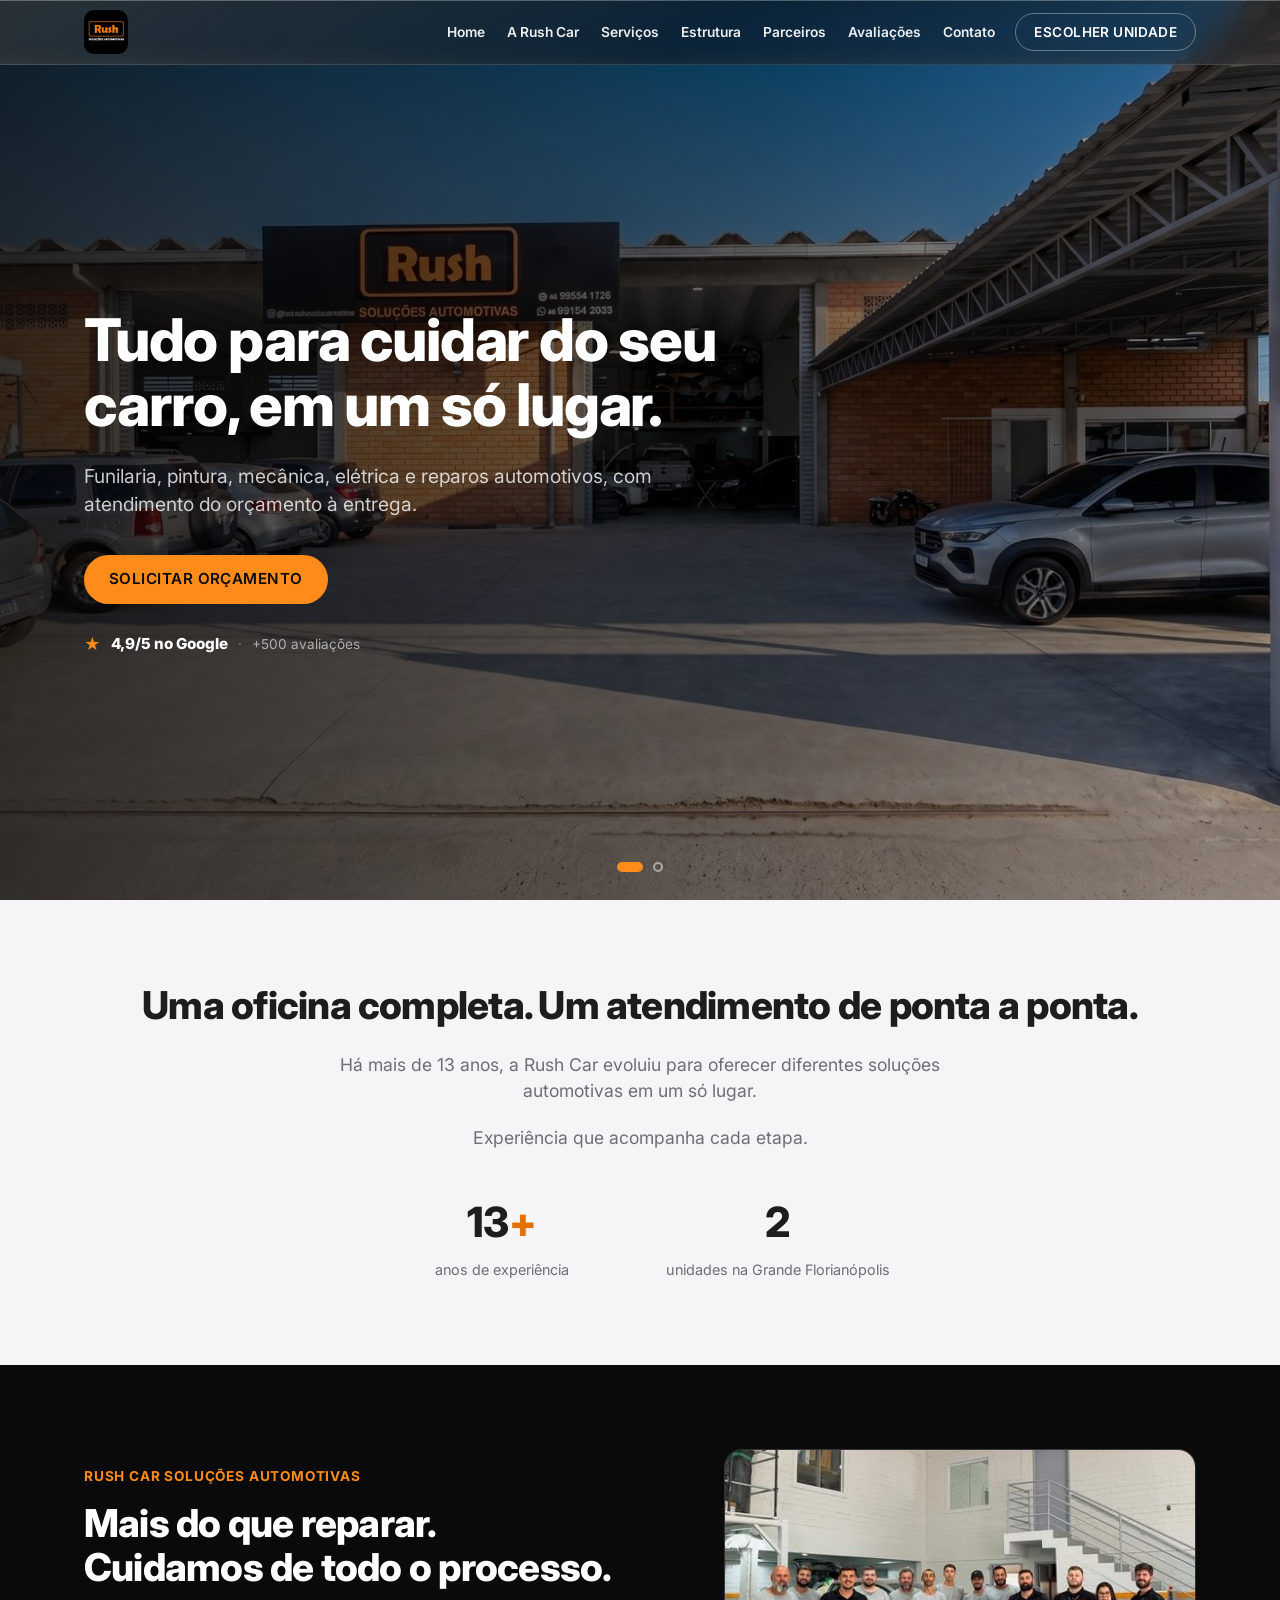
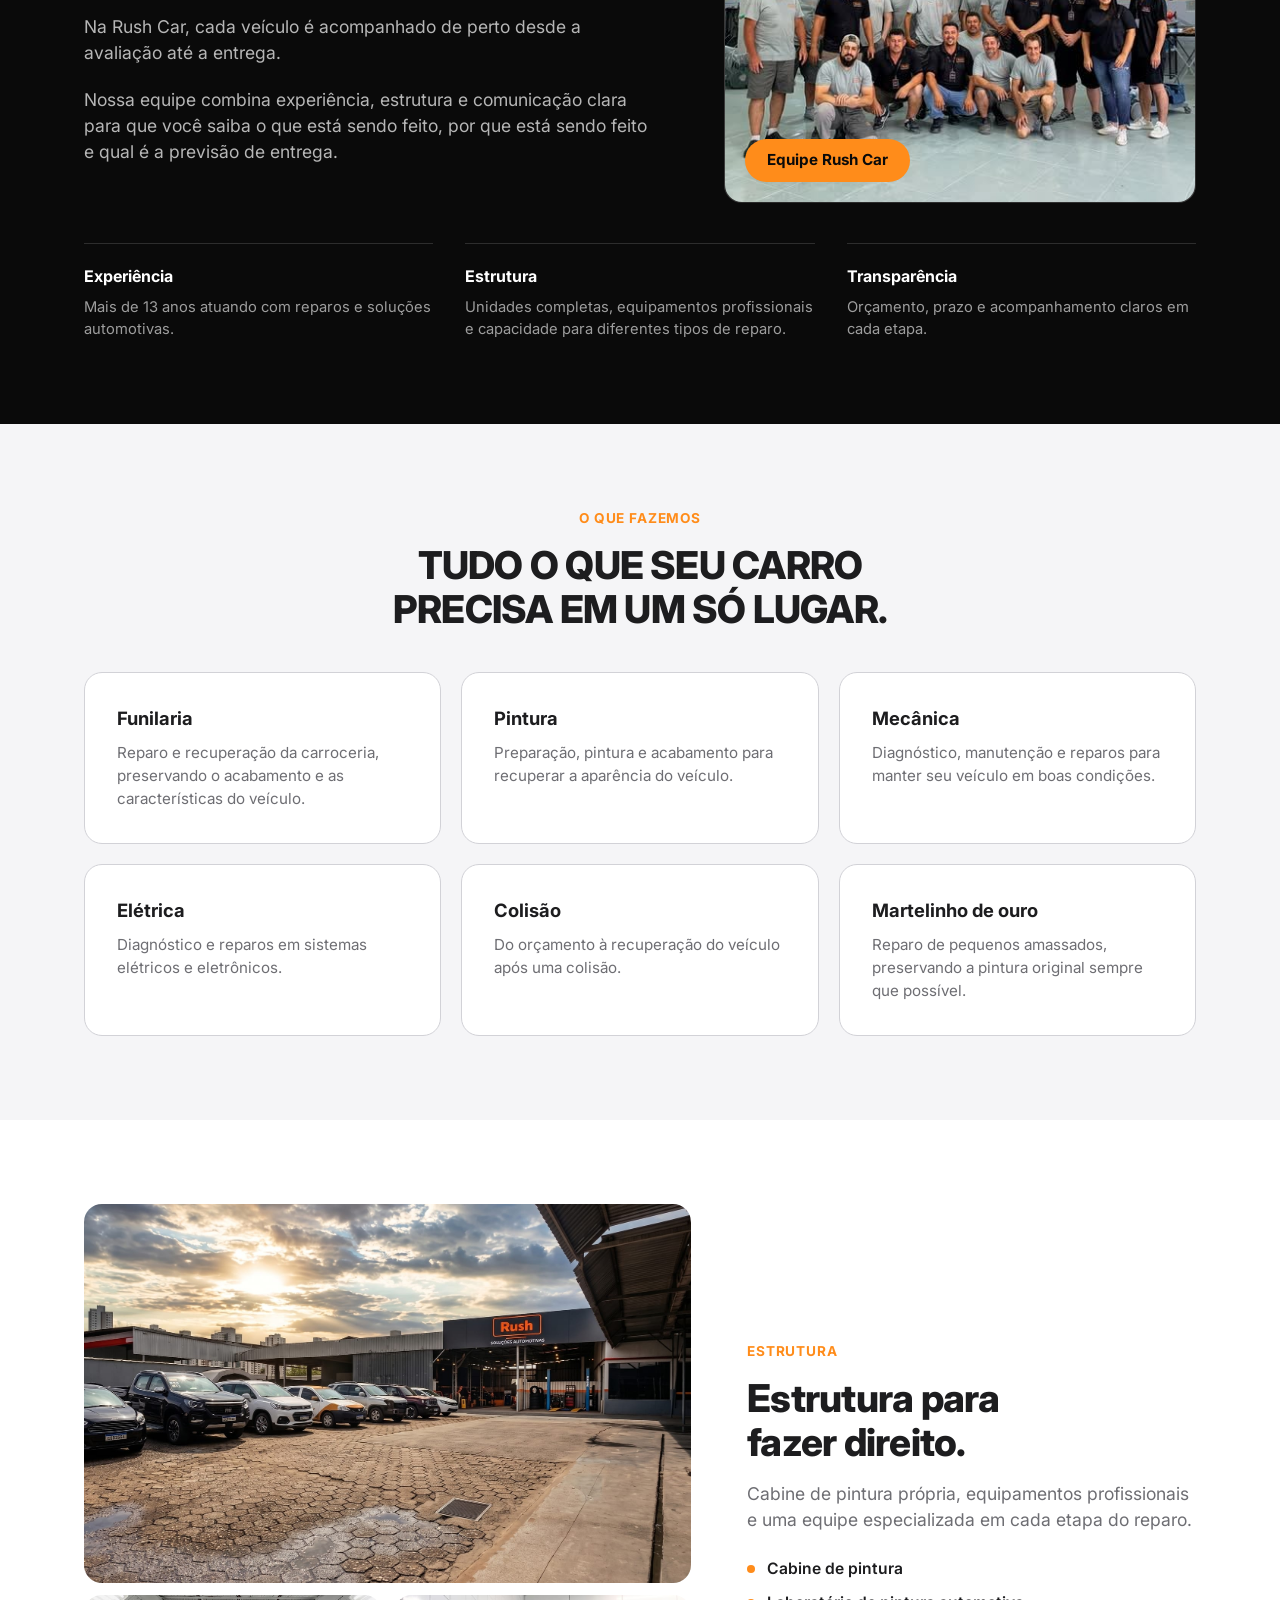
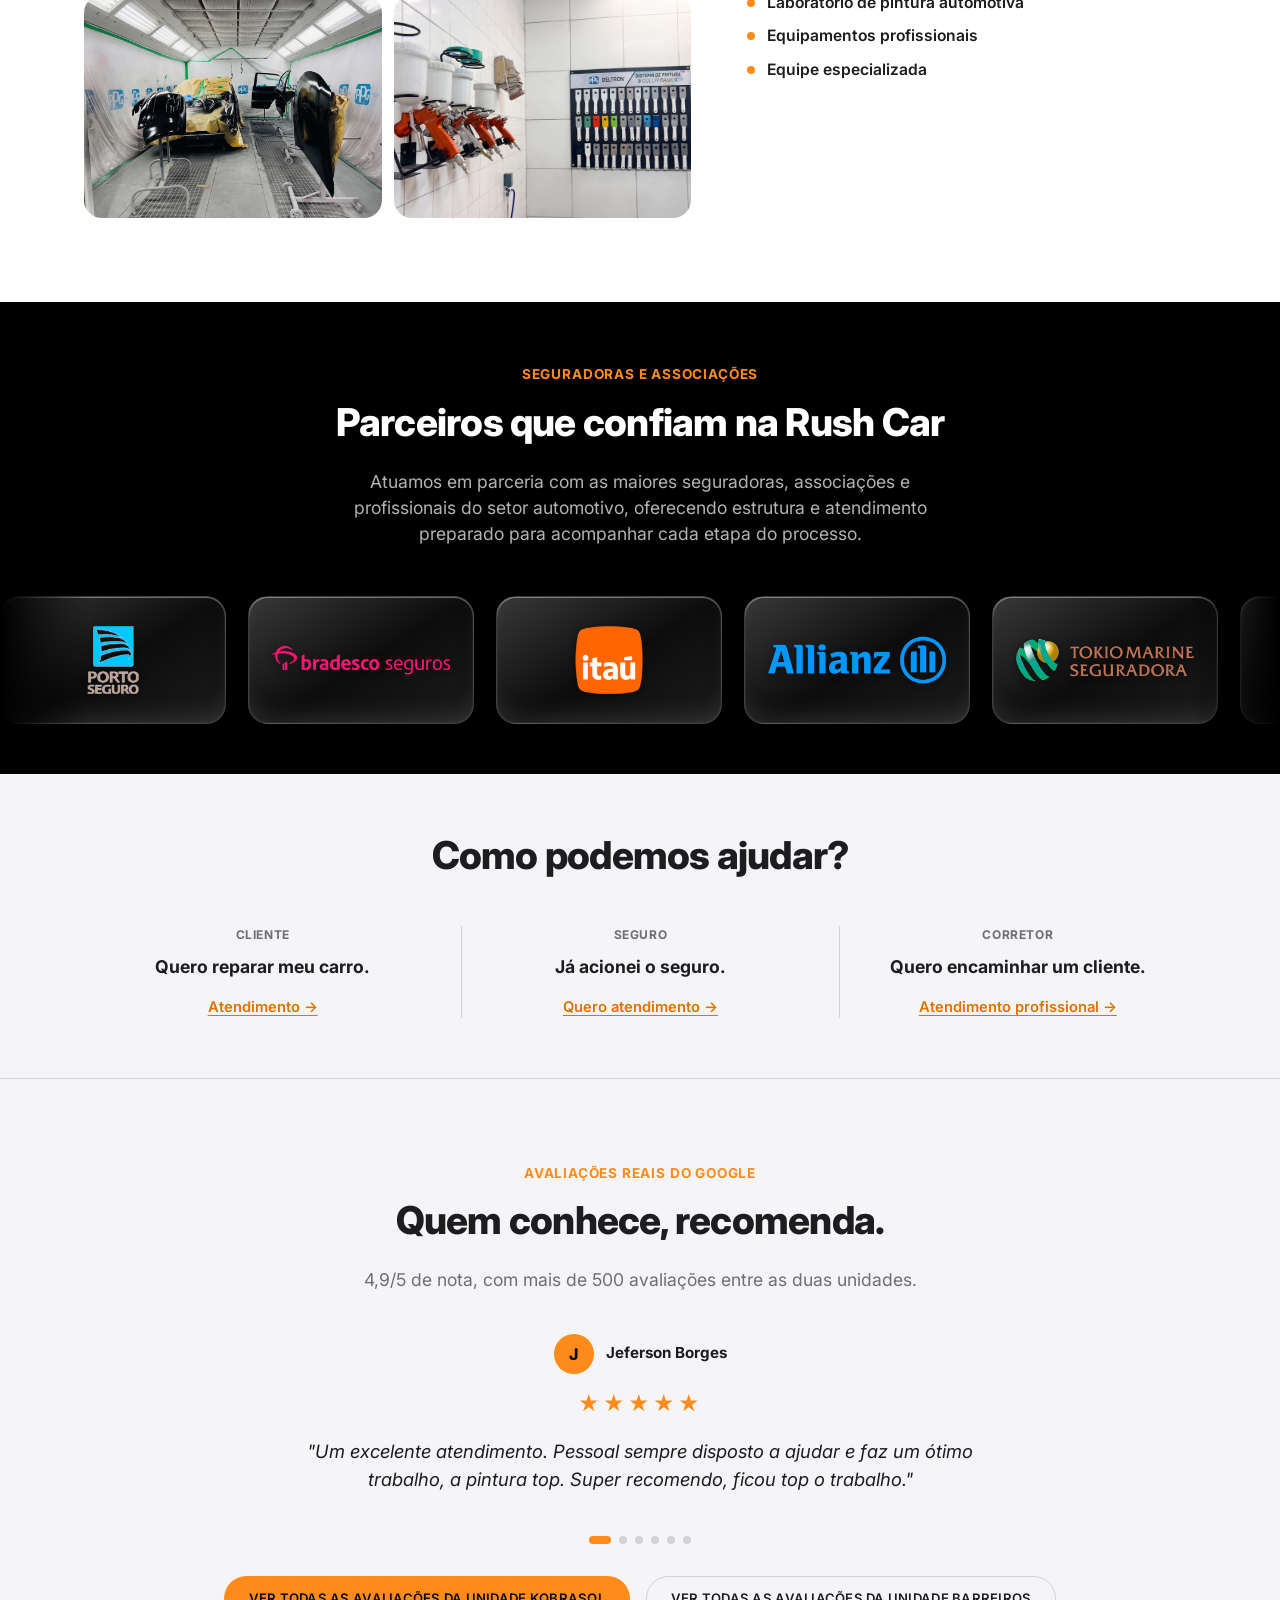
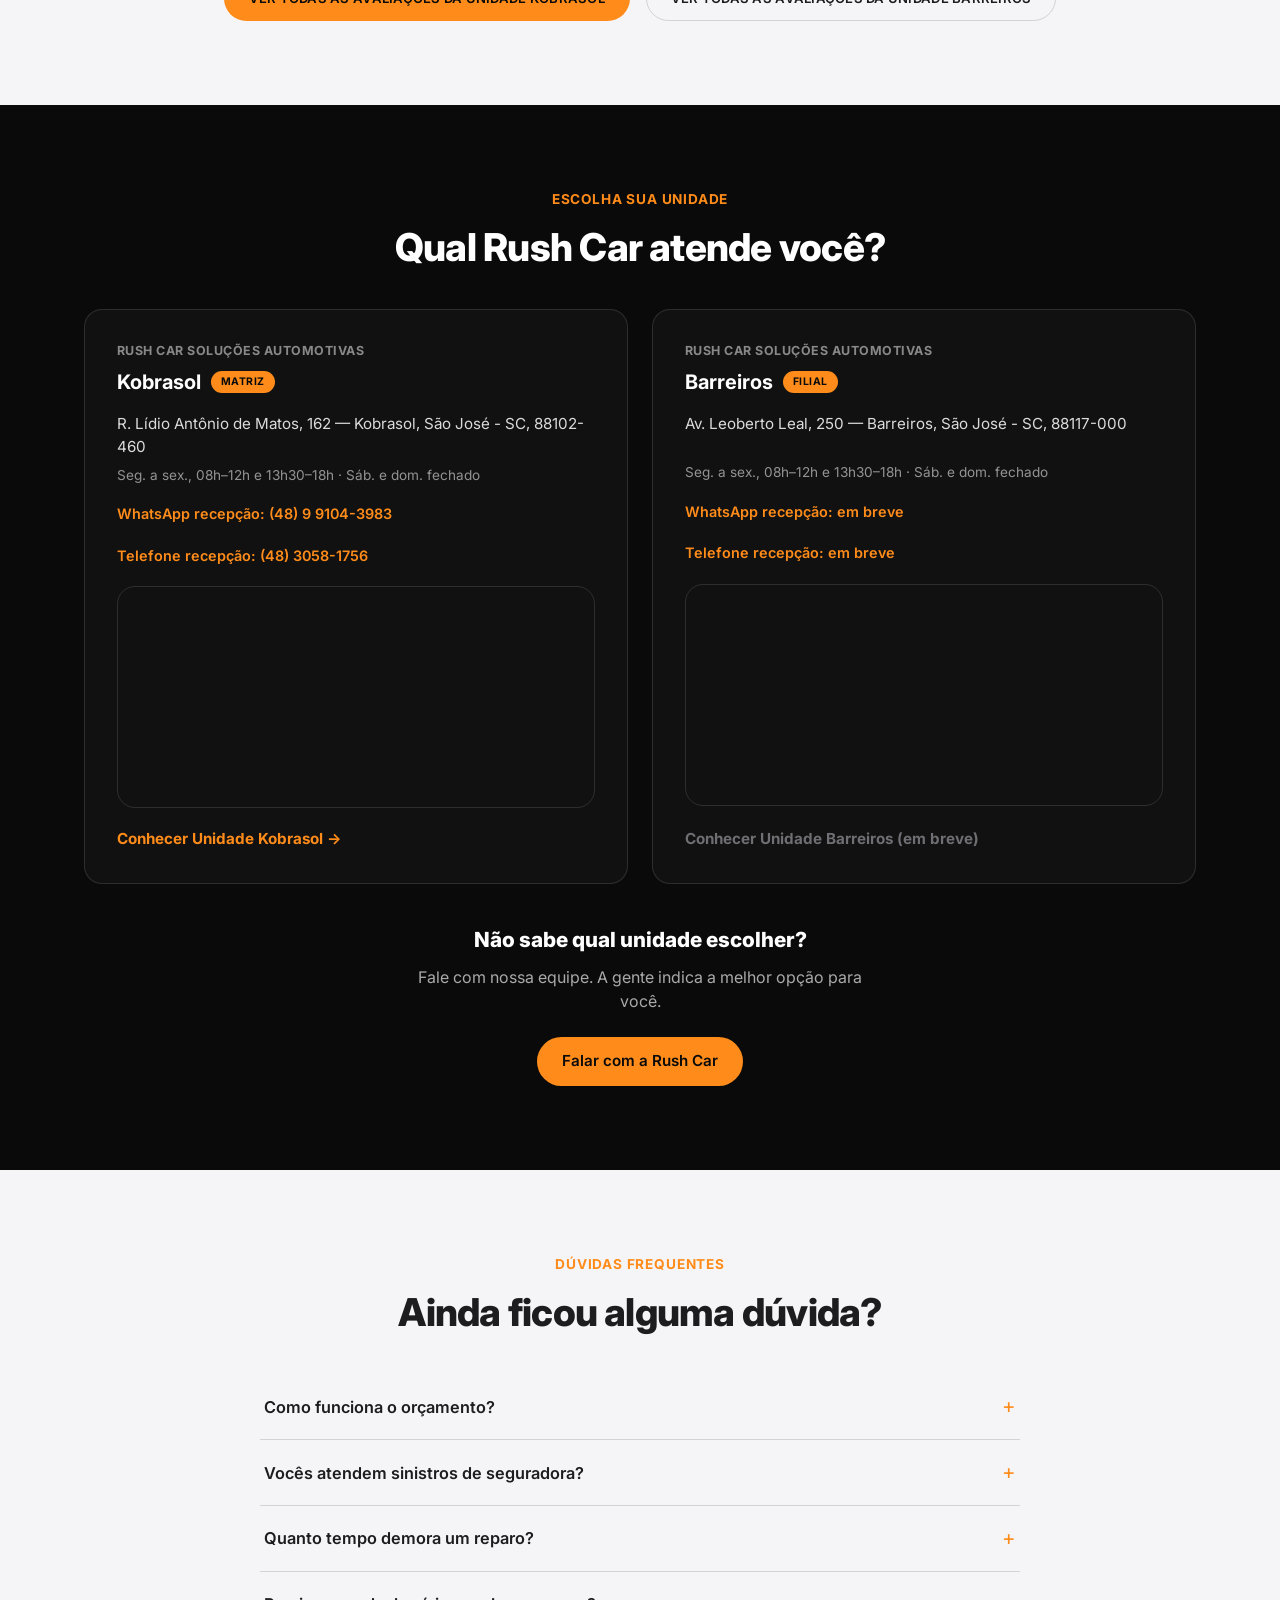
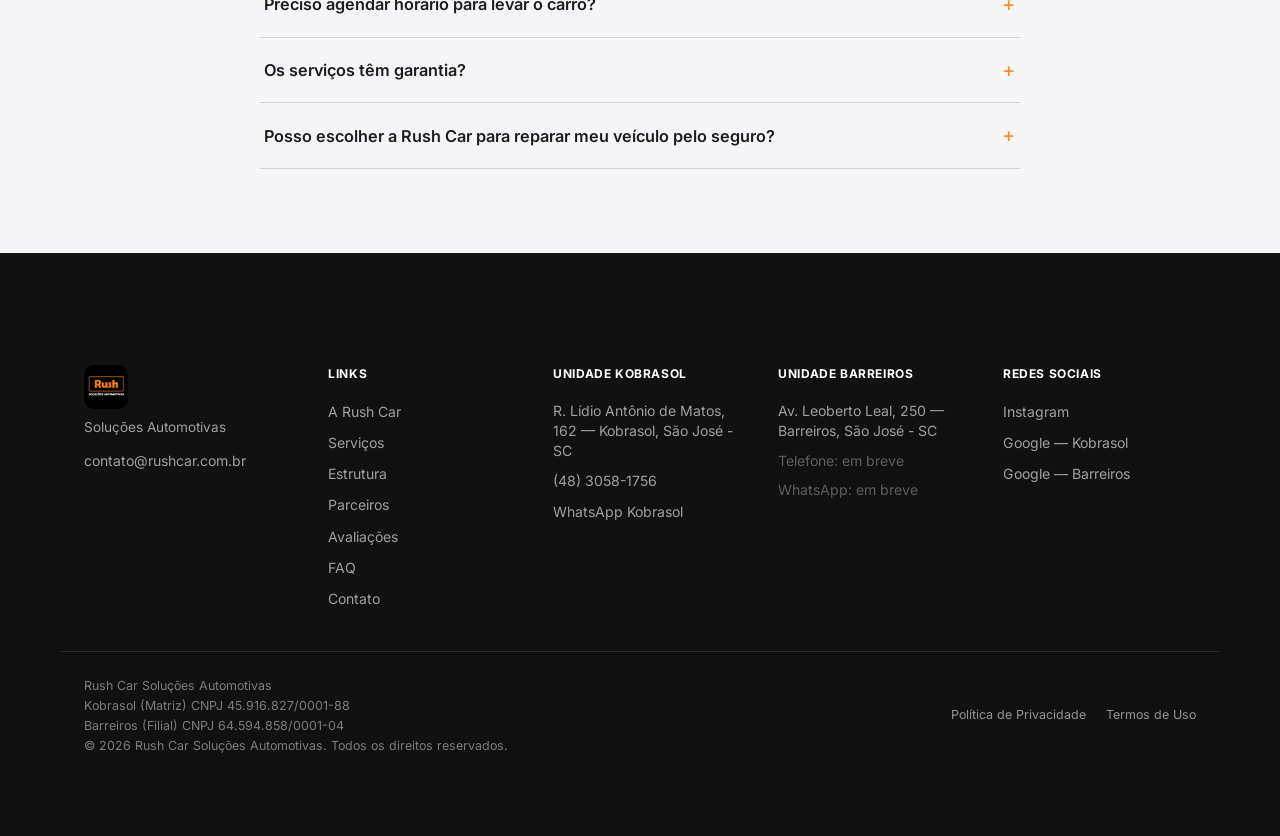
==== index.html @ ddf25fd5 "Adiciona "Laboratório de pintura automotiva" à lista da seção Estrutura Co-Authored-By: Claude Sonne" ====
<!DOCTYPE html>
<html lang="pt-BR">
<head>
<meta charset="UTF-8">
<meta name="viewport" content="width=device-width, initial-scale=1.0">
<title>Rush Car | Funilaria e Pintura em São José</title>
<meta name="description" content="Funilaria, pintura, mecânica e reparos automotivos em São José - SC. Mais de 13 anos de experiência, 2 unidades e atendimento completo do orçamento à entrega.">

<link rel="icon" href="assets/img/favicon/favicon.ico" sizes="any">
<link rel="icon" type="image/png" sizes="32x32" href="assets/img/favicon/favicon-32x32.png">
<link rel="icon" type="image/png" sizes="16x16" href="assets/img/favicon/favicon-16x16.png">
<link rel="icon" type="image/png" sizes="192x192" href="assets/img/favicon/favicon-192.png">
<link rel="apple-touch-icon" href="assets/img/favicon/apple-touch-icon.png">

<meta property="og:type" content="website">
<meta property="og:site_name" content="Rush Car Soluções Automotivas">
<meta property="og:title" content="Rush Car Soluções Automotivas">
<meta property="og:description" content="Funilaria, pintura, mecânica e reparos automotivos em São José - SC.">
<meta property="og:image" content="https://rushsolucoesautomotivas.com.br/assets/img/og-image.jpg">
<meta property="og:url" content="https://rushsolucoesautomotivas.com.br/">
<meta property="og:locale" content="pt_BR">
<meta name="twitter:card" content="summary_large_image">
<meta name="twitter:title" content="Rush Car Soluções Automotivas">
<meta name="twitter:description" content="Funilaria, pintura, mecânica e reparos automotivos em São José - SC.">
<meta name="twitter:image" content="https://rushsolucoesautomotivas.com.br/assets/img/og-image.jpg">

<link rel="canonical" href="https://rushsolucoesautomotivas.com.br/">

<script type="application/ld+json">
{
  "@context": "https://schema.org",
  "@graph": [
    {
      "@type": "AutoRepair",
      "@id": "https://rushsolucoesautomotivas.com.br/#kobrasol",
      "name": "Rush Car Soluções Automotivas — Kobrasol (Matriz)",
      "url": "https://rushsolucoesautomotivas.com.br/unidades/kobrasol.html",
      "image": "https://rushsolucoesautomotivas.com.br/assets/img/og-image.jpg",
      "telephone": "+554830581756",
      "priceRange": "$$",
      "address": {
        "@type": "PostalAddress",
        "streetAddress": "R. Lídio Antônio de Matos, 162 — Kobrasol",
        "addressLocality": "São José",
        "addressRegion": "SC",
        "postalCode": "88102-460",
        "addressCountry": "BR"
      },
      "openingHoursSpecification": [
        { "@type": "OpeningHoursSpecification", "dayOfWeek": ["Monday","Tuesday","Wednesday","Thursday","Friday"], "opens": "08:00", "closes": "12:00" },
        { "@type": "OpeningHoursSpecification", "dayOfWeek": ["Monday","Tuesday","Wednesday","Thursday","Friday"], "opens": "13:30", "closes": "18:00" }
      ],
      "areaServed": "Grande Florianópolis",
      "sameAs": [
        "https://www.instagram.com/rushsolucoesautomotivas/",
        "https://share.google/cpI7WJnzD7hsyXWhy"
      ],
      "aggregateRating": {
        "@type": "AggregateRating",
        "ratingValue": "4.9",
        "reviewCount": "500"
      }
    },
    {
      "@type": "AutoRepair",
      "@id": "https://rushsolucoesautomotivas.com.br/#barreiros",
      "name": "Rush Car Soluções Automotivas — Barreiros (Filial)",
      "url": "https://rushsolucoesautomotivas.com.br/#unidades",
      "image": "https://rushsolucoesautomotivas.com.br/assets/img/og-image.jpg",
      "priceRange": "$$",
      "address": {
        "@type": "PostalAddress",
        "streetAddress": "Av. Leoberto Leal, 250 — Barreiros",
        "addressLocality": "São José",
        "addressRegion": "SC",
        "postalCode": "88117-000",
        "addressCountry": "BR"
      },
      "geo": { "@type": "GeoCoordinates", "latitude": "-27.5658885", "longitude": "-48.6127535" },
      "openingHoursSpecification": [
        { "@type": "OpeningHoursSpecification", "dayOfWeek": ["Monday","Tuesday","Wednesday","Thursday","Friday"], "opens": "08:00", "closes": "12:00" },
        { "@type": "OpeningHoursSpecification", "dayOfWeek": ["Monday","Tuesday","Wednesday","Thursday","Friday"], "opens": "13:30", "closes": "18:00" }
      ],
      "areaServed": "Grande Florianópolis",
      "sameAs": [
        "https://www.instagram.com/rushsolucoesautomotivas/",
        "https://share.google/x55Dyt7lqJxZcRBEA"
      ]
    }
  ]
}
</script>

<link rel="preconnect" href="https://fonts.googleapis.com">
<link rel="preconnect" href="https://fonts.gstatic.com" crossorigin>
<link href="https://fonts.googleapis.com/css2?family=Inter:wght@400;500;600;700;800&display=swap" rel="stylesheet">
<link rel="stylesheet" href="assets/css/style.css">
</head>
<body>

<!-- ===== HEADER ===== -->
<header class="site-header" id="header">
  <div class="container header-inner">
    <a href="#top" class="logo">
      <img src="assets/img/logo.jpg" alt="Rush Car Soluções Automotivas" class="logo-img">
    </a>

    <nav class="main-nav" id="main-nav">
      <a href="#top">Home</a>
      <a href="#sobre">A Rush Car</a>
      <a href="#servicos">Serviços</a>
      <a href="#estrutura">Estrutura</a>
      <a href="#parceiros">Parceiros</a>
      <a href="#avaliacoes">Avaliações</a>
      <a href="#contato">Contato</a>
    </nav>

    <a href="#unidades" class="btn btn-small btn-outline-light header-cta">Escolher unidade</a>

    <button class="nav-toggle" id="nav-toggle" aria-label="Abrir menu" aria-expanded="false">
      <span></span><span></span><span></span>
    </button>
  </div>
</header>

<main id="top">

  <!-- ===== HERO ===== -->
  <section class="hero-carousel" id="hero-carousel">
    <div class="hero-slide is-active" data-slide="0">
      <div class="hero-slide-bg hero-slide-bg--kobrasol" style="background-image:url('assets/img/kobrasol-exterior-2.jpg'), linear-gradient(135deg, #0a0a0a 0%, #241100 55%, #7a3d00 100%)"></div>
    </div>
    <div class="hero-slide" data-slide="1">
      <div class="hero-slide-bg hero-slide-bg--barreiros" style="background-image:url('assets/img/barreiros-exterior.jpg'), linear-gradient(135deg, #0a0a0a 0%, #1a1a1a 55%, #4a2900 100%)"></div>
    </div>

    <div class="container hero-content reveal">
      <h1>Tudo para cuidar do seu carro, em um só lugar.</h1>
      <p class="hero-sub">Funilaria, pintura, mecânica, elétrica e reparos automotivos, com atendimento do orçamento à entrega.</p>
      <div class="hero-actions">
        <a href="https://wa.me/5548991043983?text=Ol%C3%A1!%20Gostaria%20de%20solicitar%20um%20or%C3%A7amento." class="btn btn-accent" target="_blank" rel="noopener">Solicitar orçamento</a>
      </div>
      <div class="hero-rating">
        <span class="hero-rating-stars" aria-hidden="true">★</span>
        <span class="hero-rating-score">4,9/5 no Google</span>
        <span class="hero-rating-count">+500 avaliações</span>
      </div>
    </div>

    <div class="hero-dots" id="hero-dots">
      <button class="hero-dot is-active" data-slide-index="0" aria-label="Foto 1"></button>
      <button class="hero-dot" data-slide-index="1" aria-label="Foto 2"></button>
    </div>
  </section>

  <!-- ===== POSICIONAMENTO ===== -->
  <section class="section section-alt section-positioning">
    <div class="container reveal">
      <h2 class="center">Uma oficina completa. Um atendimento de ponta a ponta.</h2>
      <p class="lead center max-w">Há mais de 13 anos, a Rush Car evoluiu para oferecer diferentes soluções automotivas em um só lugar.</p>
      <p class="lead center max-w">Experiência que acompanha cada etapa.</p>

      <div class="positioning-stats positioning-stats-2">
        <div class="stat">
          <span class="stat-number-row"><span class="stat-number" data-count="13">0</span><span class="stat-suffix">+</span></span>
          <span class="stat-label">anos de experiência</span>
        </div>
        <div class="stat">
          <span class="stat-number-row"><span class="stat-number" data-count="2">0</span></span>
          <span class="stat-label">unidades na Grande Florianópolis</span>
        </div>
      </div>
    </div>
  </section>

  <!-- ===== QUEM SOMOS ===== -->
  <section id="sobre" class="section section-dark">
    <div class="container split reveal">
      <div class="split-text">
        <p class="eyebrow">Rush Car Soluções Automotivas</p>
        <h2>Mais do que reparar. Cuidamos de todo o processo.</h2>
        <p class="lead">Na Rush Car, cada veículo é acompanhado de perto desde a avaliação até a entrega.</p>
        <p class="lead">Nossa equipe combina experiência, estrutura e comunicação clara para que você saiba o que está sendo feito, por que está sendo feito e qual é a previsão de entrega.</p>
      </div>
      <div class="split-visual">
        <div class="visual-card visual-card-photo">
          <img src="assets/img/equipe-rush-car.jpg" alt="Equipe Rush Car Soluções Automotivas">
          <div class="visual-badge">Equipe Rush Car</div>
        </div>
      </div>
    </div>

    <div class="container reveal">
      <div class="plain-line-grid">
        <div class="plain-line-item">
          <h3>Experiência</h3>
          <p>Mais de 13 anos atuando com reparos e soluções automotivas.</p>
        </div>
        <div class="plain-line-item">
          <h3>Estrutura</h3>
          <p>Unidades completas, equipamentos profissionais e capacidade para diferentes tipos de reparo.</p>
        </div>
        <div class="plain-line-item">
          <h3>Transparência</h3>
          <p>Orçamento, prazo e acompanhamento claros em cada etapa.</p>
        </div>
      </div>
    </div>
  </section>

  <!-- ===== SERVIÇOS ===== -->
  <section id="servicos" class="section section-alt">
    <div class="container reveal">
      <p class="eyebrow center">O que fazemos</p>
      <h2 class="center services-headline">Tudo o que seu carro precisa em um só lugar.</h2>

      <div class="cards-grid">
        <article class="card">
          <h3>Funilaria</h3>
          <p>Reparo e recuperação da carroceria, preservando o acabamento e as características do veículo.</p>
        </article>
        <article class="card">
          <h3>Pintura</h3>
          <p>Preparação, pintura e acabamento para recuperar a aparência do veículo.</p>
        </article>
        <article class="card">
          <h3>Mecânica</h3>
          <p>Diagnóstico, manutenção e reparos para manter seu veículo em boas condições.</p>
        </article>
        <article class="card">
          <h3>Elétrica</h3>
          <p>Diagnóstico e reparos em sistemas elétricos e eletrônicos.</p>
        </article>
        <article class="card">
          <h3>Colisão</h3>
          <p>Do orçamento à recuperação do veículo após uma colisão.</p>
        </article>
        <article class="card">
          <h3>Martelinho de ouro</h3>
          <p>Reparo de pequenos amassados, preservando a pintura original sempre que possível.</p>
        </article>
      </div>
    </div>
  </section>

  <!-- ===== NOSSA ESTRUTURA ===== -->
  <section id="estrutura" class="section">
    <div class="container reveal">
      <div class="structure-layout">
        <div class="structure-photos">
          <div class="structure-photo-main">
            <img src="assets/img/estrutura-01.jpg" alt="Unidade da Rush Car ao entardecer, com pátio de clientes e área de atendimento" loading="lazy">
          </div>
          <div class="structure-photo-sub">
            <img src="assets/img/estrutura-02.jpg" alt="Cabine de pintura da Rush Car com peças de um veículo em processo" loading="lazy">
          </div>
          <div class="structure-photo-sub">
            <img src="assets/img/estrutura-03.jpg" alt="Sala de preparação de tintas com pistolas e sistema PPG Deltron Color Bank" loading="lazy">
          </div>
        </div>
        <div class="structure-text">
          <p class="eyebrow">Estrutura</p>
          <h2>Estrutura para fazer direito.</h2>
          <p class="lead">Cabine de pintura própria, equipamentos profissionais e uma equipe especializada em cada etapa do reparo.</p>
          <ul class="plain-list">
            <li>Cabine de pintura</li>
            <li>Laboratório de pintura automotiva</li>
            <li>Equipamentos profissionais</li>
            <li>Equipe especializada</li>
          </ul>
        </div>
      </div>
    </div>
  </section>

  <!-- ===== SEGURADORAS & ASSOCIAÇÕES (loop) ===== -->
  <section id="parceiros" class="section section-partners">
    <div class="container reveal">
      <p class="eyebrow center">Seguradoras e associações</p>
      <h2 class="center">Parceiros que confiam na Rush Car</h2>
      <p class="lead center max-w">
        Atuamos em parceria com as maiores seguradoras, associações e
        profissionais do setor automotivo, oferecendo estrutura e
        atendimento preparado para acompanhar cada etapa do processo.
      </p>
    </div>
    <div class="marquee">
      <div class="marquee-track" id="marquee-track">
        <span class="marquee-item"><img src="assets/img/seguradoras/porto-seguro.png" alt="Porto Seguro" loading="eager" decoding="async"></span>
        <span class="marquee-item"><img src="assets/img/seguradoras/bradesco-seguros.png" alt="Bradesco Seguros" loading="eager" decoding="async"></span>
        <span class="marquee-item"><img src="assets/img/seguradoras/itau-seguros.png" alt="Itaú Seguros" loading="eager" decoding="async"></span>
        <span class="marquee-item"><img src="assets/img/seguradoras/allianz.png" alt="Allianz" loading="eager" decoding="async"></span>
        <span class="marquee-item"><img src="assets/img/seguradoras/tokio-marine.png" alt="Tokio Marine" loading="eager" decoding="async"></span>
        <span class="marquee-item"><img src="assets/img/seguradoras/hdi-seguros.png" alt="HDI Seguros" loading="eager" decoding="async"></span>
        <span class="marquee-item"><img src="assets/img/seguradoras/zurich.png" alt="Zurich" loading="eager" decoding="async"></span>
        <span class="marquee-item"><img src="assets/img/seguradoras/mitsui-sumitomo-seguros.png" alt="Mitsui Sumitomo Seguros" loading="eager" decoding="async"></span>
        <span class="marquee-item"><img src="assets/img/seguradoras/santander-seguros.png" alt="Santander Seguros" loading="eager" decoding="async"></span>
        <span class="marquee-item"><img src="assets/img/seguradoras/azul-seguros.png" alt="Azul Seguros" loading="eager" decoding="async"></span>
        <span class="marquee-item"><img src="assets/img/seguradoras/axa-seguros.png" alt="AXA Seguros" loading="eager" decoding="async"></span>
        <span class="marquee-item"><img src="assets/img/seguradoras/suica-seguradora.png" alt="Suíça Seguradora" loading="eager" decoding="async"></span>
        <span class="marquee-item"><img src="assets/img/seguradoras/yelum-seguros.png" alt="Yelum Seguros" loading="eager" decoding="async"></span>
        <span class="marquee-item"><img src="assets/img/seguradoras/loovi-seguros.png" alt="Loovi Seguros" loading="eager" decoding="async"></span>
        <span class="marquee-item"><img src="assets/img/seguradoras/gente-seguradora.png" alt="Gente Seguradora" loading="eager" decoding="async"></span>
        <span class="marquee-item"><img src="assets/img/seguradoras/pier-seguros.png" alt="Pier Seguros" loading="eager" decoding="async"></span>
        <span class="marquee-item"><img src="assets/img/seguradoras/litoranea.png" alt="Litorânea" loading="eager" decoding="async"></span>
        <span class="marquee-item"><img src="assets/img/seguradoras/anasc.png" alt="ANASC" loading="eager" decoding="async"></span>
        <span class="marquee-item"><img src="assets/img/seguradoras/aars.png" alt="AARS" loading="eager" decoding="async"></span>
        <span class="marquee-item"><img src="assets/img/seguradoras/a-gaucha-protecao-veicular.png" alt="A Gaúcha Proteção Veicular" loading="eager" decoding="async"></span>
        <span class="marquee-item"><img src="assets/img/seguradoras/agv.png" alt="AGV" loading="eager" decoding="async"></span>
        <span class="marquee-item"><img src="assets/img/seguradoras/continental.png" alt="Continental" loading="eager" decoding="async"></span>
        <span class="marquee-item"><img src="assets/img/seguradoras/prosul.png" alt="Prosul" loading="eager" decoding="async"></span>
        <span class="marquee-item"><img src="assets/img/seguradoras/real-vale.png" alt="Real Vale" loading="eager" decoding="async"></span>
        <span class="marquee-item"><img src="assets/img/seguradoras/star.png" alt="Star" loading="eager" decoding="async"></span>
        <span class="marquee-item"><img src="assets/img/seguradoras/bem-protege.png" alt="Bem Protege" loading="eager" decoding="async"></span>
        <span class="marquee-item"><img src="assets/img/seguradoras/maxpar.png" alt="Maxpar" loading="eager" decoding="async"></span>
        <!-- duplicado para loop contínuo -->
        <span class="marquee-item" aria-hidden="true"><img src="assets/img/seguradoras/porto-seguro.png" alt="" loading="eager" decoding="async"></span>
        <span class="marquee-item" aria-hidden="true"><img src="assets/img/seguradoras/bradesco-seguros.png" alt="" loading="eager" decoding="async"></span>
        <span class="marquee-item" aria-hidden="true"><img src="assets/img/seguradoras/itau-seguros.png" alt="" loading="eager" decoding="async"></span>
        <span class="marquee-item" aria-hidden="true"><img src="assets/img/seguradoras/allianz.png" alt="" loading="eager" decoding="async"></span>
        <span class="marquee-item" aria-hidden="true"><img src="assets/img/seguradoras/tokio-marine.png" alt="" loading="eager" decoding="async"></span>
        <span class="marquee-item" aria-hidden="true"><img src="assets/img/seguradoras/hdi-seguros.png" alt="" loading="eager" decoding="async"></span>
        <span class="marquee-item" aria-hidden="true"><img src="assets/img/seguradoras/zurich.png" alt="" loading="eager" decoding="async"></span>
        <span class="marquee-item" aria-hidden="true"><img src="assets/img/seguradoras/mitsui-sumitomo-seguros.png" alt="" loading="eager" decoding="async"></span>
        <span class="marquee-item" aria-hidden="true"><img src="assets/img/seguradoras/santander-seguros.png" alt="" loading="eager" decoding="async"></span>
        <span class="marquee-item" aria-hidden="true"><img src="assets/img/seguradoras/azul-seguros.png" alt="" loading="eager" decoding="async"></span>
        <span class="marquee-item" aria-hidden="true"><img src="assets/img/seguradoras/axa-seguros.png" alt="" loading="eager" decoding="async"></span>
        <span class="marquee-item" aria-hidden="true"><img src="assets/img/seguradoras/suica-seguradora.png" alt="" loading="eager" decoding="async"></span>
        <span class="marquee-item" aria-hidden="true"><img src="assets/img/seguradoras/yelum-seguros.png" alt="" loading="eager" decoding="async"></span>
        <span class="marquee-item" aria-hidden="true"><img src="assets/img/seguradoras/loovi-seguros.png" alt="" loading="eager" decoding="async"></span>
        <span class="marquee-item" aria-hidden="true"><img src="assets/img/seguradoras/gente-seguradora.png" alt="" loading="eager" decoding="async"></span>
        <span class="marquee-item" aria-hidden="true"><img src="assets/img/seguradoras/pier-seguros.png" alt="" loading="eager" decoding="async"></span>
        <span class="marquee-item" aria-hidden="true"><img src="assets/img/seguradoras/litoranea.png" alt="" loading="eager" decoding="async"></span>
        <span class="marquee-item" aria-hidden="true"><img src="assets/img/seguradoras/anasc.png" alt="" loading="eager" decoding="async"></span>
        <span class="marquee-item" aria-hidden="true"><img src="assets/img/seguradoras/aars.png" alt="" loading="eager" decoding="async"></span>
        <span class="marquee-item" aria-hidden="true"><img src="assets/img/seguradoras/a-gaucha-protecao-veicular.png" alt="" loading="eager" decoding="async"></span>
        <span class="marquee-item" aria-hidden="true"><img src="assets/img/seguradoras/agv.png" alt="" loading="eager" decoding="async"></span>
        <span class="marquee-item" aria-hidden="true"><img src="assets/img/seguradoras/continental.png" alt="" loading="eager" decoding="async"></span>
        <span class="marquee-item" aria-hidden="true"><img src="assets/img/seguradoras/prosul.png" alt="" loading="eager" decoding="async"></span>
        <span class="marquee-item" aria-hidden="true"><img src="assets/img/seguradoras/real-vale.png" alt="" loading="eager" decoding="async"></span>
        <span class="marquee-item" aria-hidden="true"><img src="assets/img/seguradoras/star.png" alt="" loading="eager" decoding="async"></span>
        <span class="marquee-item" aria-hidden="true"><img src="assets/img/seguradoras/bem-protege.png" alt="" loading="eager" decoding="async"></span>
        <span class="marquee-item" aria-hidden="true"><img src="assets/img/seguradoras/maxpar.png" alt="" loading="eager" decoding="async"></span>
      </div>
    </div>
  </section>

  <!-- ===== PARA QUEM É A RUSH CAR ===== -->
  <section class="section section-alt section-compact">
    <div class="container reveal">
      <h2 class="center">Como podemos ajudar?</h2>
      <div class="help-grid">
        <div class="help-col">
          <p class="help-label">Cliente</p>
          <p class="help-text">Quero reparar meu carro.</p>
          <a href="https://wa.me/5548991043983?text=Ol%C3%A1!%20Quero%20or%C3%A7ar%20meu%20carro." class="help-link" target="_blank" rel="noopener">Atendimento →</a>
        </div>
        <div class="help-col">
          <p class="help-label">Seguro</p>
          <p class="help-text">Já acionei o seguro.</p>
          <a href="https://wa.me/5548991043983?text=Ol%C3%A1!%20Acionei%20o%20seguro%20e%20preciso%20resolver%20um%20sinistro." class="help-link" target="_blank" rel="noopener">Quero atendimento →</a>
        </div>
        <div class="help-col">
          <p class="help-label">Corretor</p>
          <p class="help-text">Quero encaminhar um cliente.</p>
          <a href="https://wa.me/5548991043983?text=Ol%C3%A1!%20Sou%20corretor%20e%20preciso%20encaminhar%20um%20ve%C3%ADculo." class="help-link" target="_blank" rel="noopener">Atendimento profissional →</a>
        </div>
      </div>
    </div>
  </section>

  <!-- ===== DEPOIMENTOS ===== -->
  <section id="avaliacoes" class="section section-alt">
    <div class="container reveal">
      <p class="eyebrow center">Avaliações reais do Google</p>
      <h2 class="center">Quem conhece, recomenda.</h2>
      <p class="lead center">4,9/5 de nota, com mais de 500 avaliações entre as duas unidades.</p>

      <div class="testimonial-carousel" id="testimonial-carousel">
        <div class="testimonial-slide is-active">
          <div class="testimonial-head">
            <span class="testimonial-avatar">J</span>
            <span class="testimonial-name">Jeferson Borges</span>
          </div>
          <div class="testimonial-stars" aria-hidden="true">★★★★★</div>
          <p class="testimonial-quote">"Um excelente atendimento. Pessoal sempre disposto a ajudar e faz um ótimo trabalho, a pintura top. Super recomendo, ficou top o trabalho."</p>
        </div>
        <div class="testimonial-slide">
          <div class="testimonial-head">
            <span class="testimonial-avatar">J</span>
            <span class="testimonial-name">Juliana Avila</span>
          </div>
          <div class="testimonial-stars" aria-hidden="true">★★★★★</div>
          <p class="testimonial-quote">"Atendimento excelente! Uma empresa que transmite confiança e respeito. Tudo foi feito conforme o combinado, com muita transparência e um serviço de alta qualidade. Fiquei muito satisfeita e com certeza voltarei a recomendar!"</p>
        </div>
        <div class="testimonial-slide">
          <div class="testimonial-head">
            <span class="testimonial-avatar">S</span>
            <span class="testimonial-name">Solange Mena</span>
          </div>
          <div class="testimonial-stars" aria-hidden="true">★★★★★</div>
          <p class="testimonial-quote">"Atendimento impecável, feito toda a lataria do carro, Ford Ka vermelho 2016, ficou como novo, preço justo, podem confiar. Parabéns!!!"</p>
        </div>
        <div class="testimonial-slide">
          <div class="testimonial-head">
            <span class="testimonial-avatar">D</span>
            <span class="testimonial-name">Douglas Nelzo Pereira</span>
          </div>
          <div class="testimonial-stars" aria-hidden="true">★★★★★</div>
          <p class="testimonial-quote">"Excelente qualidade do serviço, fui muito bem atendido pela recepção que tirou todas as dúvidas. O atendimento foi diferenciado, ganhou mais um cliente. Serviço de qualidade, passou confiança."</p>
        </div>
        <div class="testimonial-slide">
          <div class="testimonial-head">
            <span class="testimonial-avatar">G</span>
            <span class="testimonial-name">Guilherme S. de Andrade</span>
          </div>
          <div class="testimonial-stars" aria-hidden="true">★★★★★</div>
          <p class="testimonial-quote">"Serviço da mais alta qualidade, preço justo e pessoal altamente confiável! Recomendo demais!"</p>
        </div>
        <div class="testimonial-slide">
          <div class="testimonial-head">
            <span class="testimonial-avatar">J</span>
            <span class="testimonial-name">Joel Fortes</span>
          </div>
          <div class="testimonial-stars" aria-hidden="true">★★★★★</div>
          <p class="testimonial-quote">"Empresa séria e competente, com profissionais excelentes. Só agradecer pelo trabalho bem feito no meu carro. Serviço de primeira qualidade."</p>
        </div>
      </div>
      <div class="testimonial-dots" id="testimonial-dots">
        <button class="testimonial-dot is-active" data-testimonial-index="0" aria-label="Avaliação 1"></button>
        <button class="testimonial-dot" data-testimonial-index="1" aria-label="Avaliação 2"></button>
        <button class="testimonial-dot" data-testimonial-index="2" aria-label="Avaliação 3"></button>
        <button class="testimonial-dot" data-testimonial-index="3" aria-label="Avaliação 4"></button>
        <button class="testimonial-dot" data-testimonial-index="4" aria-label="Avaliação 5"></button>
        <button class="testimonial-dot" data-testimonial-index="5" aria-label="Avaliação 6"></button>
      </div>
      <div class="testimonial-buttons">
        <a href="https://share.google/cpI7WJnzD7hsyXWhy" target="_blank" rel="noopener" class="btn btn-accent">Ver todas as avaliações da Unidade Kobrasol</a>
        <a href="https://share.google/x55Dyt7lqJxZcRBEA" target="_blank" rel="noopener" class="btn btn-ghost">Ver todas as avaliações da Unidade Barreiros</a>
      </div>
    </div>
  </section>

  <!-- ===== LOCALIZAÇÃO ===== -->
  <section id="unidades" class="section section-dark">
    <div class="container reveal">
      <p class="eyebrow center">Escolha sua unidade</p>
      <h2 class="center">Qual Rush Car atende você?</h2>

      <div class="locations-grid">
        <article class="location-card">
          <p class="location-brand">Rush Car Soluções Automotivas</p>
          <h3>Kobrasol <span class="unit-tag">Matriz</span></h3>
          <p class="location-address">R. Lídio Antônio de Matos, 162 — Kobrasol, São José - SC, 88102-460</p>
          <p class="unit-hours">Seg. a sex., 08h–12h e 13h30–18h · Sáb. e dom. fechado</p>
          <a class="contact-link" href="https://wa.me/5548991043983?text=Ol%C3%A1!%20Vim%20pelo%20site%20da%20Rush%20Car%20(Kobrasol)." target="_blank" rel="noopener">WhatsApp recepção: (48) 9 9104-3983</a>
          <a class="contact-link" href="tel:+554830581756">Telefone recepção: (48) 3058-1756</a>
          <div class="map-embed">
            <iframe
              title="Mapa — Rush Car Kobrasol"
              src="https://www.google.com/maps?q=R.+L%C3%ADdio+Ant%C3%B4nio+de+Matos%2C+162+-+Kobrasol%2C+S%C3%A3o+Jos%C3%A9+-+SC%2C+88102-460&output=embed"
              loading="lazy"
              referrerpolicy="no-referrer-when-downgrade">
            </iframe>
          </div>
          <a href="unidades/kobrasol.html" class="unit-link-cta">Conhecer Unidade Kobrasol →</a>
        </article>

        <article class="location-card">
          <p class="location-brand">Rush Car Soluções Automotivas</p>
          <h3>Barreiros <span class="unit-tag">Filial</span></h3>
          <p class="location-address">Av. Leoberto Leal, 250 — Barreiros, São José - SC, 88117-000</p>
          <p class="unit-hours">Seg. a sex., 08h–12h e 13h30–18h · Sáb. e dom. fechado</p>
          <p class="contact-link contact-link-disabled">WhatsApp recepção: em breve</p>
          <p class="contact-link contact-link-disabled">Telefone recepção: em breve</p>
          <div class="map-embed">
            <iframe
              title="Mapa — Rush Car Barreiros"
              src="https://www.google.com/maps?q=-27.5658885,-48.6127535&z=17&output=embed"
              loading="lazy"
              referrerpolicy="no-referrer-when-downgrade">
            </iframe>
          </div>
          <span class="unit-link-cta unit-link-cta-disabled">Conhecer Unidade Barreiros (em breve)</span>
        </article>
      </div>

      <div class="unsure-block">
        <h3>Não sabe qual unidade escolher?</h3>
        <p>Fale com nossa equipe. A gente indica a melhor opção para você.</p>
        <a href="https://wa.me/5548991043983?text=Ol%C3%A1!%20N%C3%A3o%20sei%20qual%20unidade%20da%20Rush%20Car%20escolher%2C%20podem%20me%20ajudar%3F" class="btn btn-accent" target="_blank" rel="noopener">Falar com a Rush Car</a>
      </div>
    </div>
  </section>

  <!-- ===== FAQ ===== -->
  <section id="faq" class="section section-alt">
    <div class="container reveal">
      <p class="eyebrow center">Dúvidas frequentes</p>
      <h2 class="center">Ainda ficou alguma dúvida?</h2>

      <div class="faq-list">
        <div class="faq-item">
          <button class="faq-question" aria-expanded="false">
            Como funciona o orçamento?
            <span class="faq-icon" aria-hidden="true">+</span>
          </button>
          <div class="faq-answer">
            <p>Você fala com a recepção da unidade mais próxima, o veículo é avaliado e um orçamento é apresentado antes de qualquer serviço começar. Nada é feito sem sua aprovação.</p>
          </div>
        </div>

        <div class="faq-item">
          <button class="faq-question" aria-expanded="false">
            Vocês atendem sinistros de seguradora?
            <span class="faq-icon" aria-hidden="true">+</span>
          </button>
          <div class="faq-answer">
            <p>Sim. Cada unidade tem um perito responsável que cuida da vistoria, do laudo técnico e da comunicação direta com o corretor ou a seguradora durante todo o reparo.</p>
          </div>
        </div>

        <div class="faq-item">
          <button class="faq-question" aria-expanded="false">
            Quanto tempo demora um reparo?
            <span class="faq-icon" aria-hidden="true">+</span>
          </button>
          <div class="faq-answer">
            <p>O prazo varia conforme a extensão do dano e a disponibilidade de peças. A recepção informa uma previsão de entrega já no orçamento e mantém você atualizado durante o processo.</p>
          </div>
        </div>

        <div class="faq-item">
          <button class="faq-question" aria-expanded="false">
            Preciso agendar horário para levar o carro?
            <span class="faq-icon" aria-hidden="true">+</span>
          </button>
          <div class="faq-answer">
            <p>Recomendamos falar antes com a recepção da unidade pelo WhatsApp para organizar a avaliação — assim evitamos espera e já adiantamos informações sobre o serviço.</p>
          </div>
        </div>

        <div class="faq-item">
          <button class="faq-question" aria-expanded="false">
            Os serviços têm garantia?
            <span class="faq-icon" aria-hidden="true">+</span>
          </button>
          <div class="faq-answer">
            <p>Sim, os serviços realizados na Rush Car contam com garantia. As condições específicas são informadas junto com o orçamento.</p>
          </div>
        </div>

        <div class="faq-item">
          <button class="faq-question" aria-expanded="false">
            Posso escolher a Rush Car para reparar meu veículo pelo seguro?
            <span class="faq-icon" aria-hidden="true">+</span>
          </button>
          <div class="faq-answer">
            <p>Sim. Se sua seguradora permitir a livre escolha da oficina, você pode indicar a Rush Car para o reparo do seu sinistro. Nossos peritos cuidam de toda a comunicação com a seguradora ou o corretor.</p>
          </div>
        </div>
      </div>
    </div>
  </section>

</main>

<!-- ===== FOOTER ===== -->
<footer class="site-footer" id="contato">
  <div class="container footer-grid footer-grid-5">
    <div class="footer-col footer-brand-col">
      <img src="assets/img/logo.jpg" alt="Rush Car Soluções Automotivas" class="logo-img">
      <p>Soluções Automotivas</p>
      <a href="mailto:contato@rushcar.com.br">contato@rushcar.com.br</a>
    </div>

    <div class="footer-col">
      <h4>Links</h4>
      <a href="#sobre">A Rush Car</a>
      <a href="#servicos">Serviços</a>
      <a href="#estrutura">Estrutura</a>
      <a href="#parceiros">Parceiros</a>
      <a href="#avaliacoes">Avaliações</a>
      <a href="#faq">FAQ</a>
      <a href="#contato">Contato</a>
    </div>

    <div class="footer-col">
      <h4>Unidade Kobrasol</h4>
      <span class="footer-text">R. Lídio Antônio de Matos, 162 — Kobrasol, São José - SC</span>
      <a href="tel:+554830581756">(48) 3058-1756</a>
      <a href="https://wa.me/5548991043983" target="_blank" rel="noopener">WhatsApp Kobrasol</a>
    </div>

    <div class="footer-col">
      <h4>Unidade Barreiros</h4>
      <span class="footer-text">Av. Leoberto Leal, 250 — Barreiros, São José - SC</span>
      <span class="footer-text footer-text-disabled">Telefone: em breve</span>
      <span class="footer-text footer-text-disabled">WhatsApp: em breve</span>
    </div>

    <div class="footer-col">
      <h4>Redes sociais</h4>
      <a href="https://www.instagram.com/rushsolucoesautomotivas/" target="_blank" rel="noopener">Instagram</a>
      <a href="https://share.google/cpI7WJnzD7hsyXWhy" target="_blank" rel="noopener">Google — Kobrasol</a>
      <a href="https://share.google/x55Dyt7lqJxZcRBEA" target="_blank" rel="noopener">Google — Barreiros</a>
    </div>
  </div>

  <div class="container footer-bottom">
    <p class="footer-legal">
      Rush Car Soluções Automotivas<br>
      Kobrasol (Matriz) CNPJ 45.916.827/0001-88<br>
      Barreiros (Filial) CNPJ 64.594.858/0001-04<br>
      &copy; <span id="year"></span> Rush Car Soluções Automotivas. Todos os direitos reservados.
    </p>
    <nav class="footer-legal-links">
      <a href="politica-de-privacidade.html">Política de Privacidade</a>
      <a href="termos-de-uso.html">Termos de Uso</a>
    </nav>
  </div>
</footer>

<script src="assets/js/main.js"></script>
</body>
</html>
---- assets/css/style.css ----
/* ============================================
   Rush Car Soluções Automotivas
   Design: minimal, tipografia grande, preto/branco + laranja
   ============================================ */

:root {
  --black: #0a0a0a;
  --near-black: #111111;
  --white: #ffffff;
  --off-white: #f5f5f7;
  --gray-900: #1d1d1f;
  --gray-600: #6e6e73;
  --gray-300: #d2d2d7;
  --gray-100: #f5f5f7;
  --accent: #ff8c1a;
  --accent-dark: #e07200;

  --font: "Inter", -apple-system, BlinkMacSystemFont, "Segoe UI", Roboto, Helvetica, Arial, sans-serif;

  --container-w: 1160px;
  --radius: 18px;
  --ease: cubic-bezier(0.16, 1, 0.3, 1);
}

* { box-sizing: border-box; }

html { scroll-behavior: smooth; }

body {
  margin: 0;
  font-family: var(--font);
  color: var(--gray-900);
  background: var(--white);
  -webkit-font-smoothing: antialiased;
  line-height: 1.5;
}

img { max-width: 100%; display: block; }

.container {
  max-width: var(--container-w);
  margin: 0 auto;
  padding: 0 24px;
}

/* ===== Header (liquid glass) ===== */
.site-header {
  position: fixed;
  top: 0; left: 0; right: 0;
  z-index: 100;
  background:
    linear-gradient(148deg, rgba(255, 255, 255, 0.14), rgba(255, 255, 255, 0.02) 55%, rgba(255, 255, 255, 0.08)),
    rgba(10, 10, 10, 0.62);
  backdrop-filter: saturate(180%) blur(20px);
  -webkit-backdrop-filter: saturate(180%) blur(20px);
  border-bottom: 1px solid rgba(255, 255, 255, 0.14);
  box-shadow:
    inset 0 1px 0 rgba(255, 255, 255, 0.28),
    inset 0 -14px 24px -20px rgba(255, 255, 255, 0.12);
  transition: box-shadow 0.3s var(--ease), background 0.3s var(--ease);
}
.site-header.is-scrolled {
  box-shadow:
    inset 0 1px 0 rgba(255, 255, 255, 0.28),
    inset 0 -14px 24px -20px rgba(255, 255, 255, 0.1),
    0 12px 28px rgba(0, 0, 0, 0.35);
}

.header-inner {
  display: flex;
  align-items: center;
  gap: 20px;
  height: 64px;
  transition: height 0.25s var(--ease);
}
.site-header.is-scrolled .header-inner { height: 54px; }
.site-header.is-scrolled .logo-img { height: 40px; }

.logo {
  display: flex;
  align-items: baseline;
  gap: 4px;
  text-decoration: none;
  font-weight: 800;
  letter-spacing: -0.02em;
  margin-right: auto;
}
.logo-mark { color: var(--accent); font-size: 1.25rem; }
.logo-sub { color: var(--white); font-size: 1.25rem; }
.logo-img {
  height: 44px;
  width: auto;
  border-radius: 10px;
  display: block;
  transition: height 0.25s var(--ease);
}
.footer-brand-col .logo-img { height: 44px; }

.main-nav {
  display: flex;
  gap: 22px;
}
.main-nav a {
  color: rgba(255, 255, 255, 0.92);
  text-decoration: none;
  font-size: 0.86rem;
  font-weight: 600;
  white-space: nowrap;
  transition: color 0.2s;
}
.main-nav a:hover { color: var(--accent); }

.header-cta {
  display: inline-flex;
  text-transform: uppercase;
  letter-spacing: 0.03em;
}

.nav-toggle {
  display: none;
  flex-direction: column;
  justify-content: center;
  gap: 5px;
  width: 32px;
  height: 32px;
  background: none;
  border: none;
  cursor: pointer;
  padding: 0;
}
.nav-toggle span {
  display: block;
  height: 2px;
  background: var(--white);
  border-radius: 2px;
}

/* ===== Buttons ===== */
.btn {
  display: inline-block;
  padding: 12px 24px;
  border-radius: 980px;
  font-weight: 600;
  font-size: 0.95rem;
  text-decoration: none;
  transition: transform 0.2s var(--ease), background 0.2s, box-shadow 0.2s;
  border: 1px solid transparent;
}
.btn-small { padding: 8px 18px; font-size: 0.85rem; }

.btn-accent {
  background: var(--accent);
  color: var(--black);
}
.btn-accent:hover {
  background: var(--accent-dark);
  transform: translateY(-1px);
}

.btn-ghost {
  background: transparent;
  color: var(--gray-900);
  border-color: var(--gray-300);
}
.btn-ghost:hover { border-color: var(--gray-900); }

.btn-outline-light {
  background: transparent;
  color: var(--white);
  border-color: rgba(255, 255, 255, 0.35);
}
.btn-outline-light:hover { border-color: var(--white); }

.btn-row { display: flex; gap: 14px; flex-wrap: wrap; margin-top: 8px; }

/* ===== Hero ===== */
.hero {
  position: relative;
  min-height: 100vh;
  display: flex;
  align-items: center;
  background: var(--black);
  overflow: hidden;
  padding-top: 64px;
}

.hero-bg {
  position: absolute;
  inset: 0;
  background-size: cover;
  background-position: center;
  background-image:
    radial-gradient(60% 50% at 80% 20%, rgba(255, 140, 26, 0.25), transparent 60%),
    radial-gradient(50% 40% at 10% 80%, rgba(255, 140, 26, 0.12), transparent 60%);
  background-color: var(--black);
  z-index: 0;
}
.hero-bg::after {
  content: "";
  position: absolute;
  inset: 0;
  background: linear-gradient(100deg, rgba(0,0,0,0.85) 0%, rgba(0,0,0,0.6) 55%, rgba(0,0,0,0.3) 100%);
}

.hero-inner {
  position: relative;
  z-index: 1;
  padding-top: 80px;
  padding-bottom: 100px;
}

.eyebrow {
  color: var(--accent);
  font-weight: 700;
  font-size: 0.85rem;
  letter-spacing: 0.06em;
  text-transform: uppercase;
  margin: 0 0 16px;
}
.eyebrow.center { text-align: center; }

.hero h1 {
  color: var(--white);
  font-size: clamp(2.4rem, 5.2vw, 4.4rem);
  line-height: 1.06;
  letter-spacing: -0.02em;
  font-weight: 800;
  margin: 0 0 28px;
  max-width: 900px;
}

.hero-sub {
  color: rgba(255, 255, 255, 0.7);
  font-size: clamp(1.05rem, 1.6vw, 1.25rem);
  max-width: 620px;
  margin: 0 0 40px;
}

.hero-actions { display: flex; gap: 16px; flex-wrap: wrap; }

/* ===== Stats strip ===== */
.stats-strip {
  background: var(--near-black);
  padding: 48px 0;
}
.stats-grid {
  display: grid;
  grid-template-columns: repeat(3, 1fr);
  gap: 24px;
}
.stat { text-align: center; }
.stat-number {
  display: block;
  color: var(--accent);
  font-size: clamp(2rem, 4vw, 3rem);
  font-weight: 800;
  letter-spacing: -0.02em;
}
.stat-label {
  color: rgba(255, 255, 255, 0.65);
  font-size: 0.9rem;
  margin-top: 8px;
  display: block;
}

/* ===== Sections ===== */
.section { padding: 84px 0; }
.section-alt { background: var(--off-white); }
.section-alt + .section-alt { border-top: 1px solid var(--gray-300); }
.section-dark {
  background: var(--black);
  color: var(--white);
}
.section-dark h2, .section-dark .eyebrow { color: var(--white); }
.section-dark .eyebrow { color: var(--accent); }
.section-dark .lead { color: rgba(255, 255, 255, 0.7); }

.positioning-stats {
  display: grid;
  grid-template-columns: repeat(4, 1fr);
  gap: 32px;
  margin-top: 40px;
  text-align: center;
}
.positioning-stats .stat-number-row { display: block; }
.positioning-stats .stat-number,
.positioning-stats .stat-word {
  display: inline-block;
  color: var(--gray-900);
  font-size: clamp(2rem, 3.6vw, 2.6rem);
  font-weight: 800;
  letter-spacing: -0.02em;
}
.positioning-stats .stat-suffix {
  display: inline-block;
  color: var(--accent-dark);
  font-size: clamp(2rem, 3.6vw, 2.6rem);
  font-weight: 800;
}
.positioning-stats .stat-label {
  display: block;
  color: var(--gray-600);
  font-size: 0.9rem;
  margin-top: 6px;
}
.positioning-stats-2 {
  grid-template-columns: repeat(2, 1fr);
  max-width: 520px;
  margin-left: auto;
  margin-right: auto;
}

h2 {
  font-size: clamp(1.7rem, 3.2vw, 2.4rem);
  line-height: 1.14;
  letter-spacing: -0.02em;
  font-weight: 800;
  margin: 0 0 24px;
  text-wrap: balance;
}
h2.center { text-align: center; }
.services-headline {
  text-transform: uppercase;
  max-width: 760px;
  margin-left: auto;
  margin-right: auto;
}

.lead {
  font-size: 1.1rem;
  color: var(--gray-600);
  margin: 0 0 20px;
}
.lead.center { text-align: center; margin-left: auto; margin-right: auto; }
.max-w { max-width: 640px; }

.fine-print {
  font-size: 0.85rem;
  color: var(--gray-600);
  margin-top: 32px;
}

/* ===== Split layout ===== */
.split {
  display: grid;
  grid-template-columns: 1.1fr 0.9fr;
  gap: 64px;
  align-items: center;
}
.split.reverse { direction: rtl; }
.split.reverse > * { direction: ltr; }

.split-visual { display: flex; justify-content: center; }
.visual-card {
  width: 100%;
  aspect-ratio: 4 / 3;
  background: linear-gradient(145deg, var(--near-black), #262626);
  border-radius: var(--radius);
  position: relative;
  overflow: hidden;
  display: flex;
  align-items: center;
  justify-content: center;
}
.visual-card.alt { background: linear-gradient(145deg, #fff3e6, #ffe0bf); }
.visual-card.dark { background: linear-gradient(145deg, #1a1a1a, #000); }
.visual-card-photo { padding: 0; }
.visual-card-photo img {
  width: 100%;
  height: 100%;
  object-fit: cover;
  display: block;
}

.visual-line {
  position: absolute;
  height: 2px;
  background: rgba(255, 140, 26, 0.5);
  width: 70%;
  top: 40%;
  left: 15%;
  border-radius: 2px;
}
.visual-line.short { width: 40%; top: 55%; }
.visual-line:nth-child(3) { top: 65%; width: 55%; }

.visual-badge {
  background: var(--accent);
  color: var(--black);
  font-weight: 700;
  padding: 10px 22px;
  border-radius: 980px;
  font-size: 0.95rem;
}
.visual-card-photo .visual-badge {
  position: absolute;
  left: 20px;
  bottom: 20px;
  z-index: 1;
}
.visual-card-photo img { object-position: center 75%; }

/* ===== Cards grid ===== */
.cards-grid {
  display: grid;
  grid-template-columns: repeat(3, 1fr);
  gap: 20px;
  margin-top: 40px;
}
.card {
  background: var(--white);
  border-radius: var(--radius);
  padding: 32px;
  border: 1px solid var(--gray-300);
  transition: transform 0.25s var(--ease), box-shadow 0.25s var(--ease);
}
.card:hover {
  transform: translateY(-4px);
  box-shadow: 0 20px 40px rgba(0, 0, 0, 0.08);
}
.card h3 {
  margin: 0 0 10px;
  font-size: 1.15rem;
  font-weight: 700;
}
.card p { margin: 0; color: var(--gray-600); font-size: 0.95rem; }

.plain-line-grid {
  display: grid;
  grid-template-columns: repeat(3, 1fr);
  gap: 40px 32px;
  margin-top: 40px;
}
.plain-line-item {
  padding-top: 20px;
  border-top: 1px solid rgba(255, 255, 255, 0.14);
}
.plain-line-item h3 {
  color: var(--white);
  font-size: 1rem;
  font-weight: 700;
  margin: 0 0 8px;
}
.plain-line-item p {
  color: rgba(255, 255, 255, 0.6);
  font-size: 0.92rem;
  margin: 0;
  line-height: 1.5;
}
.section-dark .visual-card { border: 1px solid rgba(255, 255, 255, 0.1); }

.units-grid { grid-template-columns: repeat(2, 1fr); }
.unit-card h3 { color: var(--gray-900); display: flex; align-items: center; gap: 10px; }
.unit-tag {
  font-size: 0.65rem;
  font-weight: 700;
  text-transform: uppercase;
  letter-spacing: 0.04em;
  background: var(--accent);
  color: var(--black);
  padding: 3px 10px;
  border-radius: 980px;
}
.unit-hours { font-size: 0.85rem; color: var(--gray-600); margin-top: 8px; }
.unit-link {
  display: inline-block;
  margin-top: 16px;
  color: var(--accent-dark);
  font-weight: 600;
  text-decoration: none;
  font-size: 0.9rem;
}
.unit-link:hover { text-decoration: underline; }

/* ===== Check list ===== */
.check-list {
  list-style: none;
  padding: 0;
  margin: 0 0 32px;
}
.check-list li {
  padding-left: 28px;
  position: relative;
  margin-bottom: 12px;
  color: var(--gray-900);
}
.check-list li::before {
  content: "";
  position: absolute;
  left: 0; top: 6px;
  width: 16px; height: 16px;
  background: var(--accent);
  border-radius: 50%;
}
.check-list.light li { color: rgba(255, 255, 255, 0.85); }

/* ===== Contact ===== */
.contact-grid {
  display: grid;
  grid-template-columns: repeat(4, 1fr);
  gap: 20px;
  margin-top: 40px;
}
.contact-card {
  background: var(--off-white);
  border-radius: var(--radius);
  padding: 28px;
}
.contact-card h3 { margin: 0 0 8px; font-size: 1.05rem; font-weight: 700; }
.contact-desc { color: var(--gray-600); font-size: 0.85rem; margin: 0 0 16px; }
.contact-link {
  display: block;
  color: var(--gray-900);
  text-decoration: none;
  font-weight: 600;
  font-size: 0.9rem;
  margin-bottom: 8px;
  padding-bottom: 8px;
  border-bottom: 1px solid var(--gray-300);
}
.contact-link:last-child { border-bottom: none; margin-bottom: 0; padding-bottom: 0; }
.contact-link:hover { color: var(--accent-dark); }
.social-row { display: flex; gap: 16px; margin-top: 12px; }
.social-row a { color: var(--gray-900); text-decoration: none; font-weight: 600; font-size: 0.85rem; }
.social-row a:hover { color: var(--accent-dark); }

[data-field] { scroll-margin-top: 78px; }
main section[id], .hero-carousel[id] { scroll-margin-top: 76px; }

/* ===== Footer ===== */
.site-footer {
  background: var(--near-black);
  color: rgba(255, 255, 255, 0.6);
  padding: 56px 0;
}
.footer-inner {
  display: flex;
  flex-wrap: wrap;
  justify-content: space-between;
  gap: 32px;
  align-items: flex-start;
}
.footer-brand p { margin: 6px 0 0; font-size: 0.85rem; }
.footer-nav { display: flex; gap: 20px; flex-wrap: wrap; }
.footer-nav a { color: rgba(255, 255, 255, 0.6); text-decoration: none; font-size: 0.85rem; }
.footer-nav a:hover { color: var(--accent); }
.footer-legal { font-size: 0.78rem; line-height: 1.6; margin: 0; text-align: right; }

/* ===== Scroll reveal ===== */
.reveal {
  opacity: 0;
  transform: translateY(24px);
  transition: opacity 0.7s var(--ease), transform 0.7s var(--ease);
}
.reveal.in-view {
  opacity: 1;
  transform: translateY(0);
}

/* ===== Hero carousel (Home) ===== */
.hero-carousel {
  position: relative;
  height: 100vh;
  min-height: 560px;
  overflow: hidden;
  background: var(--black);
}

.hero-slide {
  position: absolute;
  inset: 0;
  opacity: 0;
  visibility: hidden;
  transition: opacity 1s var(--ease), visibility 1s var(--ease);
}
.hero-slide.is-active {
  opacity: 1;
  visibility: visible;
  z-index: 1;
}

.hero-slide-bg {
  position: absolute;
  inset: 0;
  background-size: cover;
  background-position: center;
}
.hero-slide-bg::after {
  content: "";
  position: absolute;
  inset: 0;
  background: linear-gradient(100deg, rgba(0,0,0,0.82) 0%, rgba(0,0,0,0.55) 55%, rgba(0,0,0,0.25) 100%);
}
.hero-slide-bg--kobrasol {
  background-image: linear-gradient(135deg, #0a0a0a 0%, #241100 55%, #7a3d00 100%);
}
.hero-slide-bg--barreiros {
  background-image: linear-gradient(135deg, #0a0a0a 0%, #1a1a1a 55%, #4a2900 100%);
}

.hero-content {
  position: absolute;
  inset: 0;
  z-index: 2;
  display: flex;
  flex-direction: column;
  justify-content: center;
  padding-top: 64px;
}
.hero-rating {
  display: flex;
  align-items: center;
  gap: 10px;
  flex-wrap: wrap;
  margin: 28px 0 0;
}
.hero-rating-stars {
  color: var(--accent);
  font-size: 1rem;
}
.hero-rating-score {
  color: var(--white);
  font-weight: 800;
  font-size: 0.95rem;
}
.hero-rating-count {
  color: rgba(255, 255, 255, 0.6);
  font-size: 0.85rem;
}
.hero-rating-count::before {
  content: "·";
  margin-right: 10px;
  color: rgba(255, 255, 255, 0.35);
}
.hero-content h1 {
  color: var(--white);
  font-size: clamp(2.2rem, 4.6vw, 3.8rem);
  line-height: 1.1;
  letter-spacing: -0.02em;
  font-weight: 800;
  margin: 0 0 24px;
  max-width: 820px;
  text-wrap: balance;
}
.hero-content .hero-sub {
  color: rgba(255, 255, 255, 0.78);
  font-size: clamp(1.05rem, 1.5vw, 1.2rem);
  max-width: 620px;
  margin: 0 0 36px;
}
.hero-content .hero-actions .btn {
  text-transform: uppercase;
  letter-spacing: 0.03em;
}

.hero-dots {
  position: absolute;
  z-index: 2;
  bottom: 28px;
  left: 50%;
  transform: translateX(-50%);
  display: flex;
  gap: 10px;
}
.hero-dot {
  width: 10px;
  height: 10px;
  border-radius: 50%;
  border: 2px solid rgba(255, 255, 255, 0.5);
  background: transparent;
  cursor: pointer;
  padding: 0;
  transition: background 0.2s, border-color 0.2s, width 0.2s;
}
.hero-dot.is-active {
  background: var(--accent);
  border-color: var(--accent);
  width: 26px;
  border-radius: 6px;
}

/* ===== Partners marquee ===== */
.section-partners {
  background: #000;
  padding: 62px 0 50px;
  overflow: hidden;
}
.section-partners .eyebrow { color: var(--accent); }
.section-partners h2 { color: var(--white); }
.section-partners .lead { color: rgba(255, 255, 255, 0.7); margin-bottom: 0; }

.marquee {
  position: relative;
  margin-top: 48px;
  overflow: hidden;
  width: 100%;
  -webkit-mask-image: linear-gradient(90deg, transparent 0, #000 7%, #000 93%, transparent 100%);
          mask-image: linear-gradient(90deg, transparent 0, #000 7%, #000 93%, transparent 100%);
}
.marquee-track {
  display: flex;
  align-items: center;
  width: max-content;
  animation: marquee-scroll 64s linear infinite;
  will-change: transform;
}
@keyframes marquee-scroll {
  from { transform: translate3d(0, 0, 0); }
  to   { transform: translate3d(-50%, 0, 0); }
}
.marquee-item {
  flex: 0 0 auto;
  display: flex;
  align-items: center;
  justify-content: center;
  width: 226px;
  height: 128px;
  margin-right: 22px;                 /* trailing gap owned by the item -> -50% loop is seamless */
  padding: 0 18px;
  border-radius: 20px;
  /* liquid glass */
  background:
    linear-gradient(148deg, rgba(255, 255, 255, 0.22), rgba(255, 255, 255, 0.05) 52%, rgba(255, 255, 255, 0.11));
  border: 1px solid rgba(255, 255, 255, 0.18);
  box-shadow:
    inset 0 1px 0 rgba(255, 255, 255, 0.35),
    inset 0 0 0 1px rgba(255, 255, 255, 0.04),
    inset 0 -18px 28px -18px rgba(255, 255, 255, 0.16),
    0 14px 34px rgba(0, 0, 0, 0.5);
}
.marquee-item img {
  max-height: 96px;
  max-width: 190px;
  width: auto;
  height: auto;
  object-fit: contain;
  filter: drop-shadow(0 1px 3px rgba(0, 0, 0, 0.5));
}
/* decorative logo wall: kept animated even under reduced-motion, just slow and linear */
.marquee-note {
  text-align: center;
  color: rgba(255, 255, 255, 0.4);
  font-size: 0.8rem;
  margin-top: 24px;
}

/* ===== Testimonials ===== */
.testimonial-carousel {
  position: relative;
  max-width: 720px;
  margin: 40px auto 0;
  min-height: 170px;
}
.testimonial-slide {
  display: none;
  text-align: center;
}
.testimonial-slide.is-active { display: block; }
.testimonial-head {
  display: flex;
  align-items: center;
  justify-content: center;
  gap: 12px;
  margin-bottom: 14px;
}
.testimonial-avatar {
  width: 40px;
  height: 40px;
  border-radius: 50%;
  background: var(--accent);
  color: var(--black);
  font-weight: 800;
  font-size: 1rem;
  display: flex;
  align-items: center;
  justify-content: center;
  flex-shrink: 0;
}
.testimonial-name {
  font-weight: 700;
  color: var(--gray-900);
  font-size: 0.95rem;
}
.testimonial-stars {
  color: var(--accent);
  font-size: 1.3rem;
  letter-spacing: 4px;
  margin-bottom: 18px;
}
.testimonial-quote {
  font-size: 1.15rem;
  color: var(--gray-900);
  line-height: 1.55;
  margin: 0 0 18px;
  font-style: italic;
}
.testimonial-author {
  font-weight: 700;
  color: var(--gray-600);
  font-size: 0.88rem;
  margin: 0;
}
.testimonial-dots {
  display: flex;
  justify-content: center;
  gap: 8px;
  margin-top: 32px;
}
.testimonial-dot {
  width: 8px;
  height: 8px;
  border-radius: 50%;
  background: var(--gray-300);
  border: none;
  cursor: pointer;
  padding: 0;
  transition: all 0.2s;
}
.testimonial-dot.is-active {
  background: var(--accent);
  width: 22px;
  border-radius: 5px;
}
.rating-badge {
  display: flex;
  align-items: center;
  justify-content: center;
  gap: 10px;
  flex-wrap: wrap;
  margin: 24px 0 40px;
}
.rating-stars {
  color: var(--accent);
  font-size: 1.2rem;
  letter-spacing: 2px;
}
.rating-score {
  font-weight: 800;
  font-size: 1.1rem;
  color: var(--gray-900);
}
.rating-count {
  color: var(--gray-600);
  font-size: 0.9rem;
}
.rating-count::before {
  content: "·";
  margin-right: 10px;
  color: var(--gray-300);
}

.testimonial-buttons {
  display: flex;
  justify-content: center;
  gap: 16px;
  flex-wrap: wrap;
  margin: 32px 0 0;
}
.testimonial-buttons .btn {
  text-transform: uppercase;
  letter-spacing: 0.02em;
  font-size: 0.82rem;
}

/* ===== FAQ ===== */
.faq-list {
  max-width: 760px;
  margin: 40px auto 0;
}
.faq-item {
  border-bottom: 1px solid var(--gray-300);
}
.faq-question {
  width: 100%;
  text-align: left;
  background: none;
  border: none;
  padding: 22px 4px;
  font-size: 1.02rem;
  font-weight: 600;
  color: var(--gray-900);
  cursor: pointer;
  display: flex;
  justify-content: space-between;
  align-items: center;
  gap: 16px;
  font-family: inherit;
}
.faq-icon {
  flex-shrink: 0;
  font-size: 1.3rem;
  line-height: 1;
  color: var(--accent);
  font-weight: 400;
  transition: transform 0.25s;
}
.faq-item.is-open .faq-icon { transform: rotate(45deg); }
.faq-answer {
  max-height: 0;
  overflow: hidden;
  transition: max-height 0.3s ease;
}
.faq-answer p {
  margin: 0 4px 22px;
  color: var(--gray-600);
  font-size: 0.95rem;
  line-height: 1.6;
}

/* ===== Locations (side by side) ===== */
.locations-grid {
  display: grid;
  grid-template-columns: repeat(2, 1fr);
  gap: 24px;
  margin-top: 40px;
}
.location-card {
  display: flex;
  flex-direction: column;
  background: var(--white);
  border: 1px solid var(--gray-300);
  border-radius: var(--radius);
  padding: 32px;
}
.location-brand {
  color: var(--gray-600);
  font-size: 0.78rem;
  font-weight: 700;
  text-transform: uppercase;
  letter-spacing: 0.04em;
  margin: 0 0 6px;
}
.location-card h3 {
  display: flex;
  align-items: center;
  gap: 10px;
  margin: 0 0 16px;
  font-size: 1.25rem;
}
.location-address {
  margin: 0 0 6px;
  color: var(--gray-900);
  font-size: 0.95rem;
  line-height: 1.5;
  min-height: 2.85em;
}
.location-card .unit-hours { margin: 0 0 18px; }
.location-card .contact-link {
  display: inline-block;
  border-bottom: none;
  padding-bottom: 0;
  margin-bottom: 20px;
  color: var(--accent-dark);
  font-weight: 600;
}
.contact-link-disabled {
  color: var(--gray-600);
  font-weight: 600;
  font-size: 0.9rem;
  margin: 0 0 20px;
}
.location-card .contact-link-disabled { display: block; }
.location-card .map-embed { margin: 0 0 20px; }
.location-card .map-embed iframe { height: 220px; }

.unsure-block {
  text-align: center;
  max-width: 480px;
  margin: 40px auto 0;
}
.unsure-block h3 {
  font-size: 1.3rem;
  font-weight: 800;
  margin: 0 0 10px;
}
.unsure-block p {
  color: var(--gray-600);
  margin: 0 0 24px;
}

.section-dark .location-card {
  background: var(--near-black);
  border-color: rgba(255, 255, 255, 0.12);
}
.section-dark .location-brand { color: rgba(255, 255, 255, 0.5); }
.section-dark .location-card h3 { color: var(--white); }
.section-dark .location-address { color: rgba(255, 255, 255, 0.85); }
.section-dark .location-card .unit-hours { color: rgba(255, 255, 255, 0.55); }
.section-dark .location-card .contact-link { color: var(--accent); }
.section-dark .contact-link-disabled { color: rgba(255, 255, 255, 0.4); }
.section-dark .map-embed { border-color: rgba(255, 255, 255, 0.12); }
.section-dark .unsure-block h3 { color: var(--white); }
.section-dark .unsure-block p { color: rgba(255, 255, 255, 0.65); }

/* ===== Footer (new grid layout, Home) ===== */
.footer-grid {
  display: grid;
  grid-template-columns: 1.2fr repeat(3, 1fr);
  gap: 32px;
  padding-top: 56px;
  padding-bottom: 32px;
}
.footer-grid-5 { grid-template-columns: 1.1fr repeat(4, 1fr); }
.footer-brand-col p {
  margin: 8px 0 0;
  font-size: 0.85rem;
  color: rgba(255, 255, 255, 0.6);
}
.footer-brand-col a {
  margin-top: 12px;
}
.footer-col h4 {
  color: var(--white);
  font-size: 0.75rem;
  text-transform: uppercase;
  letter-spacing: 0.05em;
  font-weight: 700;
  margin: 0 0 18px;
}
.footer-col a {
  display: block;
  color: rgba(255, 255, 255, 0.6);
  text-decoration: none;
  font-size: 0.88rem;
  margin-bottom: 10px;
}
.footer-col a:hover { color: var(--accent); }
.footer-text {
  display: block;
  color: rgba(255, 255, 255, 0.6);
  font-size: 0.88rem;
  margin-bottom: 10px;
  line-height: 1.4;
}
.footer-text-disabled { color: rgba(255, 255, 255, 0.32); }
.footer-bottom {
  border-top: 1px solid rgba(255, 255, 255, 0.1);
  padding-top: 24px;
  padding-bottom: 24px;
  display: flex;
  flex-wrap: wrap;
  justify-content: space-between;
  align-items: center;
  gap: 16px;
}
.footer-bottom .footer-legal {
  margin: 0;
  text-align: left;
  font-size: 0.78rem;
  color: rgba(255, 255, 255, 0.45);
}
.footer-legal-links {
  display: flex;
  gap: 20px;
}
.footer-legal-links a {
  color: rgba(255, 255, 255, 0.55);
  text-decoration: none;
  font-size: 0.78rem;
}
.footer-legal-links a:hover { color: var(--accent); }

/* ===== Legal pages ===== */
.legal-page { padding-top: 132px; }
.legal-page h1 {
  font-size: clamp(2rem, 4vw, 2.6rem);
  font-weight: 800;
  letter-spacing: -0.02em;
  margin: 0 0 8px;
}
.legal-updated {
  color: var(--gray-600);
  font-size: 0.88rem;
  margin: 0 0 40px;
}
.legal-content {
  max-width: 720px;
}
.legal-content h2 {
  font-size: 1.2rem;
  font-weight: 800;
  margin: 36px 0 12px;
}
.legal-content p {
  color: var(--gray-600);
  line-height: 1.7;
  margin: 0 0 4px;
}
.legal-content a { color: var(--accent-dark); }
.legal-back { margin-top: 48px; display: inline-block; }

/* ===== Estrutura (photo composition) ===== */
.structure-layout {
  display: grid;
  grid-template-columns: 1.15fr 0.85fr;
  gap: 56px;
  align-items: center;
}
.structure-photos {
  display: grid;
  grid-template-columns: 1fr 1fr;
  gap: 12px;
}
.structure-photo-main {
  grid-column: 1 / 3;
  aspect-ratio: 16 / 10;
  border-radius: var(--radius);
  overflow: hidden;
}
.structure-photo-sub {
  aspect-ratio: 4 / 3;
  border-radius: var(--radius);
  overflow: hidden;
}
.structure-photo-main img,
.structure-photo-sub img {
  width: 100%;
  height: 100%;
  object-fit: cover;
  display: block;
}
.structure-text h2 { margin: 0 0 16px; }
.structure-text .lead { margin: 0 0 8px; }
.plain-list {
  list-style: none;
  padding: 0;
  margin: 24px 0 0;
  display: flex;
  flex-direction: column;
  gap: 10px;
}
.plain-list li {
  font-weight: 600;
  color: var(--gray-900);
  font-size: 0.98rem;
  padding-left: 20px;
  position: relative;
}
.plain-list li::before {
  content: "";
  position: absolute;
  left: 0;
  top: 8px;
  width: 8px;
  height: 8px;
  border-radius: 50%;
  background: var(--accent);
}

/* ===== Photo gallery (Nossa estrutura) ===== */
.gallery-grid {
  display: grid;
  grid-template-columns: repeat(3, 1fr);
  grid-auto-rows: 200px;
  gap: 16px;
  margin-top: 40px;
}
.gallery-item {
  border-radius: var(--radius);
  overflow: hidden;
  position: relative;
}
.gallery-grid-4 {
  grid-template-columns: repeat(4, 1fr);
  grid-auto-rows: unset;
}
.gallery-grid-4 .gallery-item {
  aspect-ratio: 3 / 4;
}
.section-compact { padding: 60px 0; }

.help-grid {
  display: grid;
  grid-template-columns: repeat(3, 1fr);
  gap: 20px;
  margin-top: 48px;
  text-align: center;
}
.help-col {
  padding: 0 24px;
}
.help-col:not(:first-child) {
  border-left: 1px solid var(--gray-300);
}
.help-label {
  text-transform: uppercase;
  letter-spacing: 0.05em;
  font-size: 0.75rem;
  font-weight: 700;
  color: var(--gray-600);
  margin: 0 0 10px;
}
.help-text {
  font-size: 1.1rem;
  font-weight: 700;
  color: var(--gray-900);
  margin: 0 0 14px;
}
.help-link {
  color: var(--accent-dark);
  font-weight: 600;
  text-decoration: underline;
  text-underline-offset: 3px;
  font-size: 0.92rem;
}
.help-link:hover { color: var(--accent); }

.gallery-item img {
  width: 100%;
  height: 100%;
  object-fit: cover;
  display: block;
  transition: transform 0.4s var(--ease);
}
.gallery-item:hover img { transform: scale(1.06); }
.gallery-item-tall { grid-row: span 2; }

/* ===== Unit pages ===== */
.back-link {
  display: inline-block;
  color: rgba(255, 255, 255, 0.6);
  text-decoration: none;
  font-size: 0.85rem;
  font-weight: 600;
  margin-bottom: 20px;
  transition: color 0.2s;
}
.back-link:hover { color: var(--accent); }

.unit-hero .hero-inner { padding-bottom: 72px; }

.info-strip { align-items: flex-start; }
.stat-label-lg {
  display: block;
  color: var(--accent);
  font-weight: 700;
  font-size: 0.85rem;
  text-transform: uppercase;
  letter-spacing: 0.04em;
  margin-bottom: 10px;
}
.stat-detail {
  display: block;
  color: rgba(255, 255, 255, 0.75);
  font-size: 0.95rem;
  line-height: 1.5;
}

.team-grid { grid-template-columns: repeat(3, 1fr); }
.team-card { display: flex; flex-direction: column; }
.team-role {
  display: inline-block;
  align-self: flex-start;
  background: var(--off-white);
  color: var(--gray-600);
  font-size: 0.7rem;
  font-weight: 700;
  text-transform: uppercase;
  letter-spacing: 0.04em;
  padding: 4px 10px;
  border-radius: 980px;
  margin-bottom: 14px;
}
.team-card h3 { margin: 0 0 10px; font-size: 1.2rem; }
.team-card p { color: var(--gray-600); font-size: 0.9rem; margin: 0 0 18px; flex-grow: 1; }
.team-links { display: flex; flex-direction: column; gap: 4px; }
.team-links .contact-link {
  border-bottom: none;
  padding-bottom: 0;
  margin-bottom: 0;
  color: var(--accent-dark);
}

.map-embed {
  border-radius: var(--radius);
  overflow: hidden;
  margin: 48px 0 0;
  border: 1px solid var(--gray-300);
}
.map-embed iframe {
  width: 100%;
  height: 380px;
  border: 0;
  display: block;
}

.contact-grid-narrow { grid-template-columns: repeat(3, 1fr); }
.unit-link-cta {
  margin-top: auto;
  align-self: flex-start;
  color: var(--accent);
  font-weight: 700;
  font-size: 0.95rem;
  text-decoration: none;
}
.unit-link-cta:hover { text-decoration: underline; }
.unit-link-cta-disabled {
  cursor: default;
  color: var(--gray-600);
  pointer-events: none;
}

/* ===== Responsive ===== */
@media (max-width: 1080px) {
  .main-nav, .header-cta { display: none; }
  .nav-toggle { display: flex; }
  .main-nav.open {
    display: flex;
    flex-direction: column;
    position: absolute;
    top: 64px; left: 0; right: 0;
    background: var(--black);
    padding: 20px 24px;
    gap: 18px;
    border-bottom: 1px solid rgba(255,255,255,0.08);
  }
  .split { grid-template-columns: 1fr; }
  .split.reverse { direction: ltr; }
  .split-visual { order: -1; }
  .structure-layout { grid-template-columns: 1fr; gap: 32px; }
  .structure-photos { order: -1; }
  .cards-grid { grid-template-columns: 1fr 1fr; }
  .units-grid { grid-template-columns: 1fr; }
  .contact-grid { grid-template-columns: 1fr 1fr; }
  .team-grid { grid-template-columns: 1fr; }
  .contact-grid-narrow { grid-template-columns: 1fr; }
  .info-strip { grid-template-columns: 1fr; }
  .locations-grid { grid-template-columns: 1fr; }
  .help-grid { grid-template-columns: 1fr; gap: 32px; }
  .help-col:not(:first-child) { border-left: none; border-top: 1px solid var(--gray-300); padding: 24px 0 0; }
  .footer-grid { grid-template-columns: 1fr 1fr; }
  .footer-grid-5 { grid-template-columns: 1fr 1fr; }
  .gallery-grid { grid-template-columns: repeat(2, 1fr); grid-auto-rows: 160px; }
  .gallery-grid-4 { grid-template-columns: repeat(2, 1fr); grid-auto-rows: unset; }
  .positioning-stats { grid-template-columns: repeat(2, 1fr); gap: 32px 20px; }
  .hero-carousel { height: auto; min-height: 100vh; }
  .hero-content { position: relative; padding-top: 120px; padding-bottom: 80px; }
  .stats-grid { grid-template-columns: 1fr; gap: 32px; }
  .footer-inner { flex-direction: column; }
  .footer-legal { text-align: left; }
}

@media (max-width: 560px) {
  .cards-grid { grid-template-columns: 1fr; }
  .plain-line-grid { grid-template-columns: 1fr; gap: 28px; }
  .contact-grid { grid-template-columns: 1fr; }
  .section { padding: 56px 0; }
  .section-compact { padding: 44px 0; }
  .footer-grid { grid-template-columns: 1fr; }
  .footer-grid-5 { grid-template-columns: 1fr; }
  .footer-bottom { flex-direction: column; align-items: flex-start; }
  .marquee-item { width: 182px; height: 104px; margin-right: 16px; padding: 0 14px; }
  .marquee-item img { max-height: 78px; max-width: 154px; }
  .gallery-grid { grid-template-columns: 1fr 1fr; grid-auto-rows: 130px; }
  .gallery-grid-4 { grid-template-columns: 1fr 1fr; }
  .positioning-stats { grid-template-columns: 1fr 1fr; gap: 28px 16px; }
}
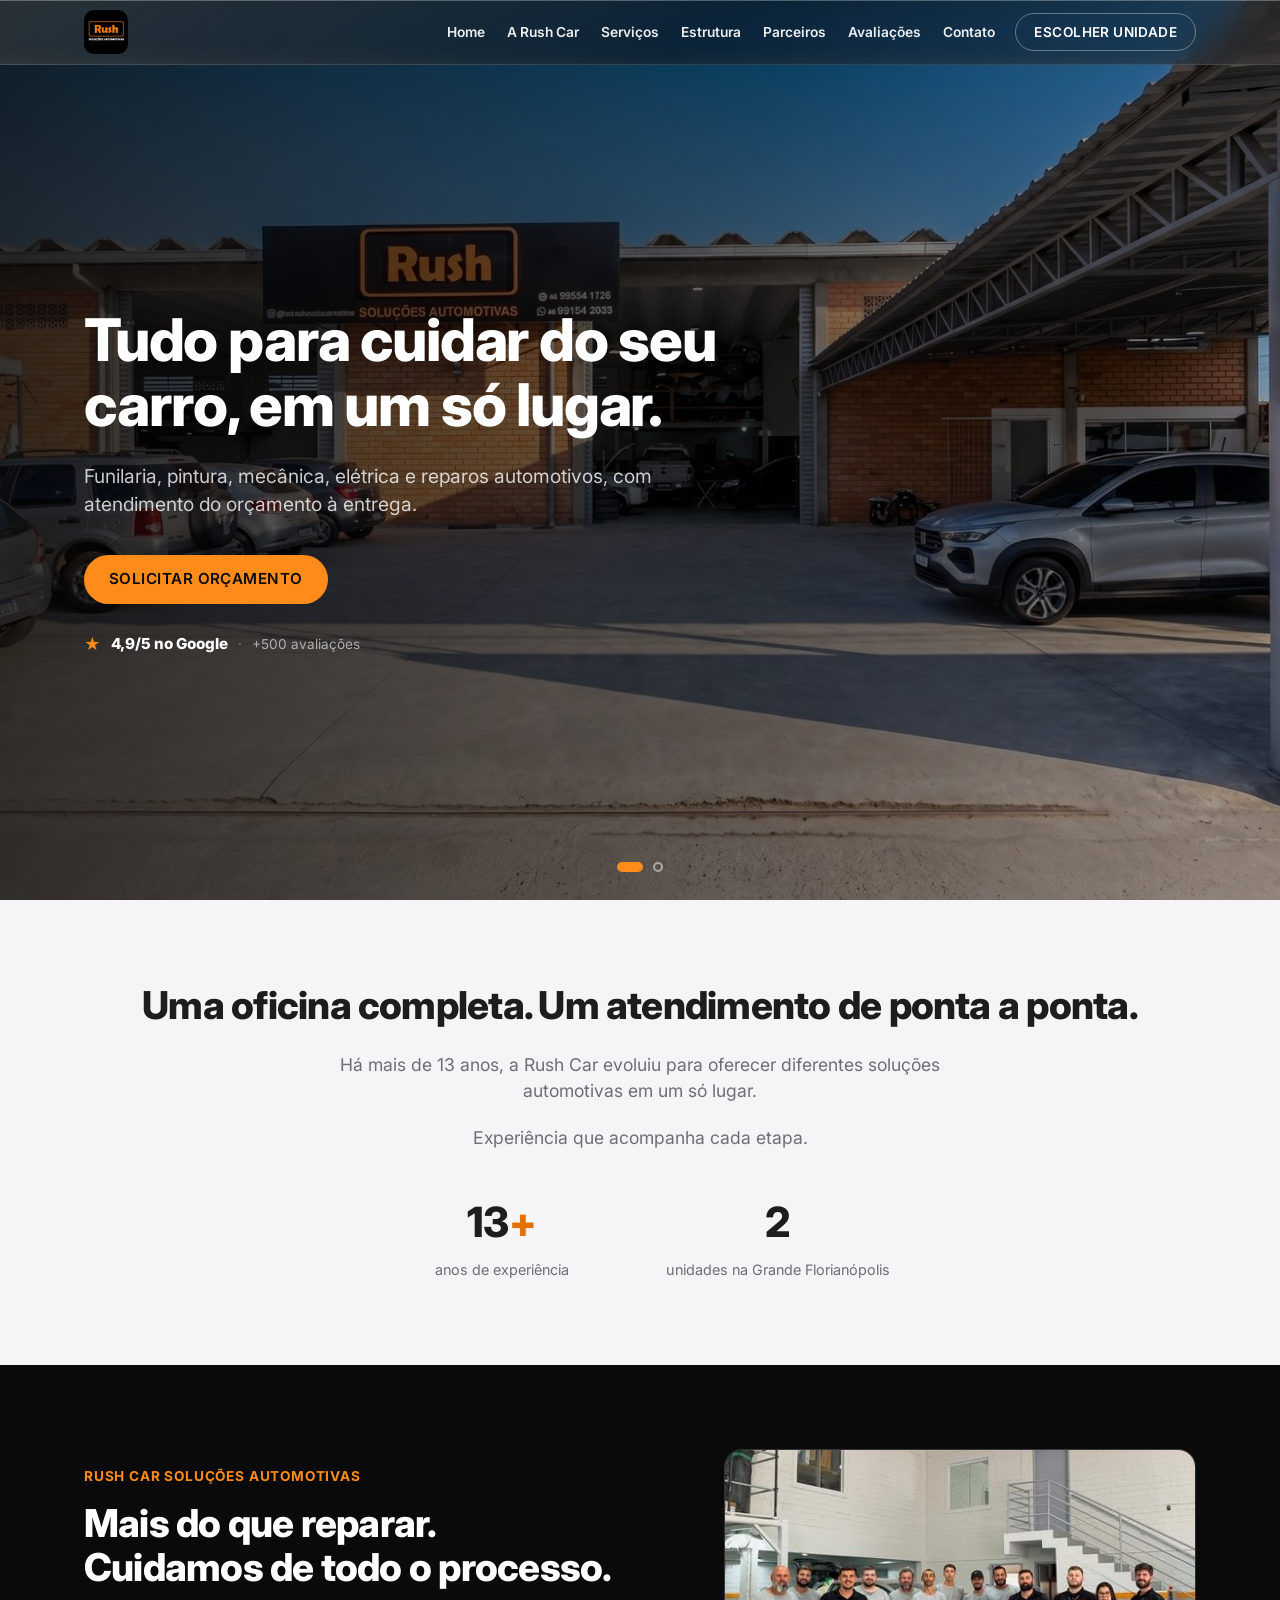
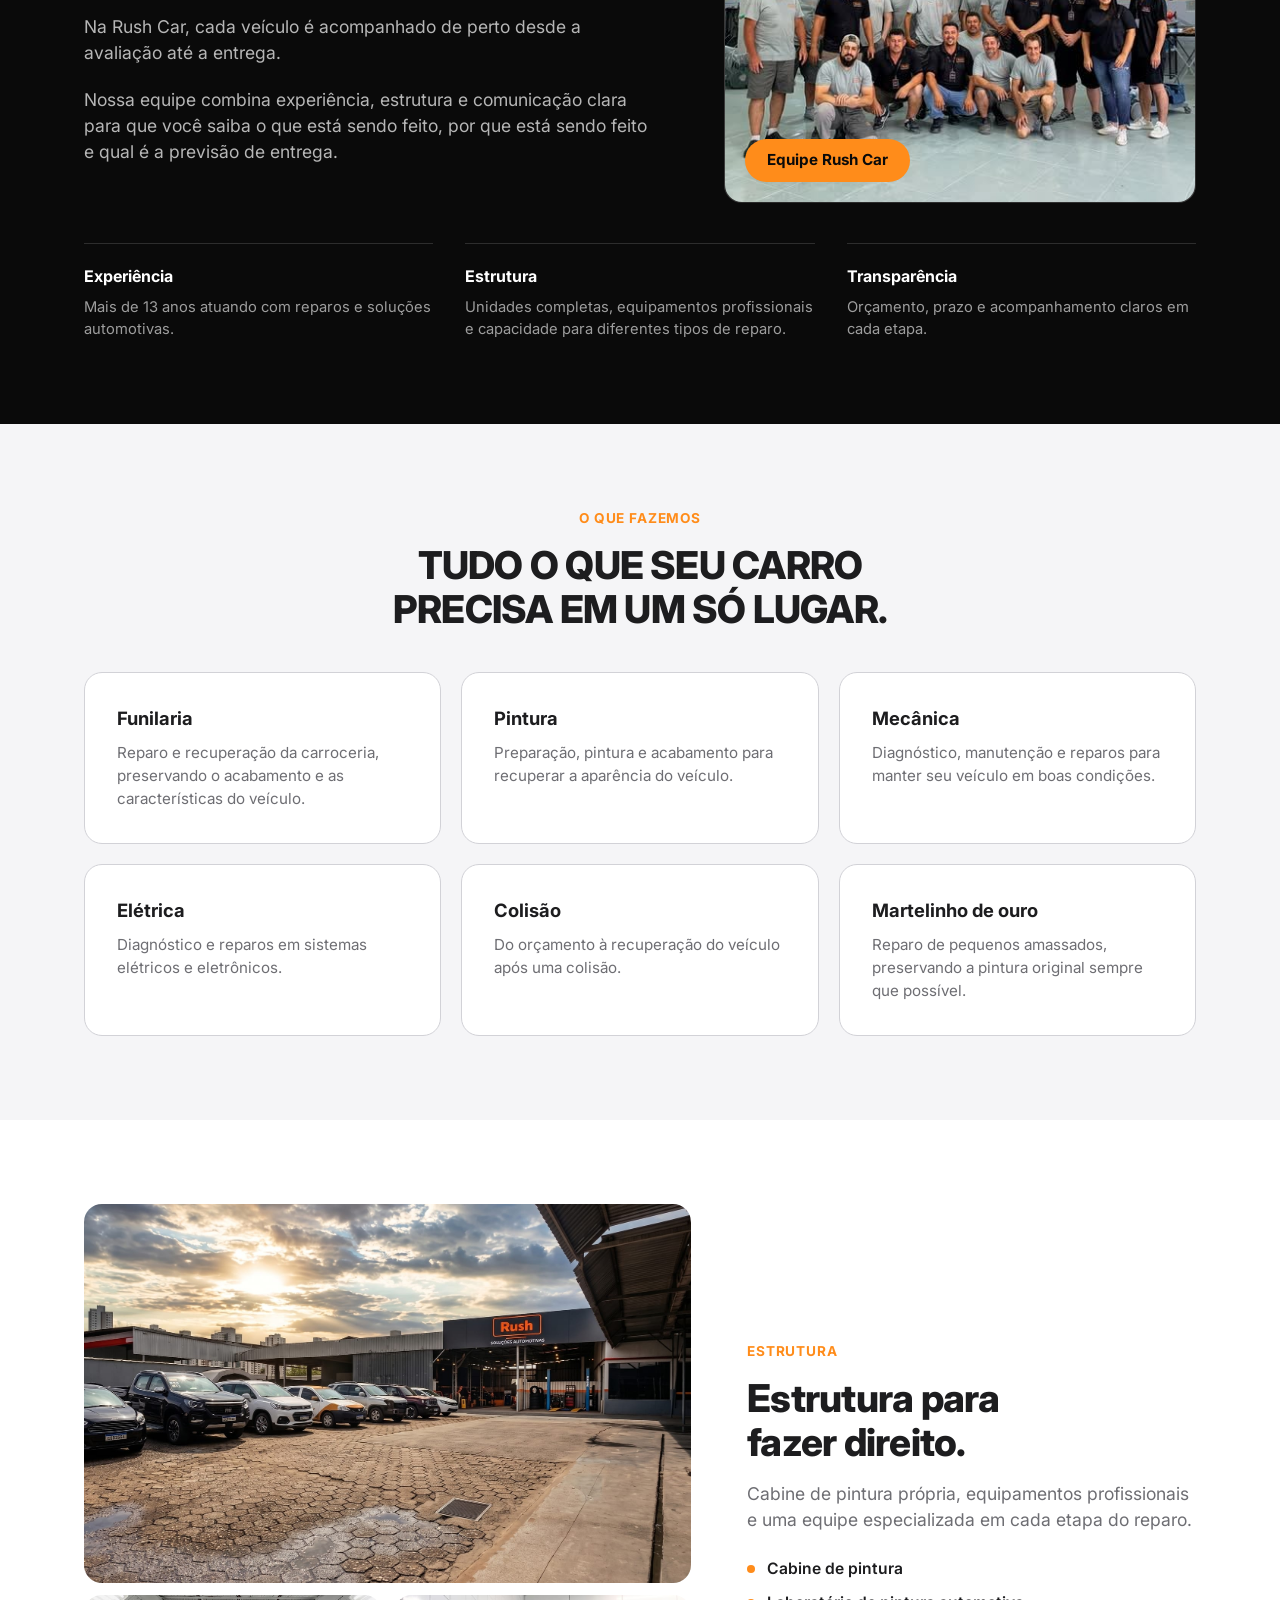
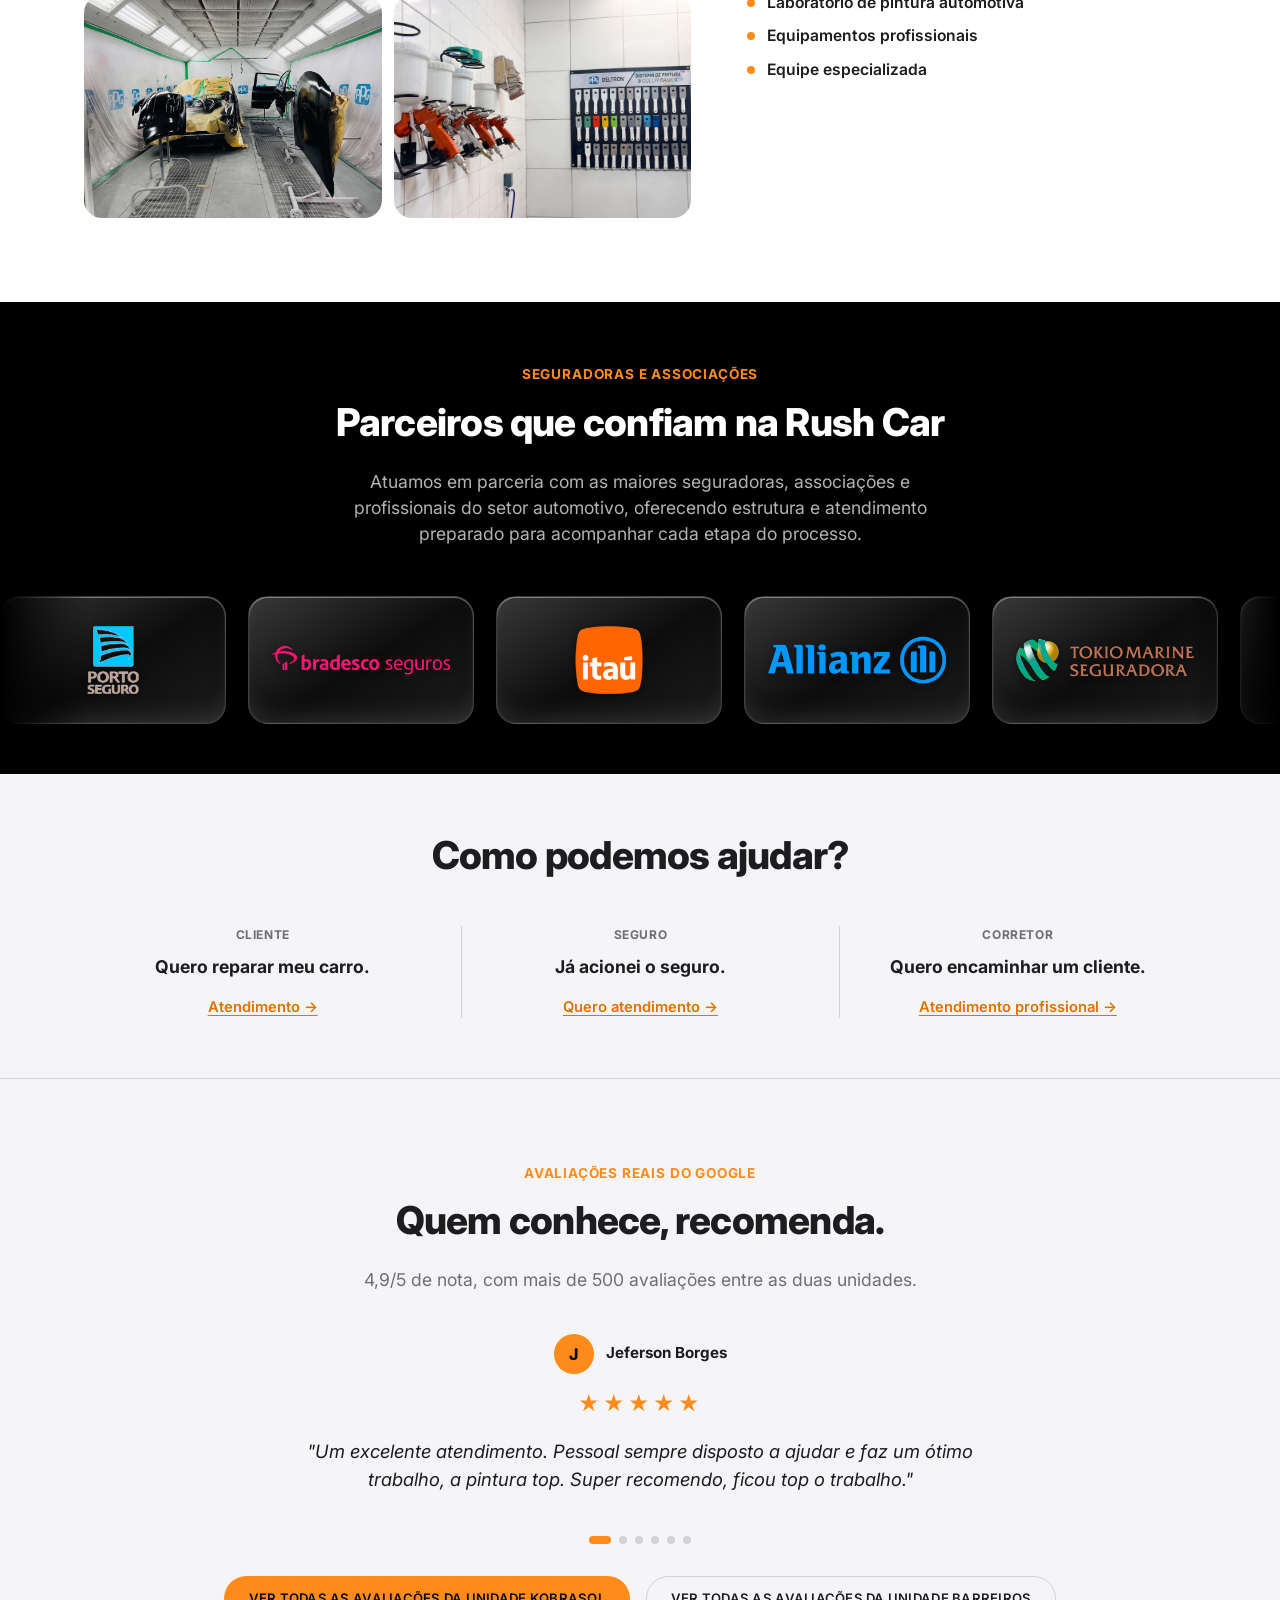
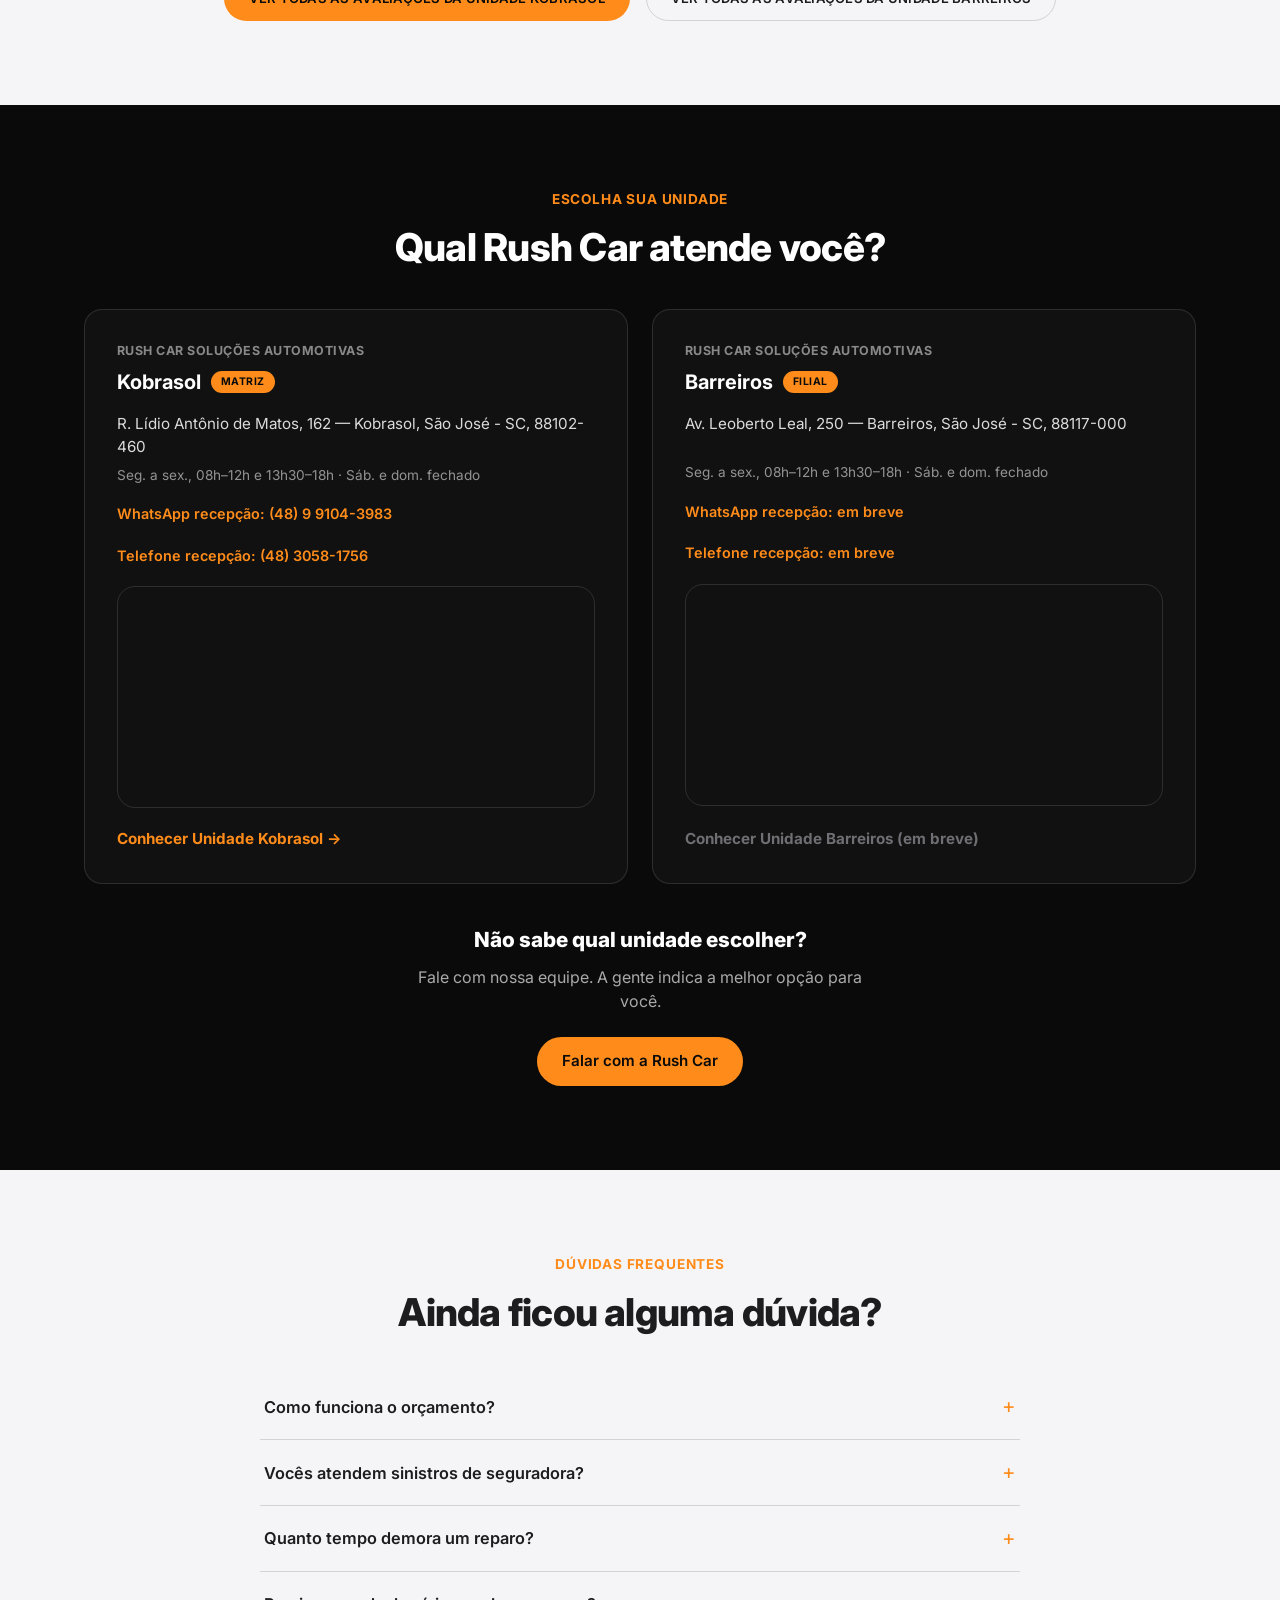
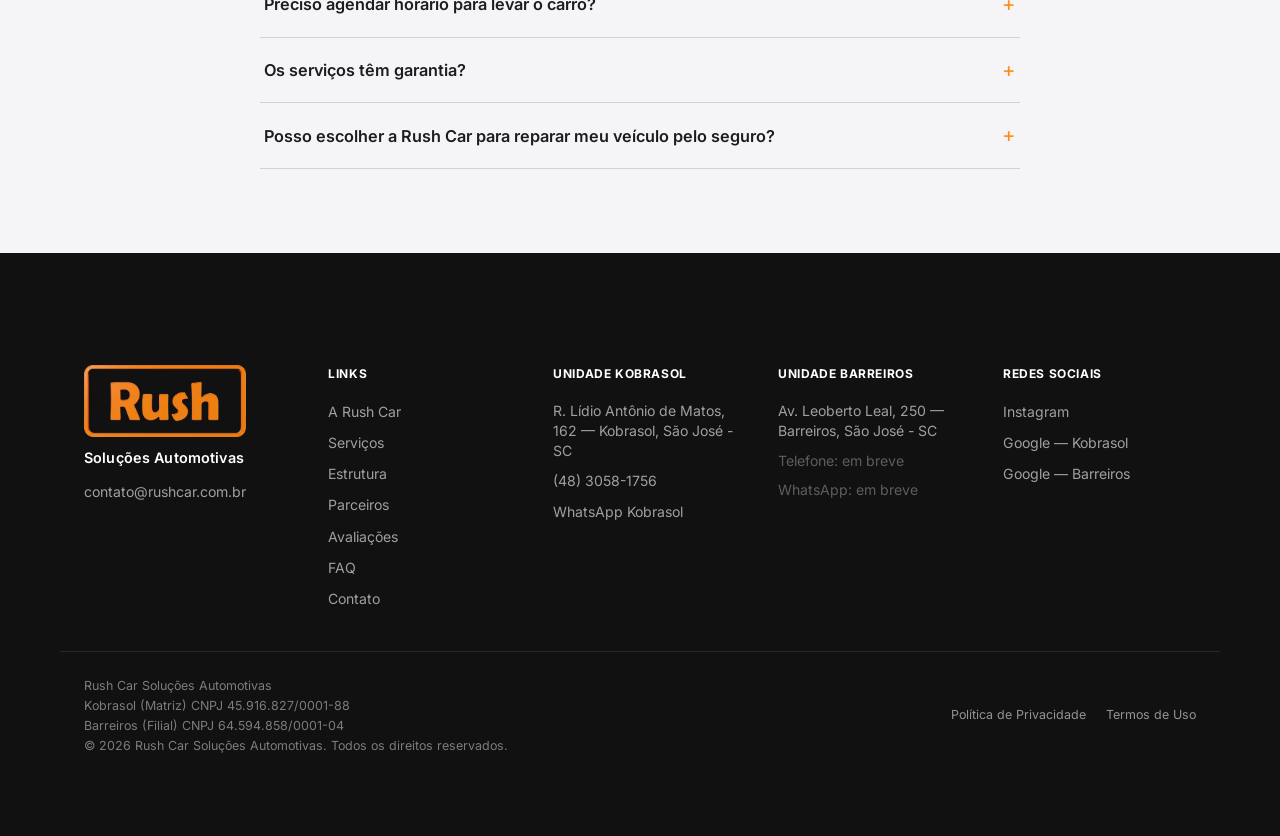
==== commit 6dc9775d: "Footer: novo logo "Rush" com moldura, PNG transparente - Substitui logo.jpg (quadrado preto, com "So" ====
--- a/index.html
+++ b/index.html
@@ -569,8 +569,8 @@
 <footer class="site-footer" id="contato">
   <div class="container footer-grid footer-grid-5">
     <div class="footer-col footer-brand-col">
-      <img src="assets/img/logo.jpg" alt="Rush Car Soluções Automotivas" class="logo-img">
-      <p>Soluções Automotivas</p>
+      <img src="assets/img/logo-rush.png" alt="Rush" class="footer-logo">
+      <p class="footer-brand-tagline">Soluções Automotivas</p>
       <a href="mailto:contato@rushcar.com.br">contato@rushcar.com.br</a>
     </div>
 
--- a/assets/css/style.css
+++ b/assets/css/style.css
@@ -1005,6 +1005,18 @@
   margin: 8px 0 0;
   font-size: 0.85rem;
   color: rgba(255, 255, 255, 0.6);
+}
+.footer-logo {
+  height: 72px;
+  width: auto;
+  display: block;
+}
+.footer-brand-col .footer-brand-tagline {
+  margin: 10px 0 0;
+  font-size: 0.9rem;
+  font-weight: 600;
+  letter-spacing: 0.01em;
+  color: var(--white);
 }
 .footer-brand-col a {
   margin-top: 12px;
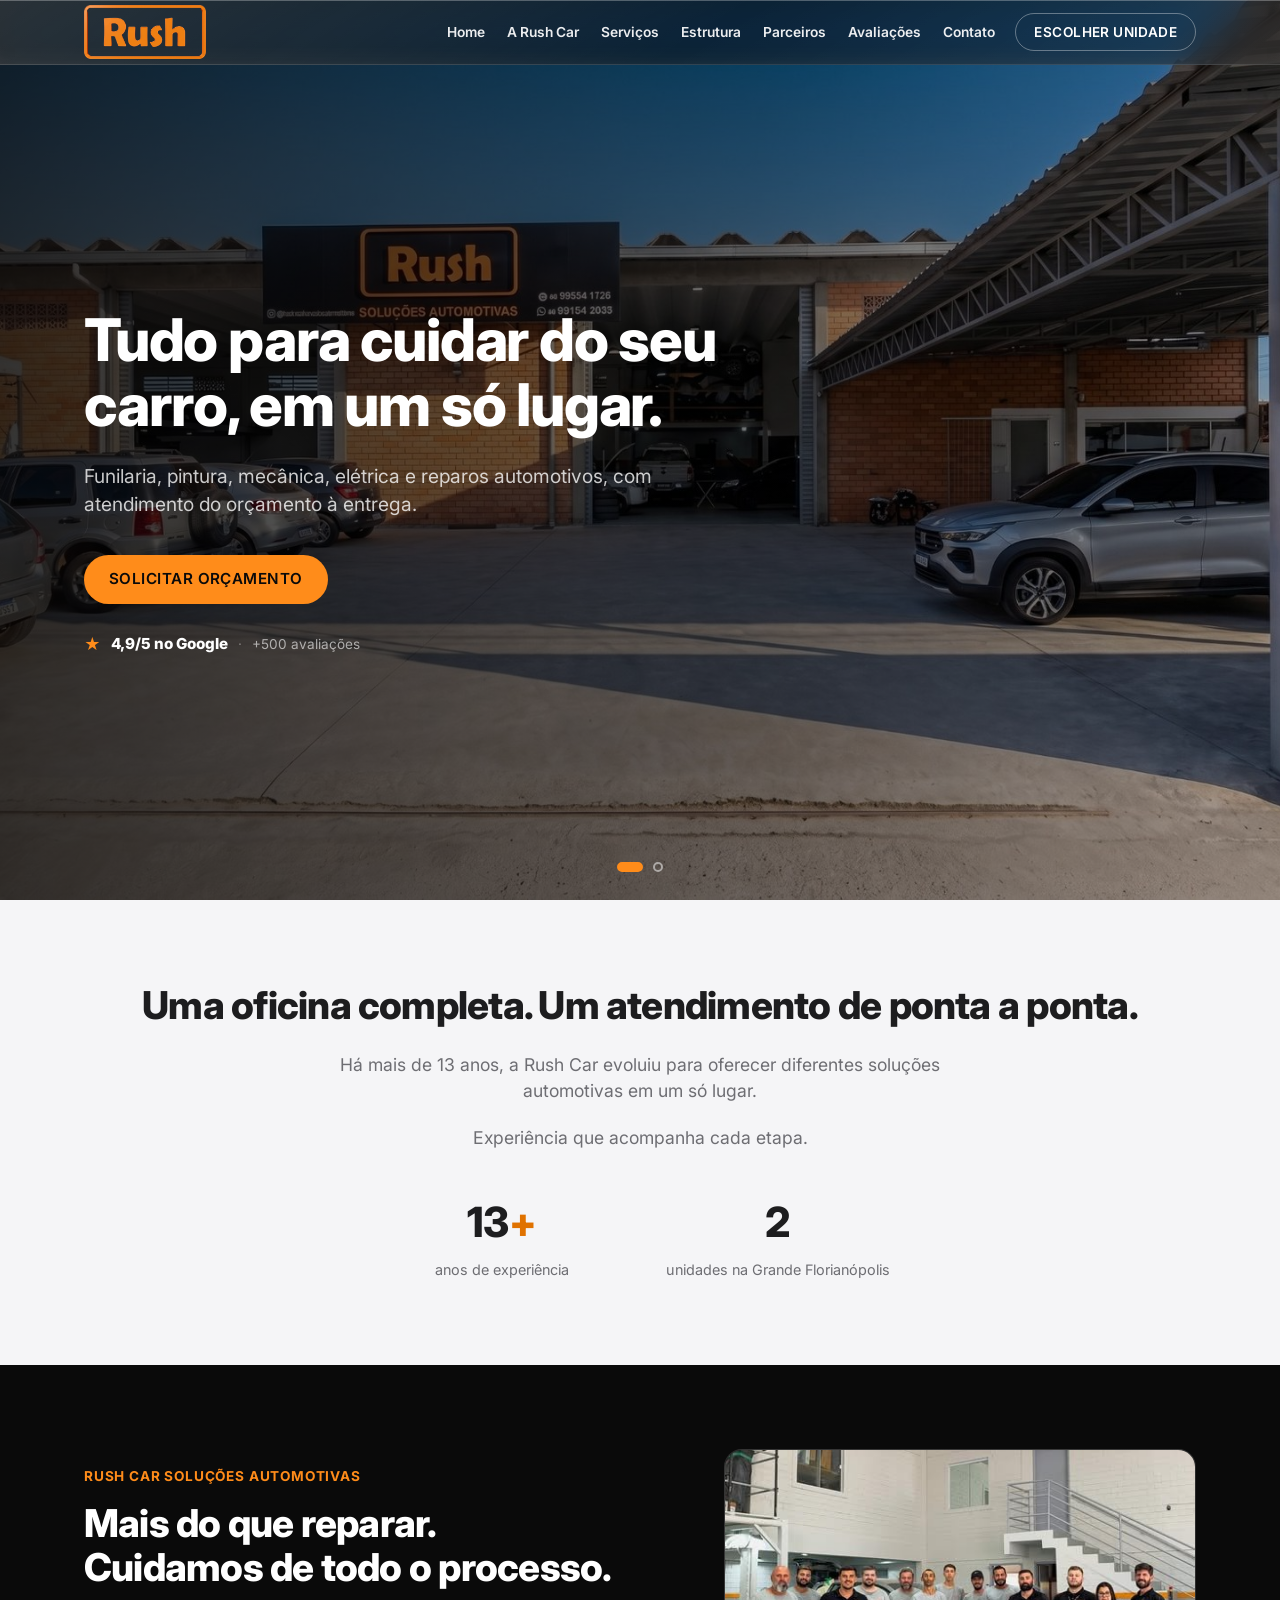
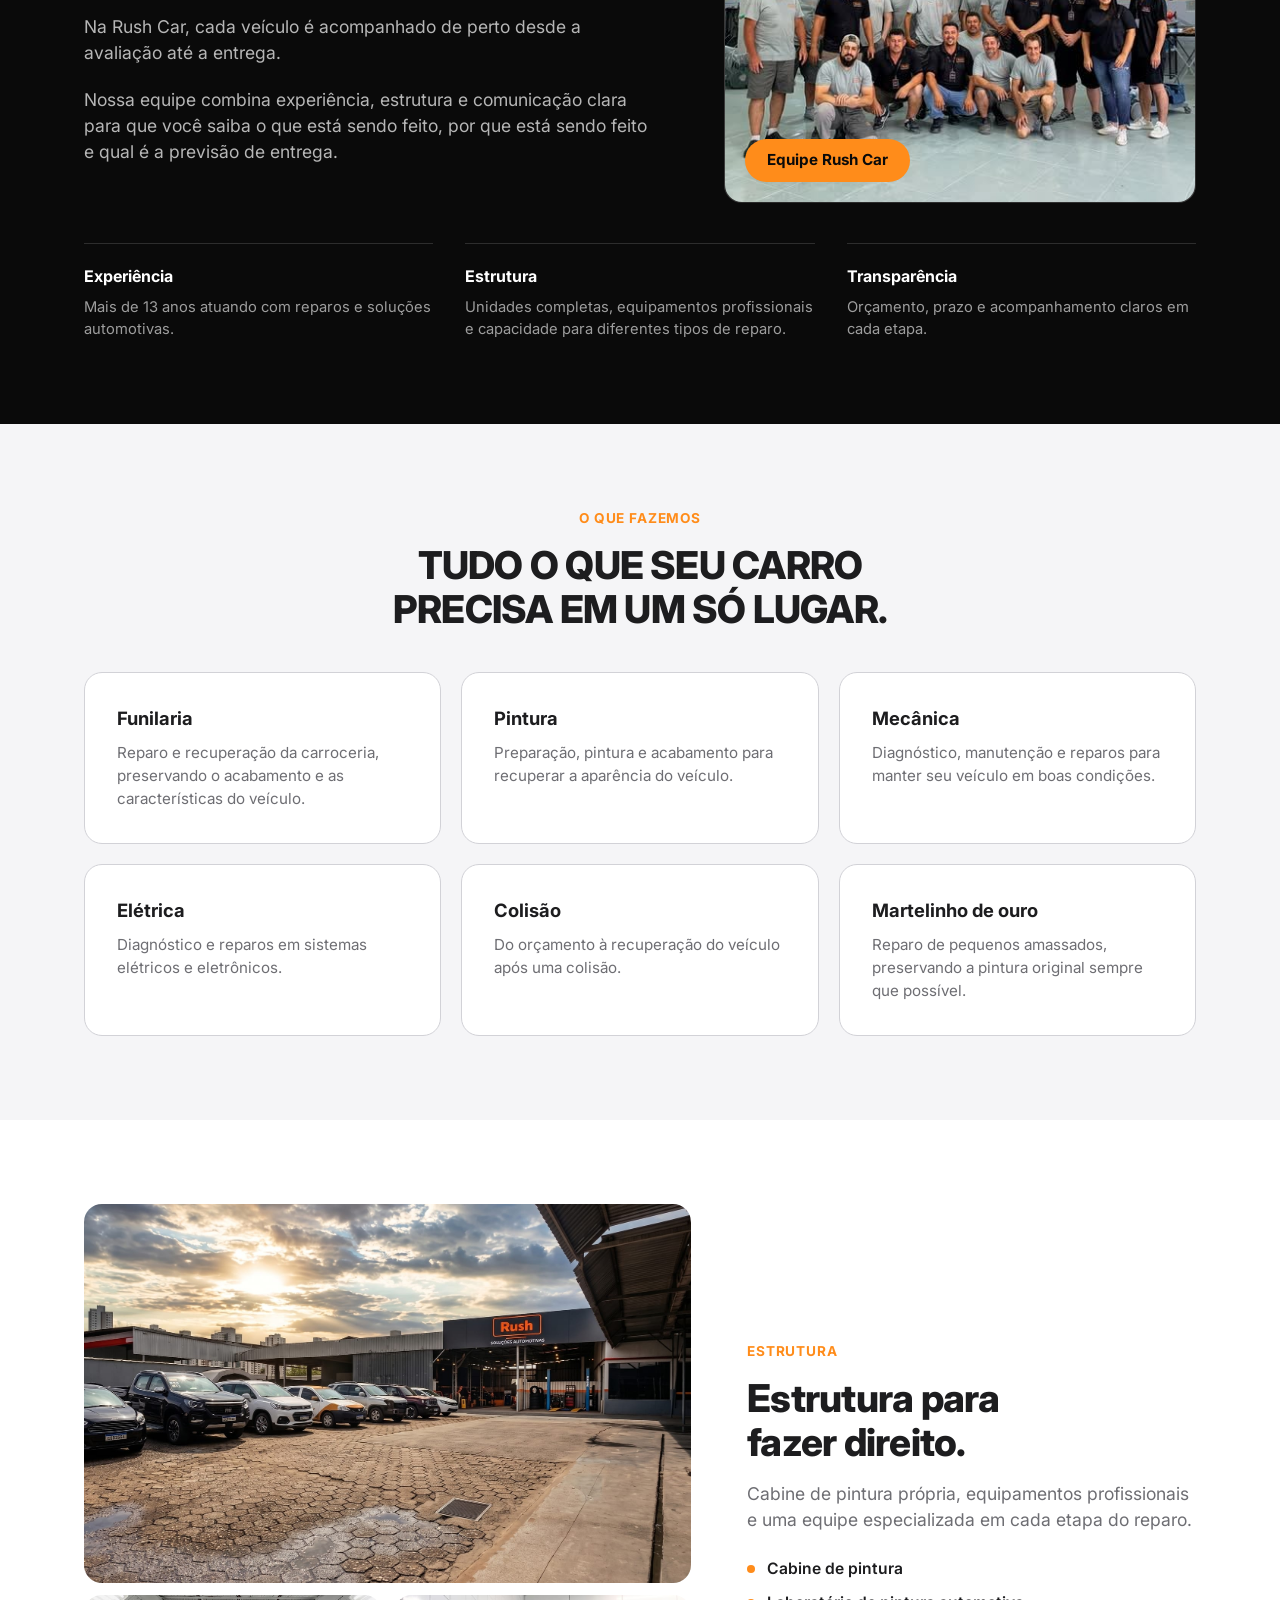
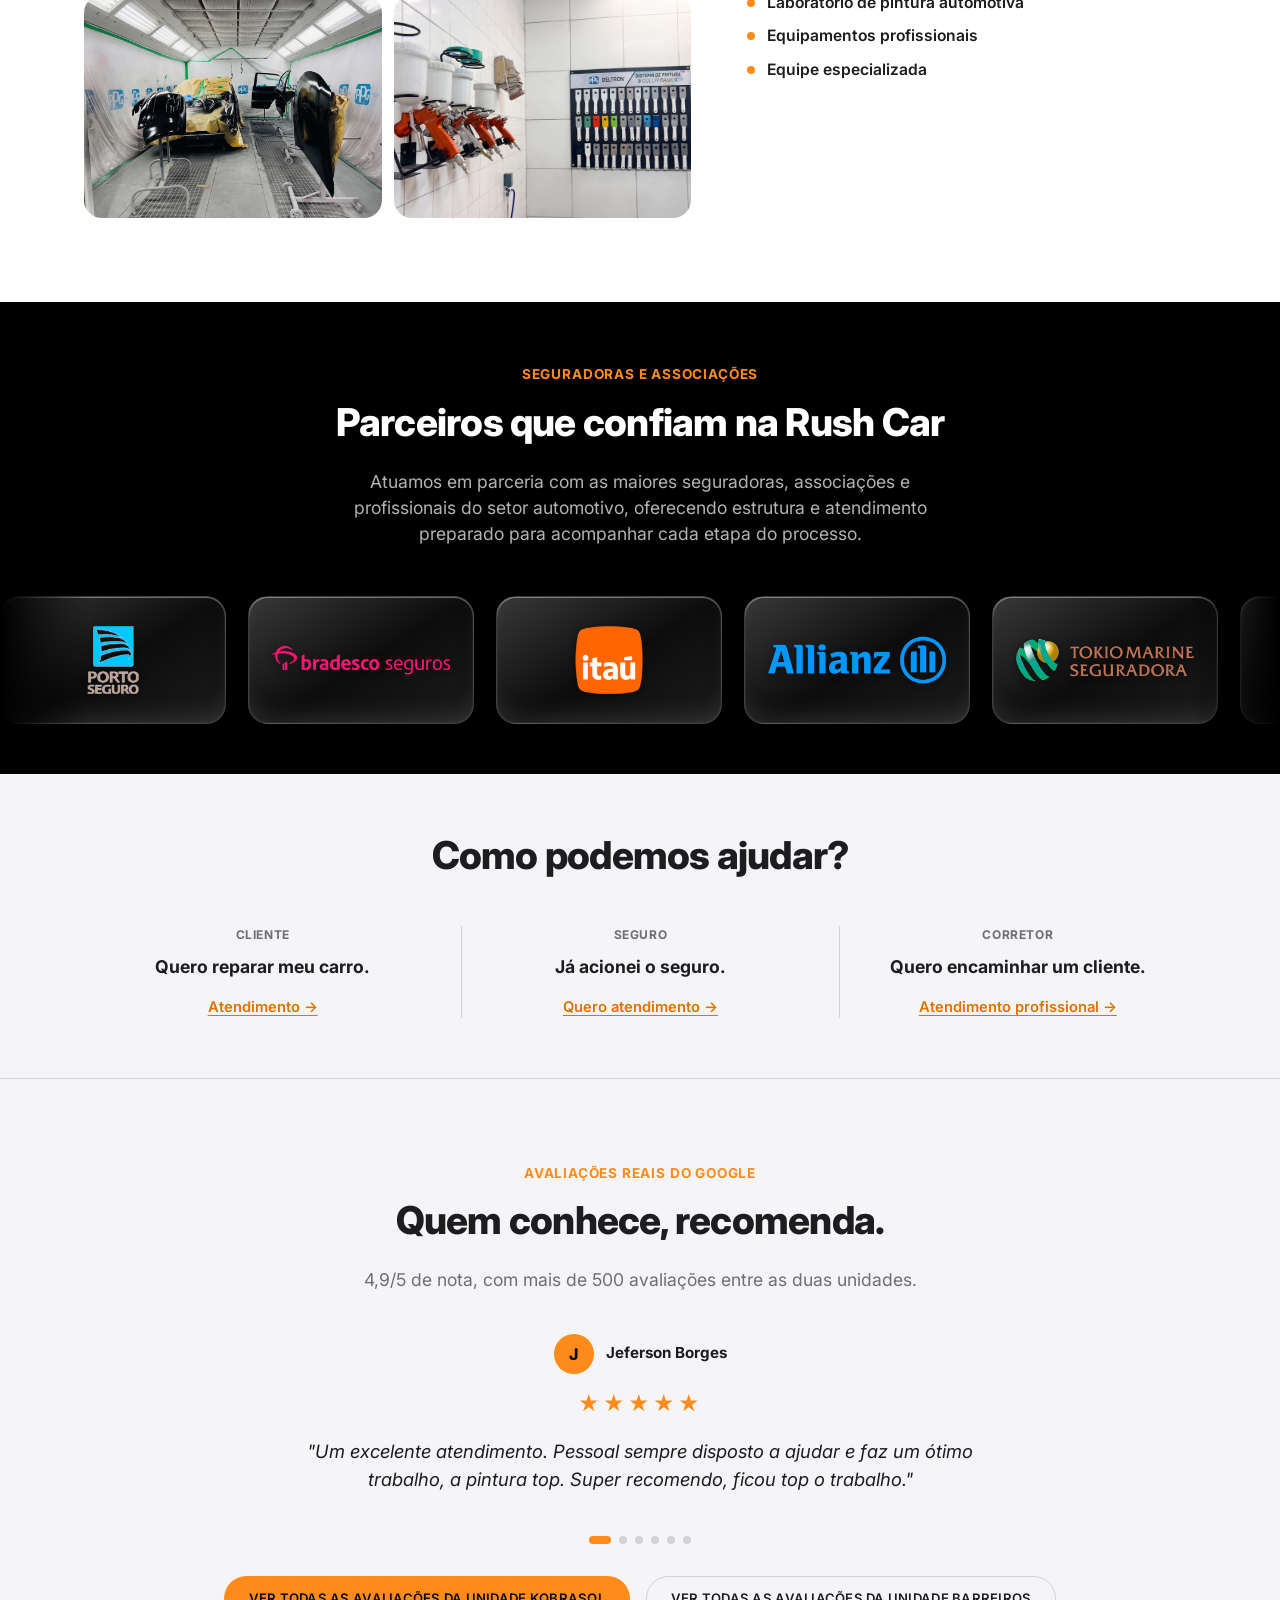
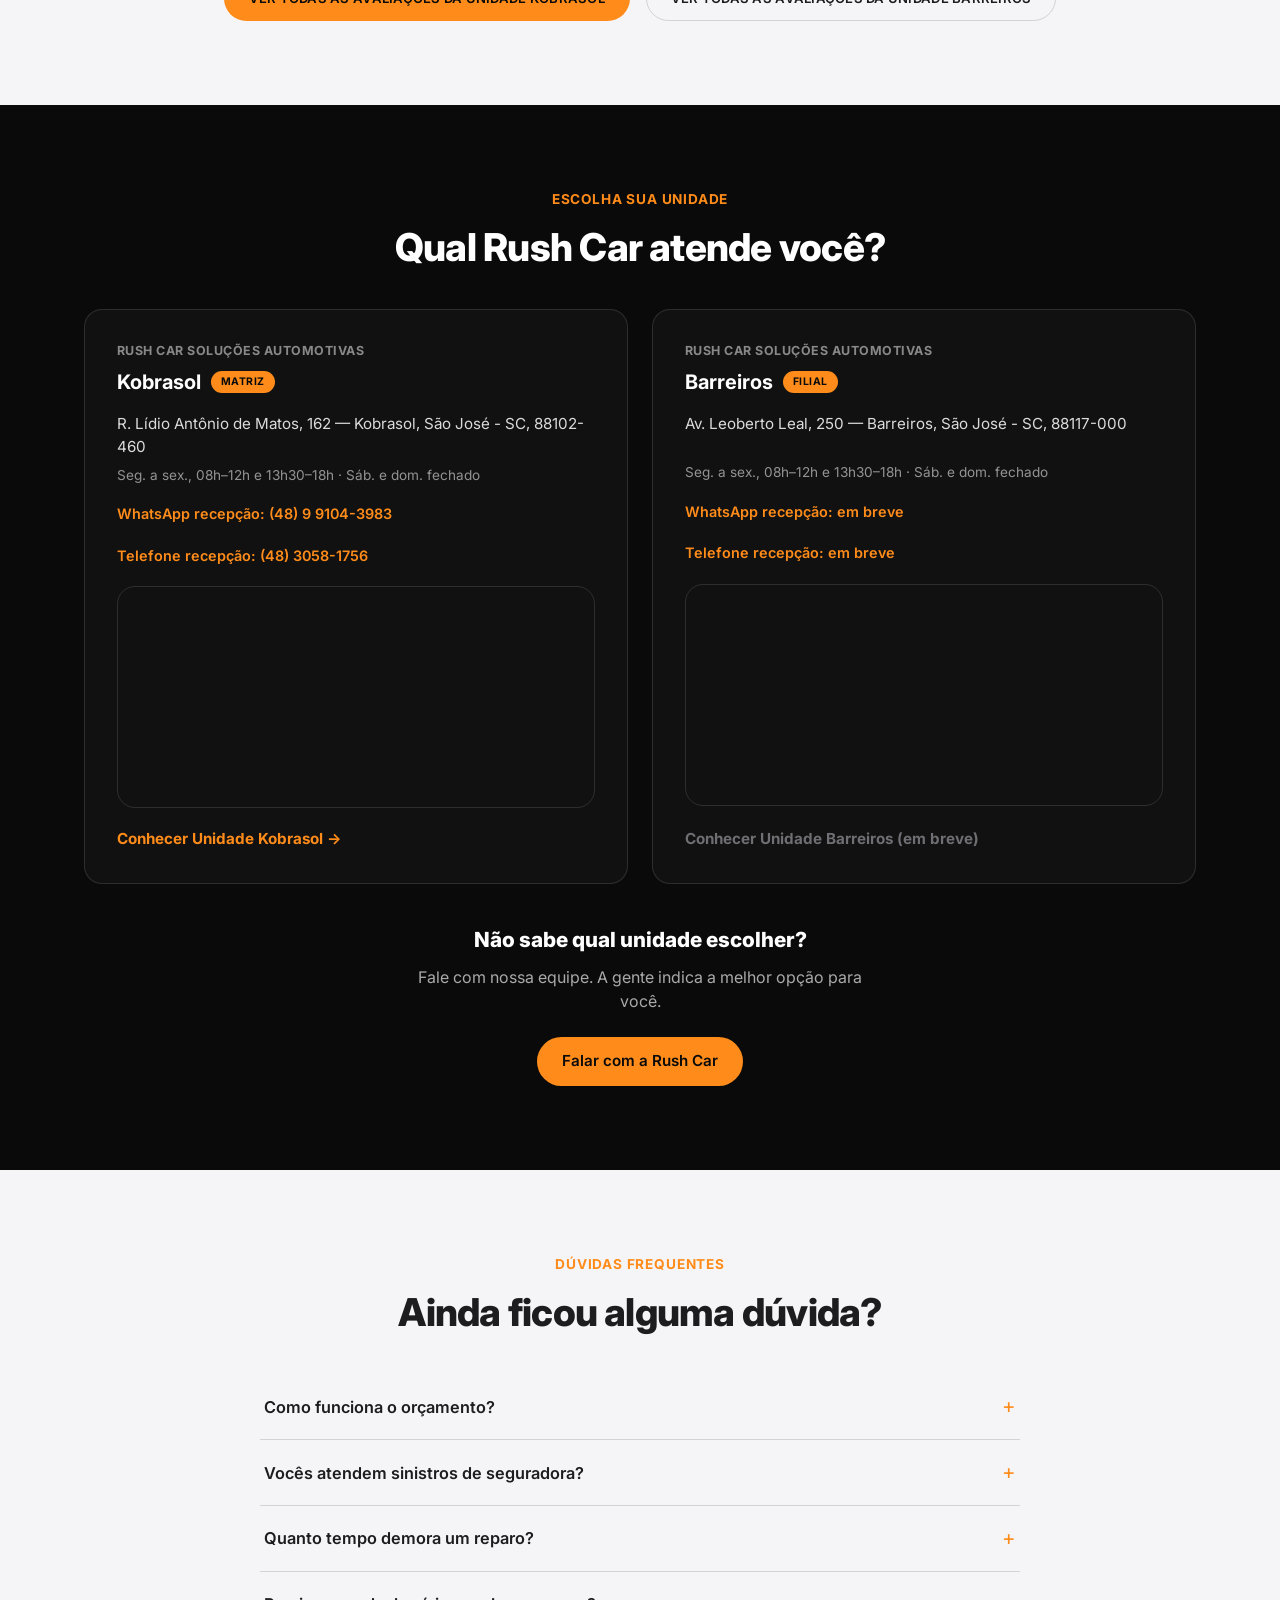
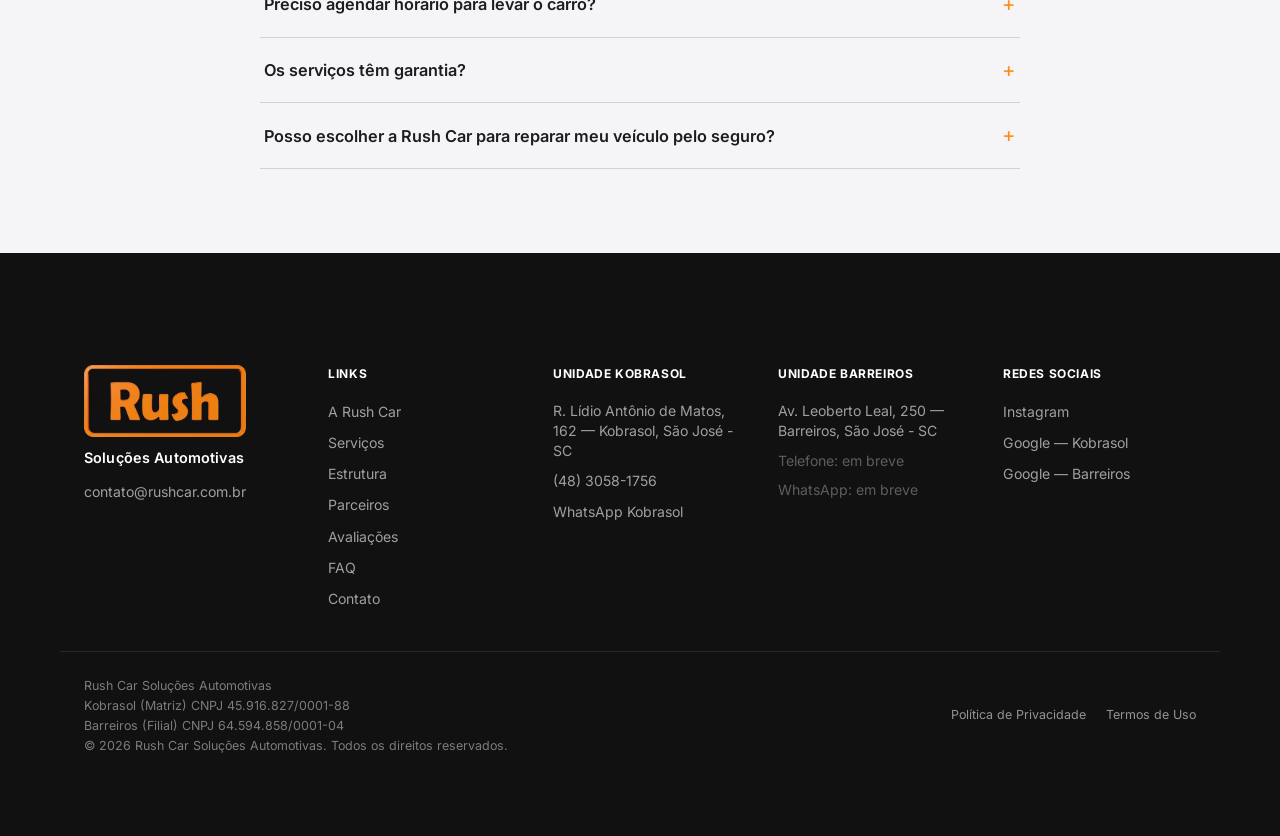
==== commit a95e727a: "Header: usa o logo "Rush" transparente e maior (54px) Mesmo PNG do footer (logo-rush.png), sem o qua" ====
--- a/index.html
+++ b/index.html
@@ -102,7 +102,7 @@
 <header class="site-header" id="header">
   <div class="container header-inner">
     <a href="#top" class="logo">
-      <img src="assets/img/logo.jpg" alt="Rush Car Soluções Automotivas" class="logo-img">
+      <img src="assets/img/logo-rush.png" alt="Rush Car Soluções Automotivas" class="logo-img">
     </a>
 
     <nav class="main-nav" id="main-nav">
--- a/assets/css/style.css
+++ b/assets/css/style.css
@@ -74,7 +74,7 @@
   transition: height 0.25s var(--ease);
 }
 .site-header.is-scrolled .header-inner { height: 54px; }
-.site-header.is-scrolled .logo-img { height: 40px; }
+.site-header.is-scrolled .logo-img { height: 44px; }
 
 .logo {
   display: flex;
@@ -88,9 +88,8 @@
 .logo-mark { color: var(--accent); font-size: 1.25rem; }
 .logo-sub { color: var(--white); font-size: 1.25rem; }
 .logo-img {
-  height: 44px;
+  height: 54px;
   width: auto;
-  border-radius: 10px;
   display: block;
   transition: height 0.25s var(--ease);
 }
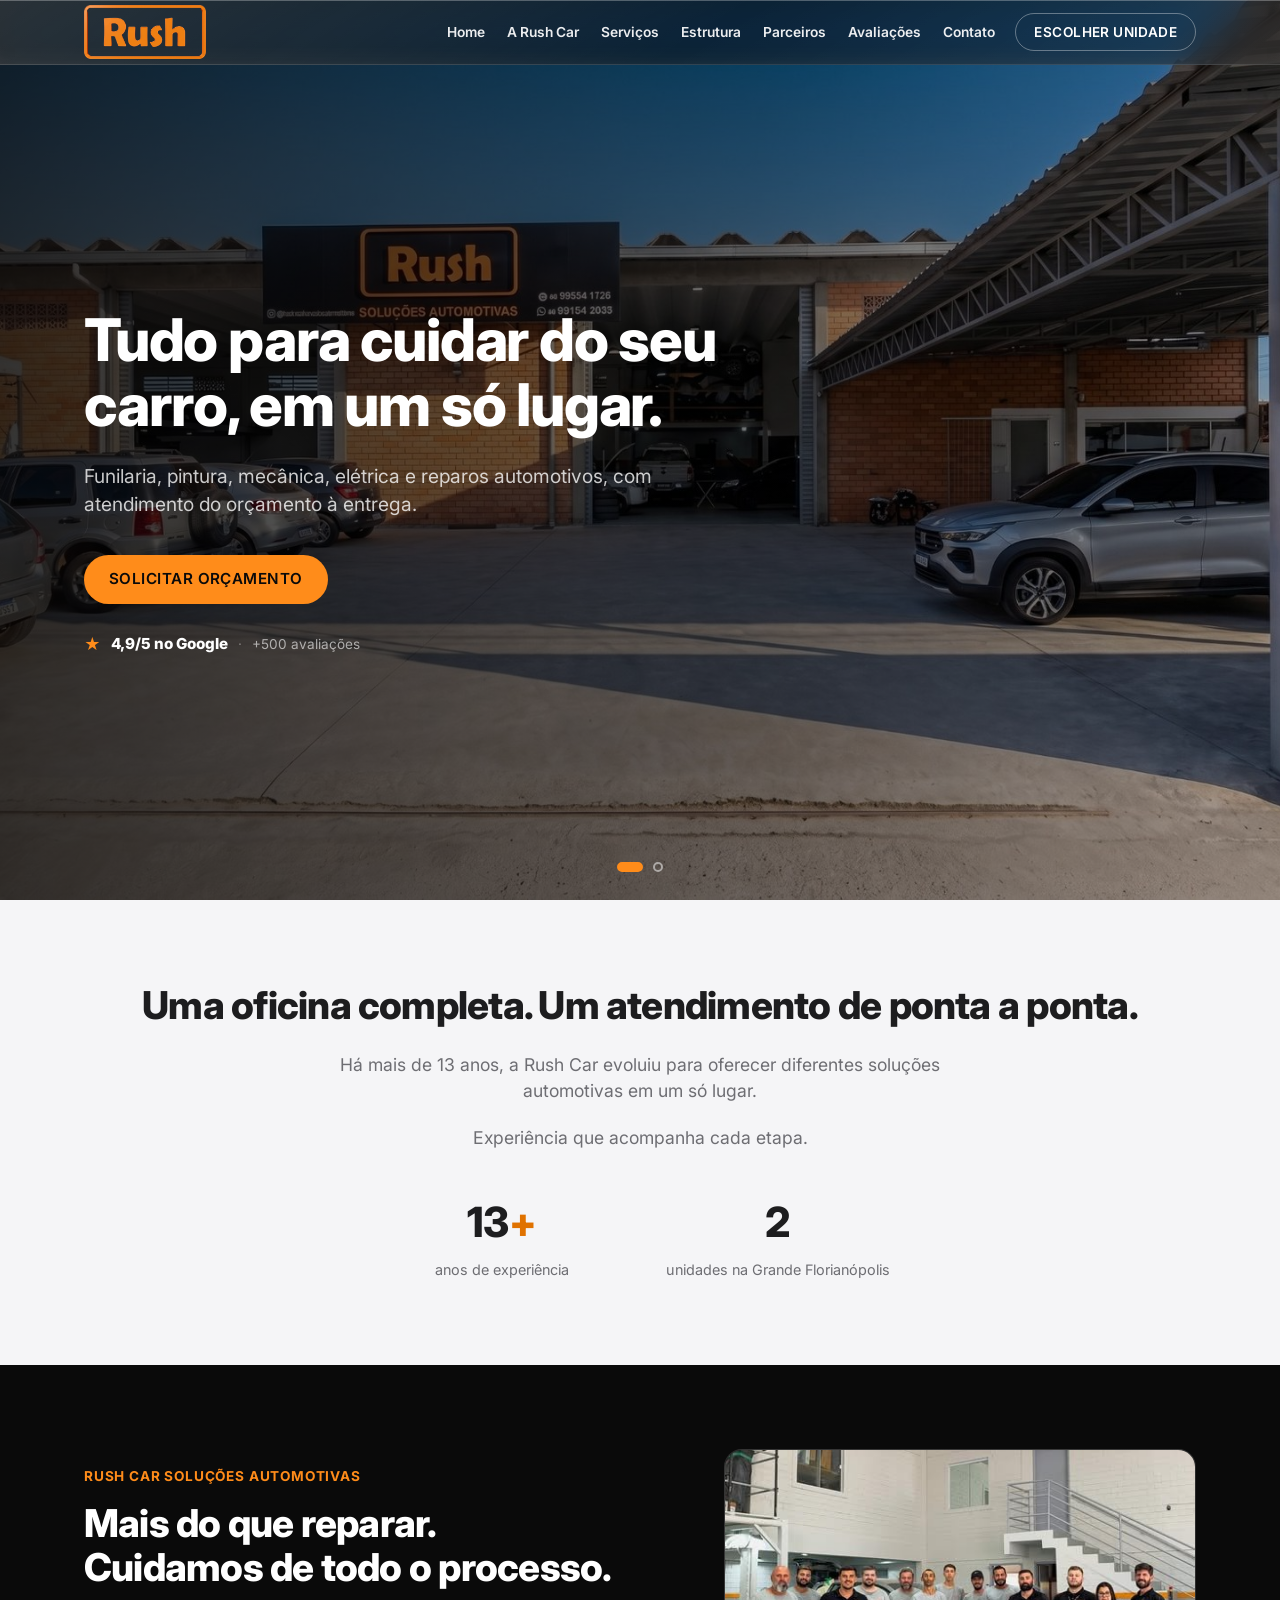
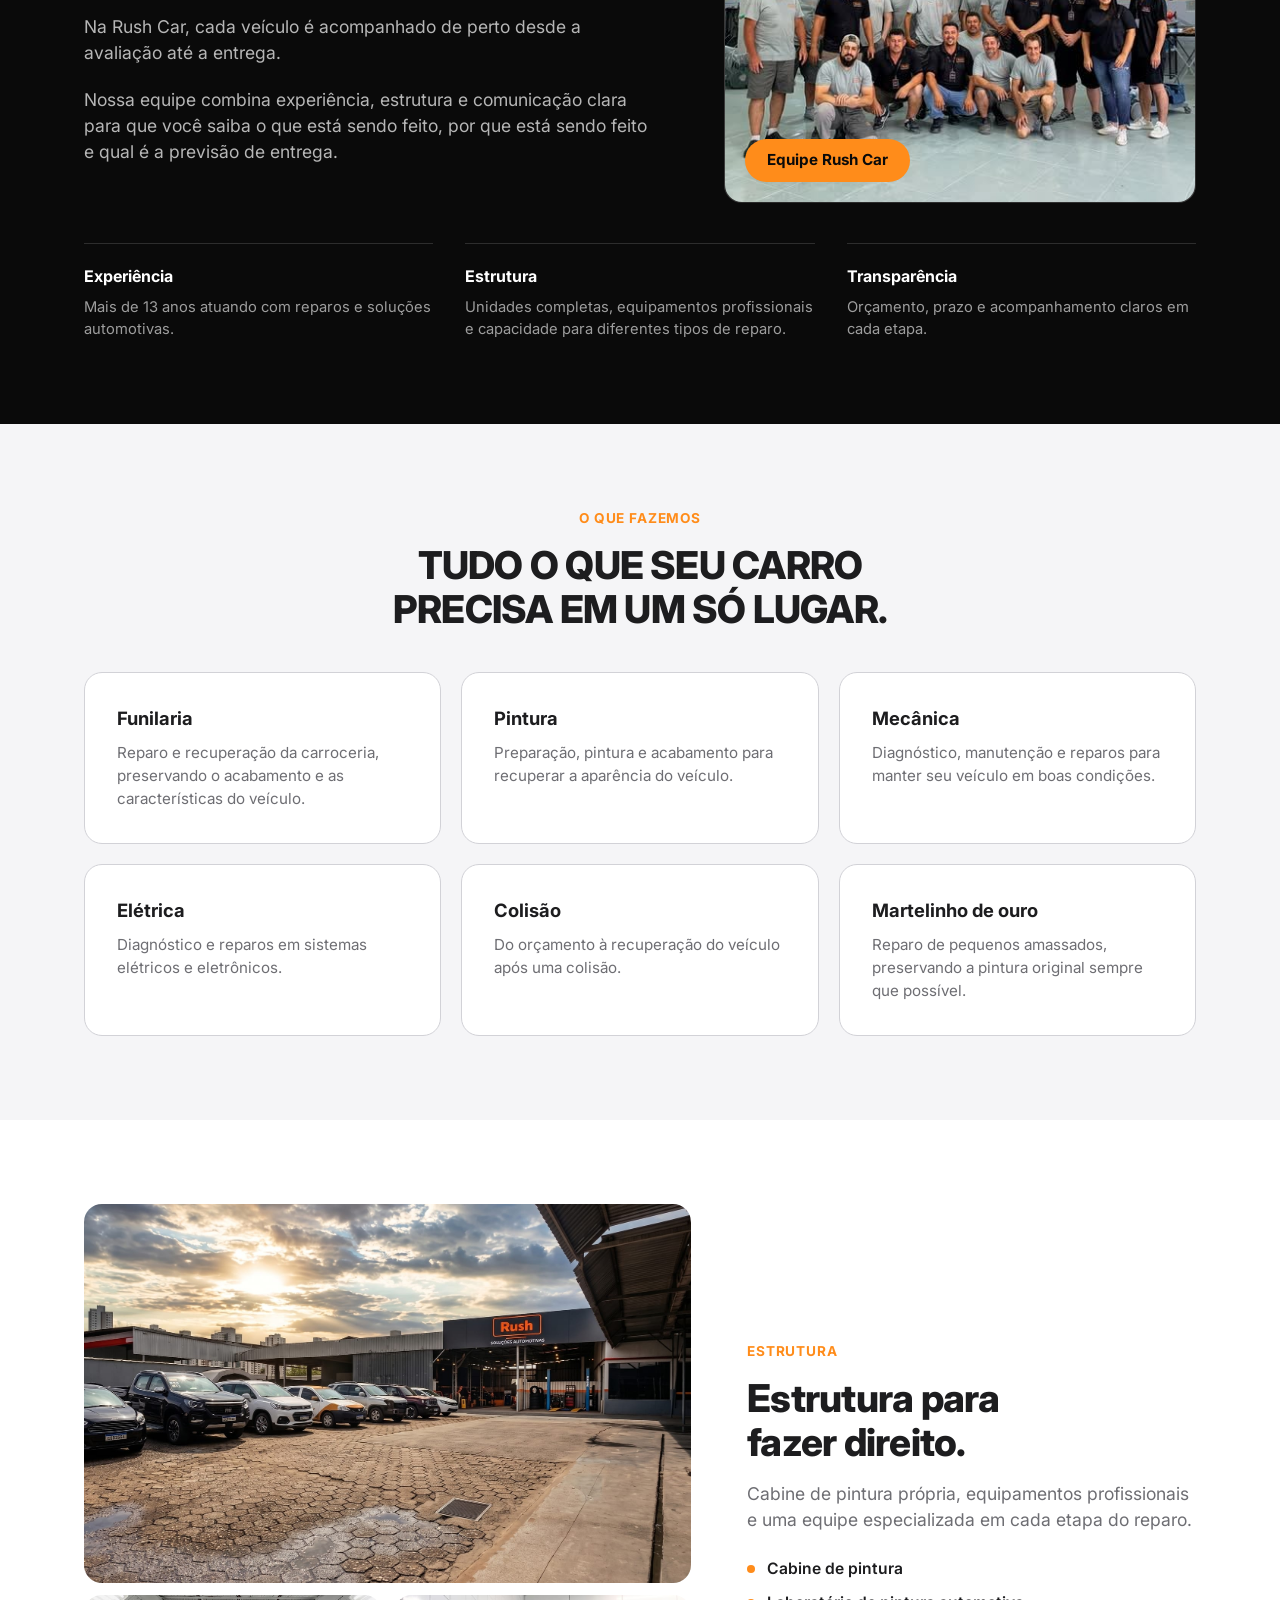
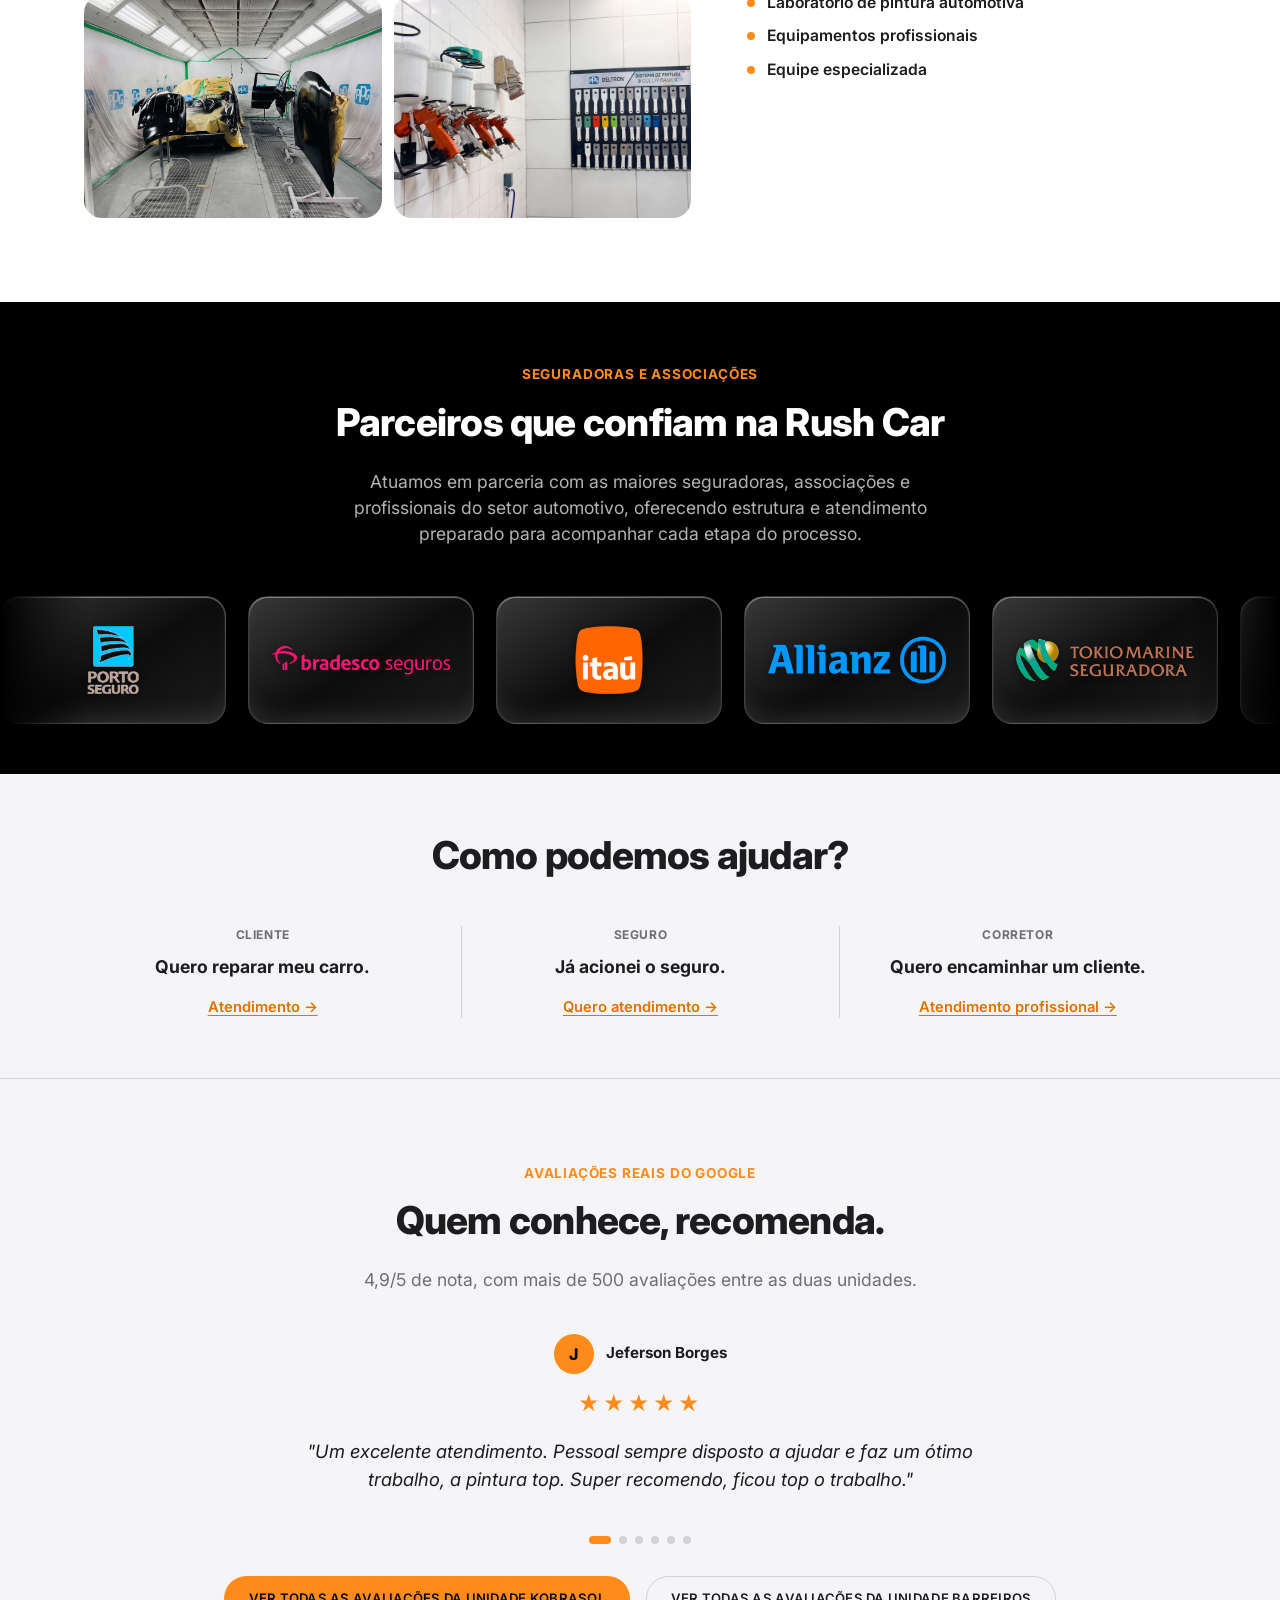
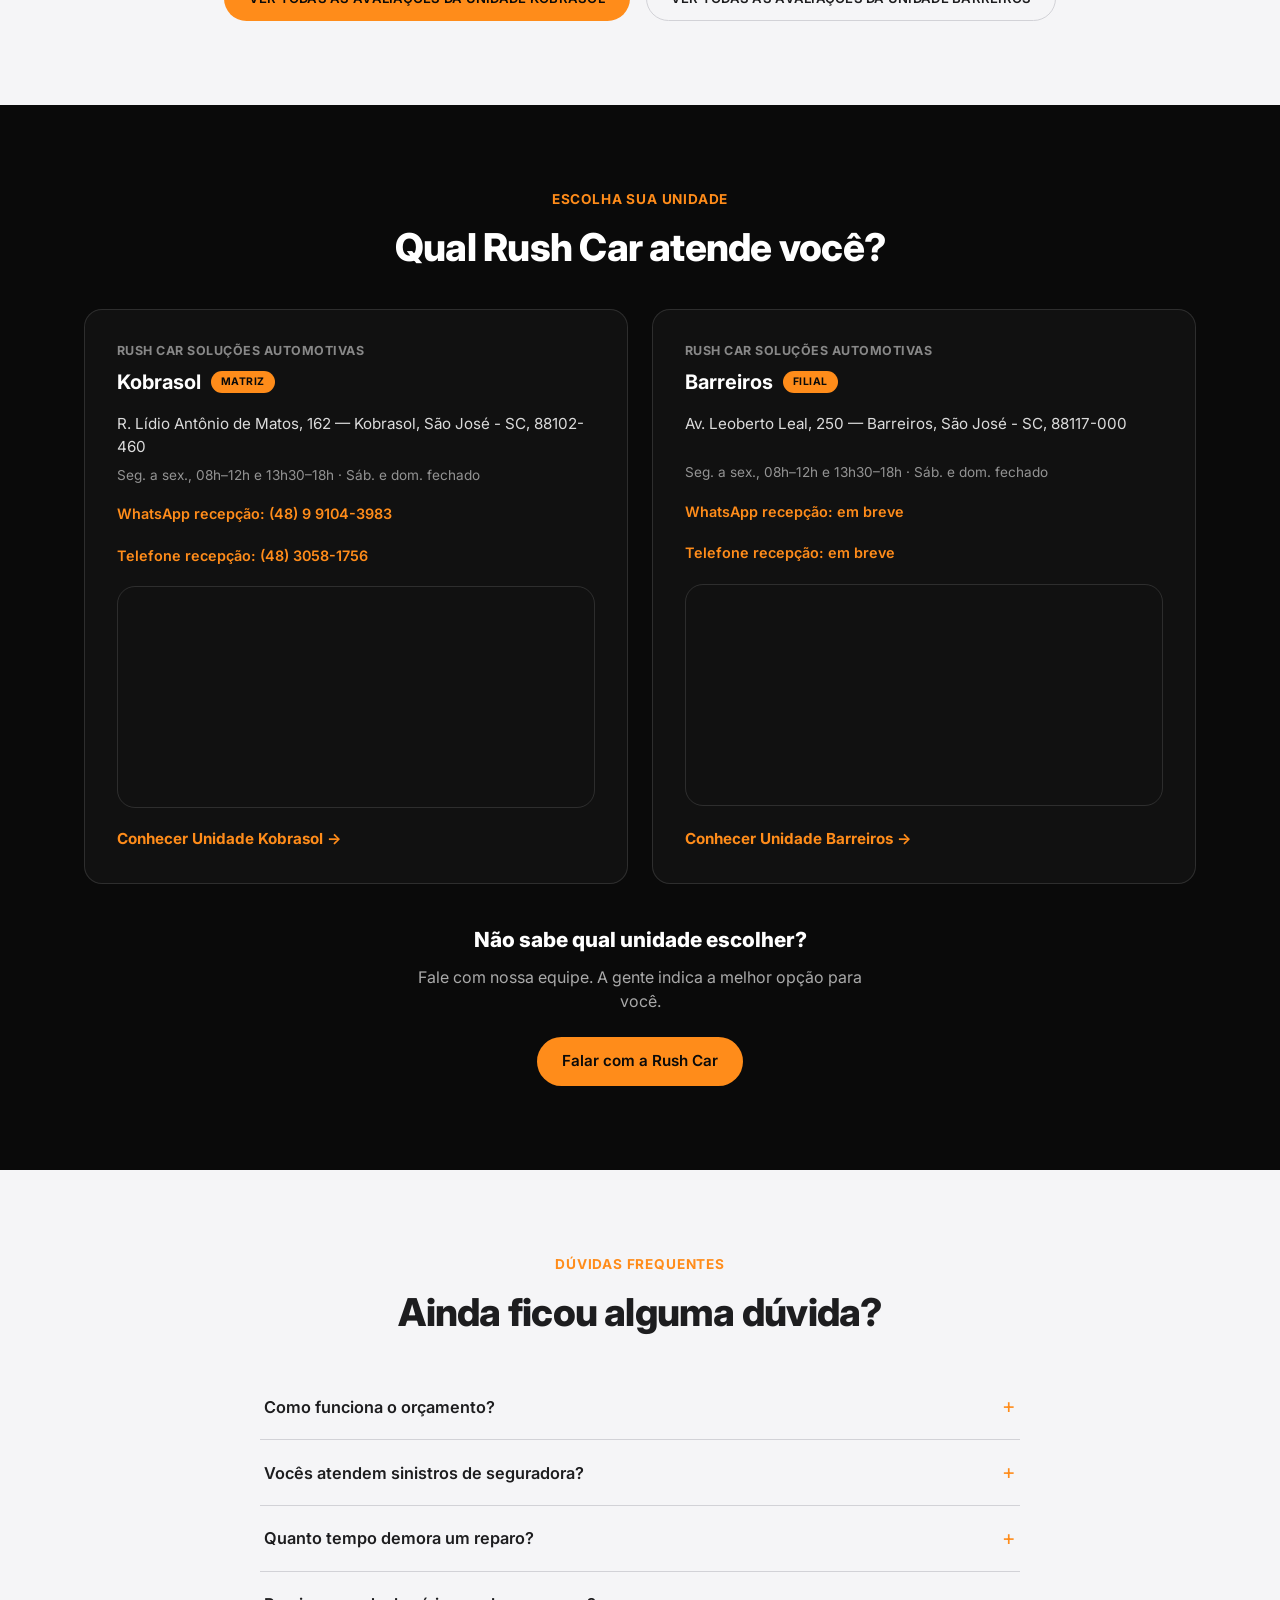
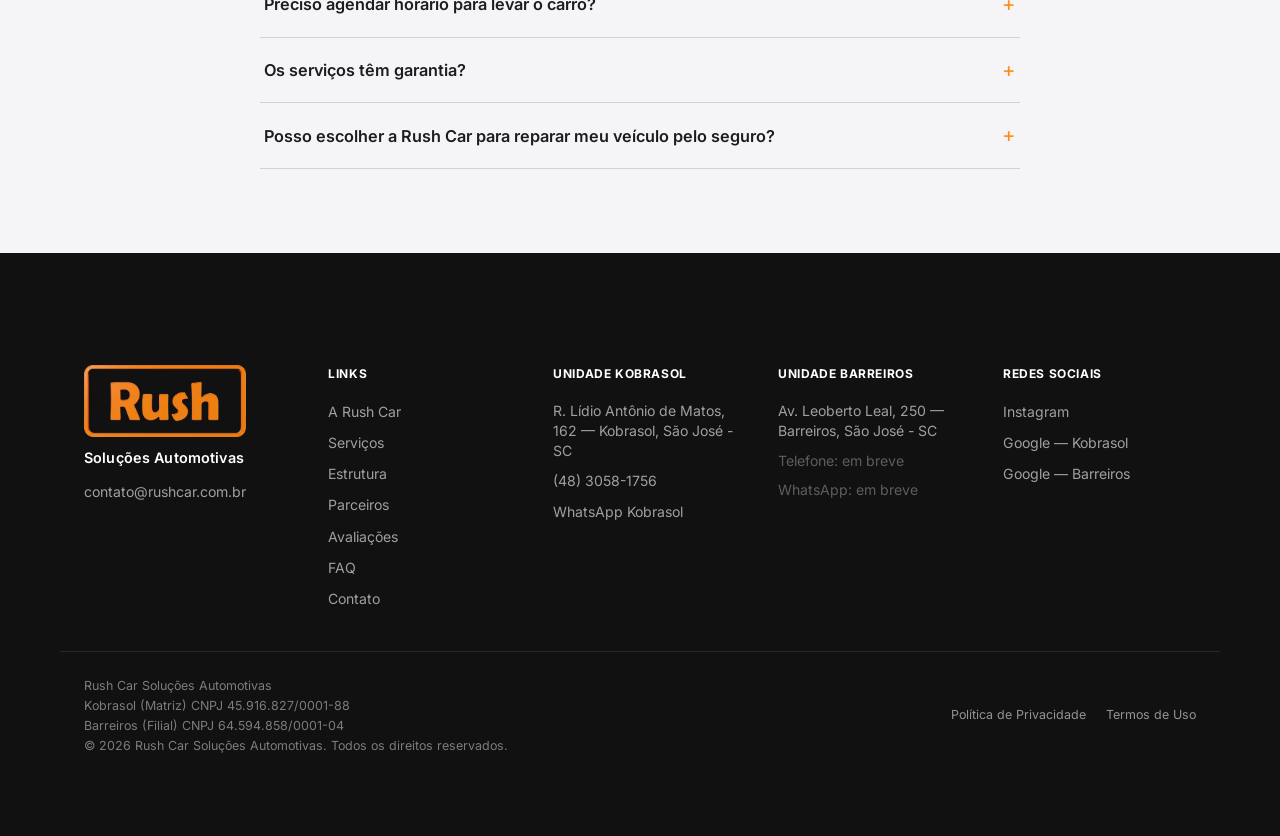
==== commit bb2638a7: "Páginas de unidade: /kobrasol e /barreiros (esboço para revisão) Landing pages locais de conversão +" ====
--- a/index.html
+++ b/index.html
@@ -34,7 +34,7 @@
       "@type": "AutoRepair",
       "@id": "https://rushsolucoesautomotivas.com.br/#kobrasol",
       "name": "Rush Car Soluções Automotivas — Kobrasol (Matriz)",
-      "url": "https://rushsolucoesautomotivas.com.br/unidades/kobrasol.html",
+      "url": "https://rushsolucoesautomotivas.com.br/kobrasol",
       "image": "https://rushsolucoesautomotivas.com.br/assets/img/og-image.jpg",
       "telephone": "+554830581756",
       "priceRange": "$$",
@@ -65,7 +65,7 @@
       "@type": "AutoRepair",
       "@id": "https://rushsolucoesautomotivas.com.br/#barreiros",
       "name": "Rush Car Soluções Automotivas — Barreiros (Filial)",
-      "url": "https://rushsolucoesautomotivas.com.br/#unidades",
+      "url": "https://rushsolucoesautomotivas.com.br/barreiros",
       "image": "https://rushsolucoesautomotivas.com.br/assets/img/og-image.jpg",
       "priceRange": "$$",
       "address": {
@@ -463,7 +463,7 @@
               referrerpolicy="no-referrer-when-downgrade">
             </iframe>
           </div>
-          <a href="unidades/kobrasol.html" class="unit-link-cta">Conhecer Unidade Kobrasol →</a>
+          <a href="/kobrasol" class="unit-link-cta">Conhecer Unidade Kobrasol →</a>
         </article>
 
         <article class="location-card">
@@ -481,7 +481,7 @@
               referrerpolicy="no-referrer-when-downgrade">
             </iframe>
           </div>
-          <span class="unit-link-cta unit-link-cta-disabled">Conhecer Unidade Barreiros (em breve)</span>
+          <a href="/barreiros" class="unit-link-cta">Conhecer Unidade Barreiros →</a>
         </article>
       </div>
 
--- a/assets/css/style.css
+++ b/assets/css/style.css
@@ -1309,6 +1309,93 @@
   cursor: default;
   color: var(--gray-600);
   pointer-events: none;
+}
+
+/* ===== Unit landing pages (Kobrasol / Barreiros) ===== */
+.uhero {
+  position: relative;
+  min-height: 76vh;
+  display: flex;
+  align-items: center;
+  overflow: hidden;
+  background: var(--black);
+}
+.uhero-bg { position: absolute; inset: 0; background-size: cover; background-position: center; }
+.uhero-bg::after {
+  content: "";
+  position: absolute; inset: 0;
+  background: linear-gradient(100deg, rgba(0,0,0,0.86) 0%, rgba(0,0,0,0.62) 55%, rgba(0,0,0,0.32) 100%);
+}
+.uhero-inner { position: relative; z-index: 1; padding-top: 128px; padding-bottom: 84px; }
+.uhero h1 {
+  color: var(--white);
+  font-size: clamp(2rem, 4.4vw, 3.4rem);
+  line-height: 1.08; letter-spacing: -0.02em; font-weight: 800;
+  margin: 12px 0 20px; max-width: 780px; text-wrap: balance;
+}
+.uhero .hero-sub { color: rgba(255,255,255,0.8); font-size: clamp(1.02rem, 1.5vw, 1.18rem); max-width: 600px; margin: 0 0 28px; }
+.uhero .hero-actions { display: flex; gap: 14px; flex-wrap: wrap; }
+.uhero .hero-actions .btn { text-transform: uppercase; letter-spacing: 0.03em; }
+.uhero .hero-rating { margin-top: 24px; }
+.uhero .btn-ghost { color: #fff; border-color: rgba(255,255,255,0.4); background: transparent; }
+.uhero .btn-ghost:hover { border-color: #fff; }
+
+.uproof { background: var(--near-black); color: #fff; padding: 34px 0; }
+.uproof-inner { display: grid; grid-template-columns: 1.4fr 1fr 1fr 1fr; gap: 28px; align-items: center; }
+.uproof-lead .k { display: block; font-weight: 800; letter-spacing: 0.05em; text-transform: uppercase; font-size: 0.8rem; color: var(--accent); margin-bottom: 6px; }
+.uproof-lead p { margin: 0; font-size: 0.92rem; color: rgba(255,255,255,0.7); }
+.uproof-stat .n { display: block; font-size: 1.45rem; font-weight: 800; letter-spacing: -0.02em; }
+.uproof-stat .l { display: block; font-size: 0.8rem; color: rgba(255,255,255,0.6); margin-top: 4px; }
+
+.svc-rows { max-width: 760px; margin: 36px auto 0; }
+.svc-row { display: grid; grid-template-columns: 210px 1fr; gap: 20px; padding: 20px 4px; border-top: 1px solid var(--gray-300); }
+.svc-row:last-child { border-bottom: 1px solid var(--gray-300); }
+.svc-row h3 { margin: 0; font-size: 0.95rem; font-weight: 800; text-transform: uppercase; letter-spacing: 0.03em; }
+.svc-row p { margin: 0; color: var(--gray-600); font-size: 0.95rem; }
+.svc-cta { text-align: center; margin-top: 32px; }
+.inline-cta {
+  display: inline-block; font-weight: 700; text-transform: uppercase; letter-spacing: 0.03em;
+  color: var(--accent-dark); text-decoration: none; font-size: 0.9rem;
+}
+.inline-cta:hover { color: var(--accent); }
+
+.steps { display: grid; grid-template-columns: repeat(4, 1fr); gap: 24px; margin-top: 40px; }
+.step { padding-top: 18px; border-top: 2px solid var(--accent); }
+.step .step-n { display: block; font-size: 0.8rem; font-weight: 800; color: var(--accent-dark); letter-spacing: 0.06em; margin-bottom: 10px; }
+.step h3 { margin: 0 0 8px; font-size: 1.05rem; font-weight: 700; }
+.step p { margin: 0; color: var(--gray-600); font-size: 0.92rem; line-height: 1.5; }
+
+.ureviews { display: grid; grid-template-columns: repeat(3, 1fr); gap: 18px; margin: 36px 0 28px; }
+.review-card { background: #fff; border: 1px solid var(--gray-300); border-radius: var(--radius); padding: 24px; }
+.review-card .stars { color: var(--accent); letter-spacing: 3px; font-size: 1rem; }
+.review-card .q { margin: 12px 0 14px; font-size: 0.95rem; color: var(--gray-900); line-height: 1.55; }
+.review-card .who { font-weight: 700; font-size: 0.85rem; color: var(--gray-600); }
+.review-card.is-placeholder {
+  border-style: dashed; border-color: var(--accent-dark);
+  background: repeating-linear-gradient(45deg, #fafafa, #fafafa 10px, #f2f2f2 10px, #f2f2f2 20px);
+}
+.review-card.is-placeholder .q { font-style: italic; color: var(--gray-600); }
+.ureviews-foot { text-align: center; }
+.ureviews-rating { font-weight: 700; margin-bottom: 14px; }
+
+.cta-final { background: var(--black); color: #fff; text-align: center; padding: 72px 0; }
+.cta-final h2 { color: #fff; }
+.cta-final p { color: rgba(255,255,255,0.72); margin: 0 0 26px; }
+.cta-final .btn { text-transform: uppercase; letter-spacing: 0.03em; }
+.cta-final .cta-lines { margin-top: 18px; font-size: 0.88rem; color: rgba(255,255,255,0.6); }
+.cta-final .cta-lines a { color: rgba(255,255,255,0.85); text-decoration: none; }
+
+.unit-estrutura-text { max-width: 640px; margin: 0 auto 8px; }
+
+@media (max-width: 1080px) {
+  .uproof-inner { grid-template-columns: 1fr 1fr; gap: 22px; }
+  .steps { grid-template-columns: 1fr 1fr; }
+  .ureviews { grid-template-columns: 1fr; }
+  .svc-row { grid-template-columns: 1fr; gap: 4px; }
+}
+@media (max-width: 560px) {
+  .uproof-inner { grid-template-columns: 1fr; }
+  .steps { grid-template-columns: 1fr; }
 }
 
 /* ===== Responsive ===== */
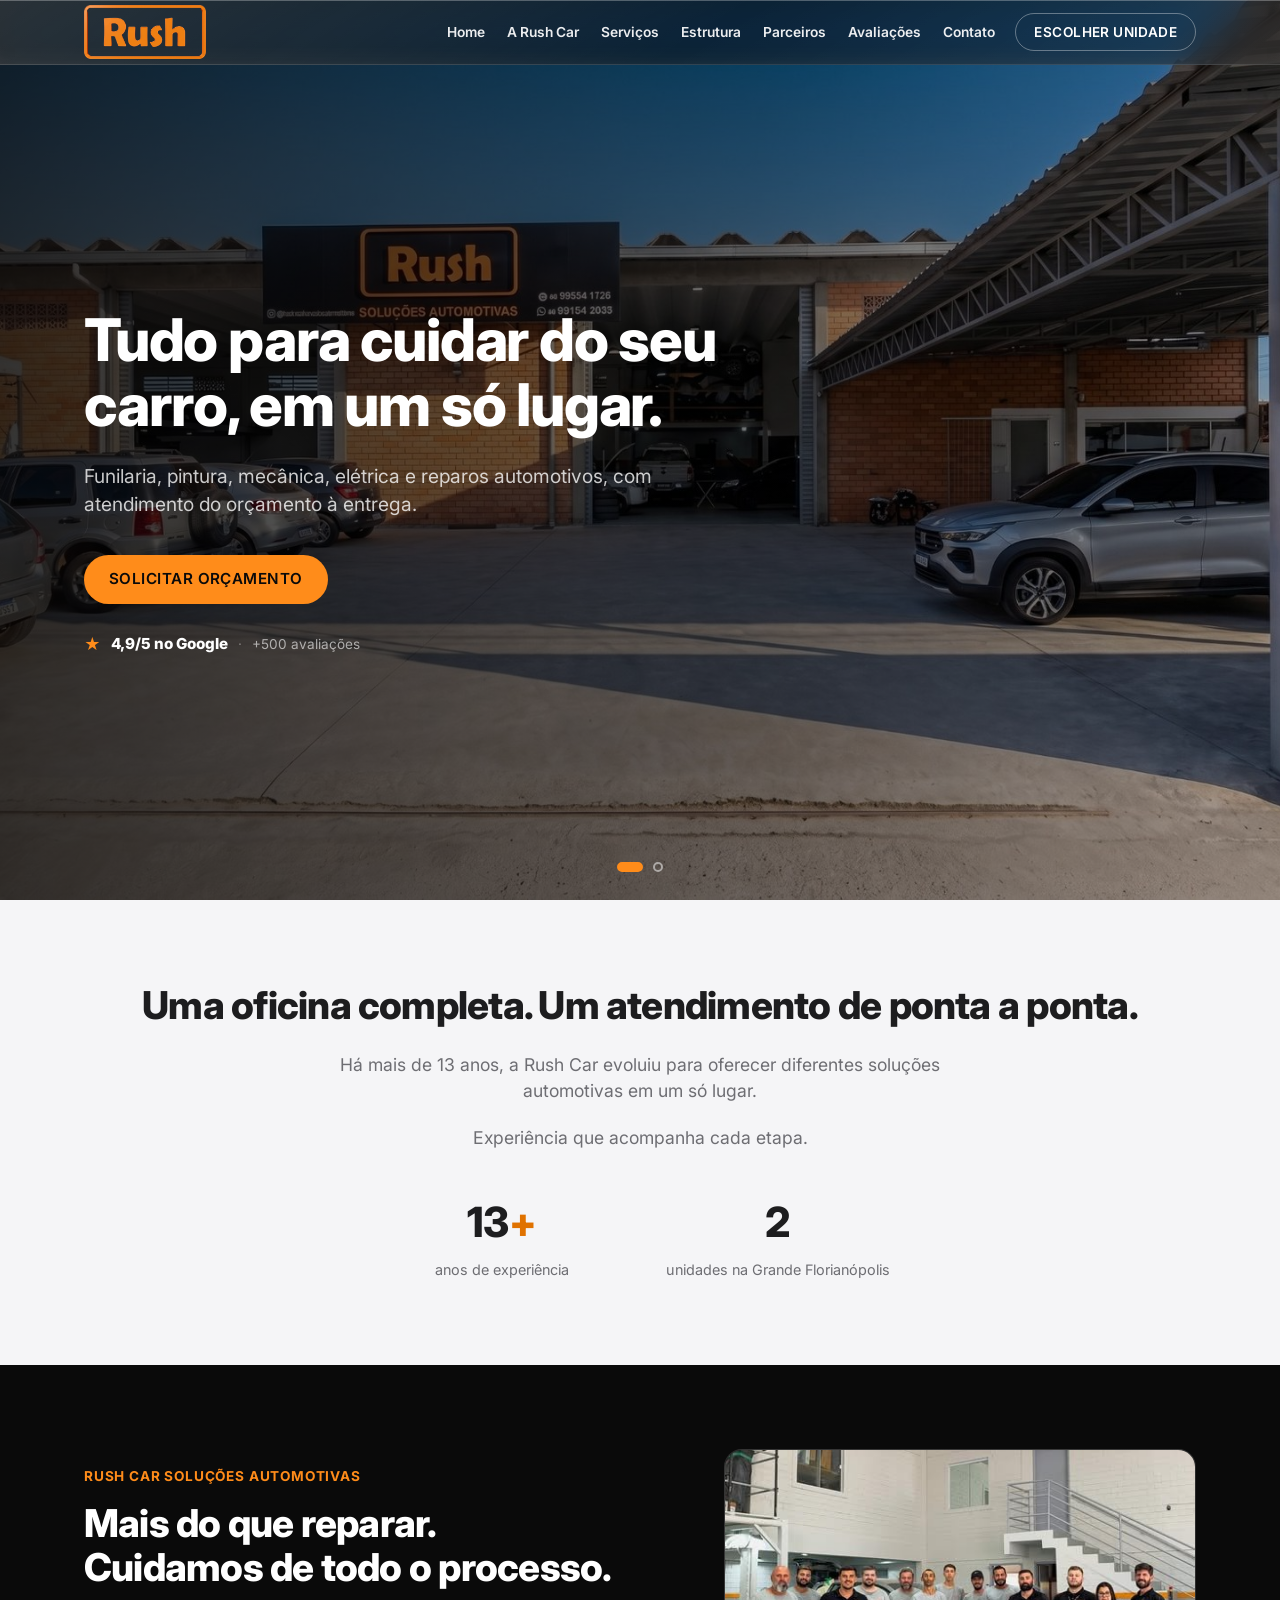
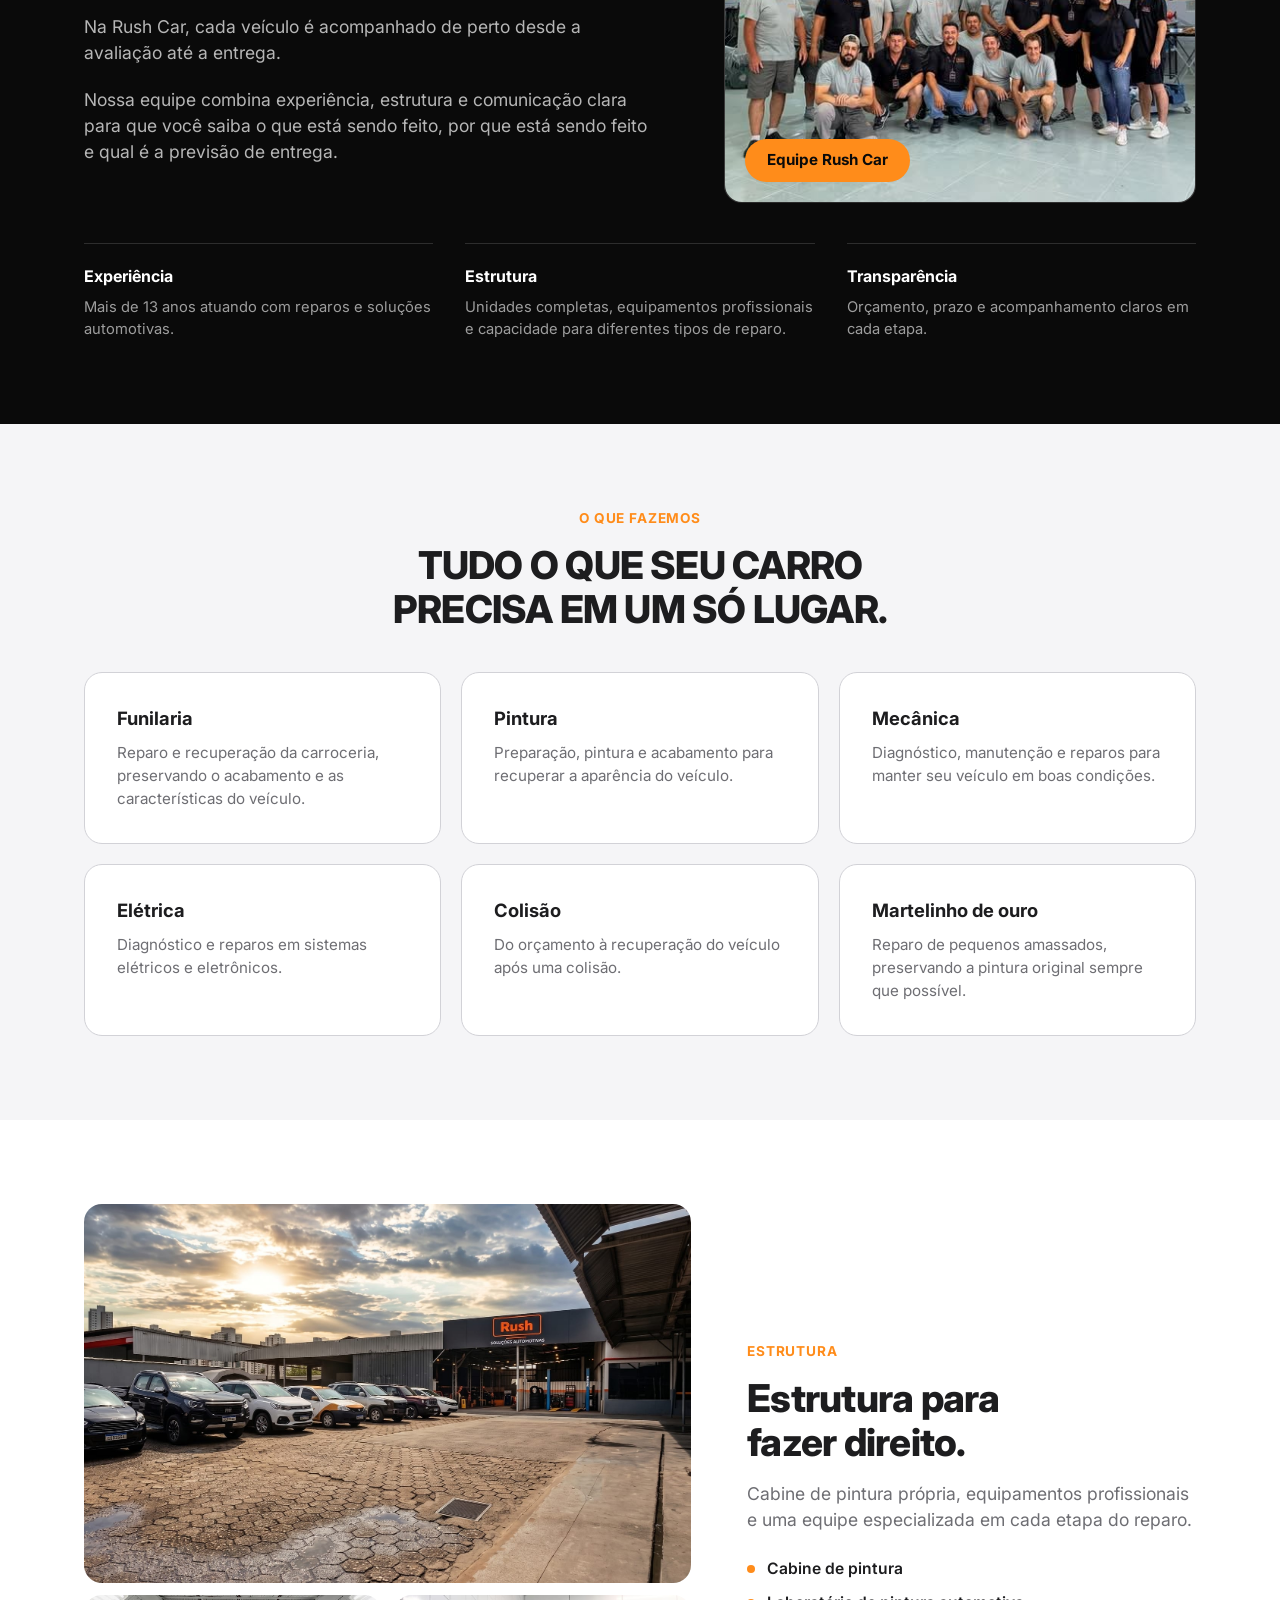
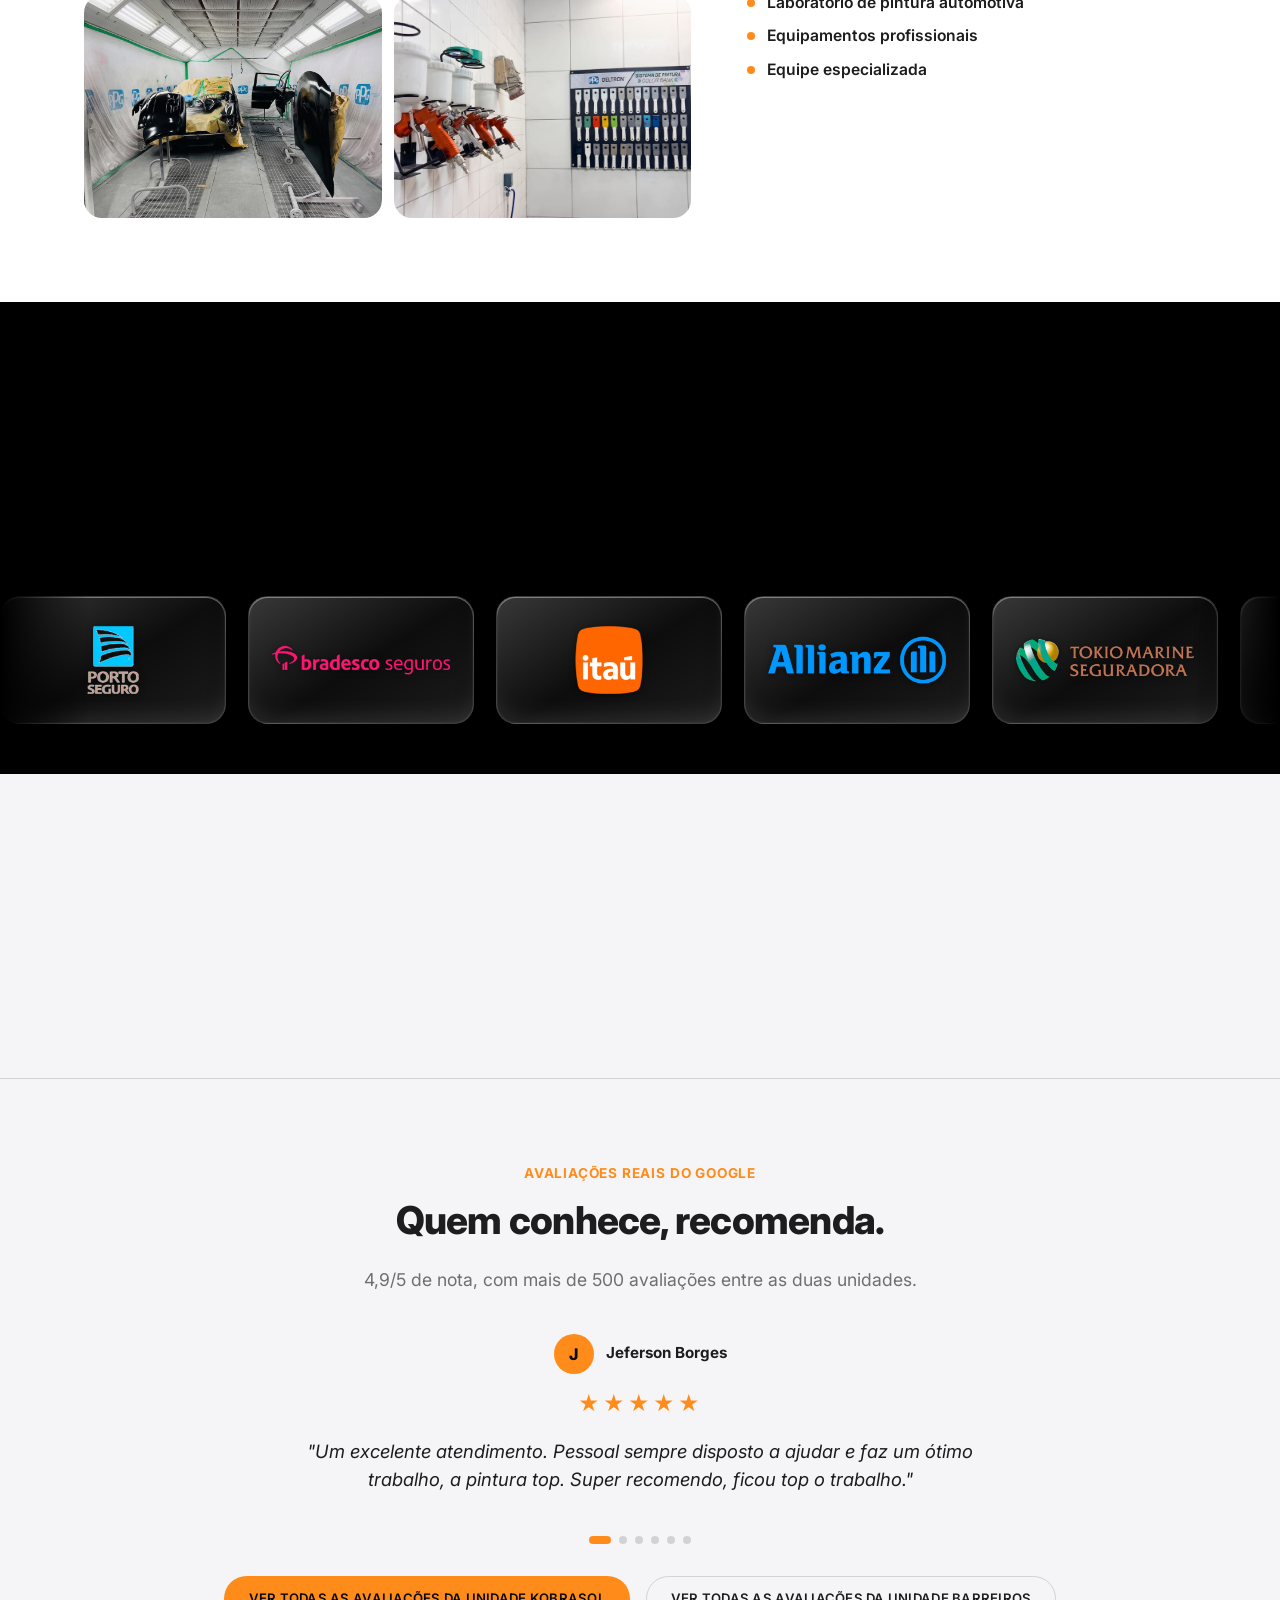
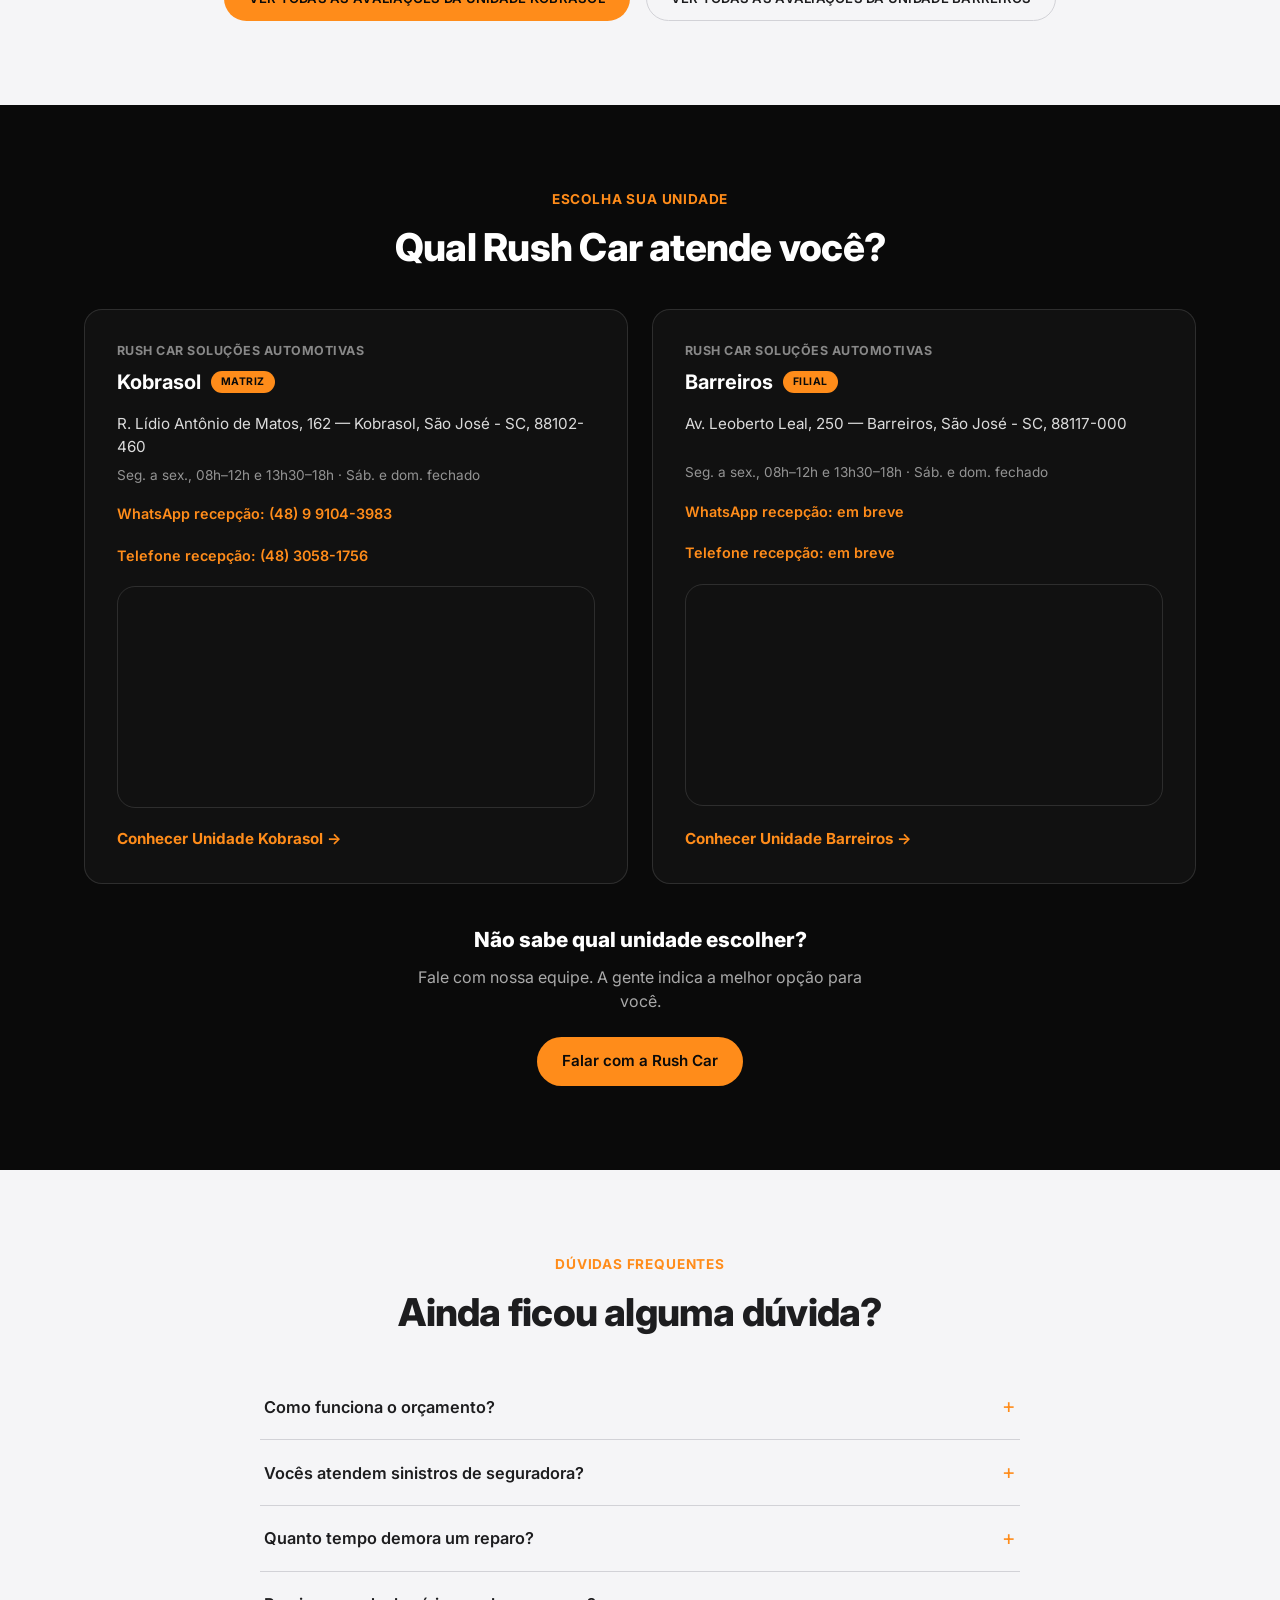
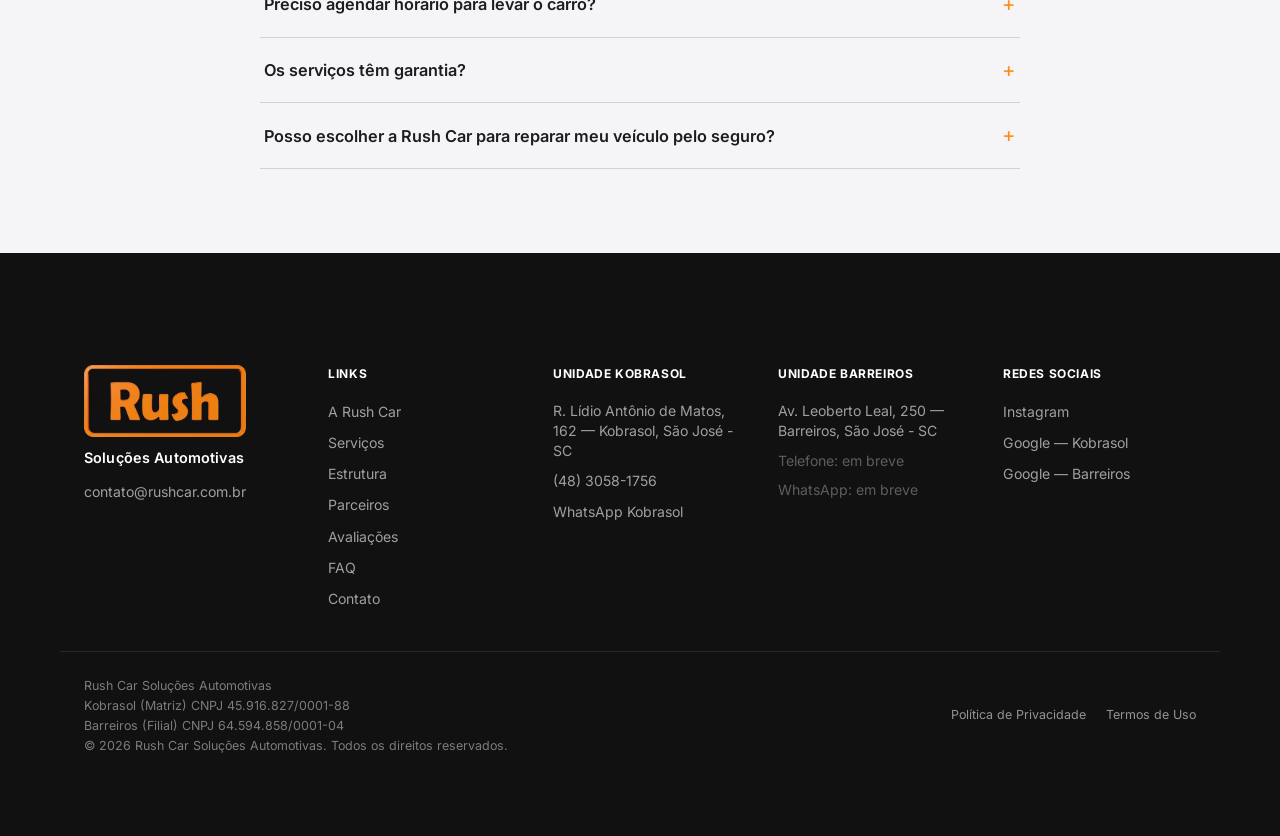
==== commit f774f89e: "Otimização: sitemap, robots, cache de imagem, preload de hero, dimensões de imagem - sitemap.xml + r" ====
--- a/index.html
+++ b/index.html
@@ -11,6 +11,8 @@
 <link rel="icon" type="image/png" sizes="16x16" href="assets/img/favicon/favicon-16x16.png">
 <link rel="icon" type="image/png" sizes="192x192" href="assets/img/favicon/favicon-192.png">
 <link rel="apple-touch-icon" href="assets/img/favicon/apple-touch-icon.png">
+
+<link rel="preload" as="image" href="assets/img/kobrasol-exterior-2.jpg" fetchpriority="high">
 
 <meta property="og:type" content="website">
 <meta property="og:site_name" content="Rush Car Soluções Automotivas">
@@ -102,7 +104,7 @@
 <header class="site-header" id="header">
   <div class="container header-inner">
     <a href="#top" class="logo">
-      <img src="assets/img/logo-rush.png" alt="Rush Car Soluções Automotivas" class="logo-img">
+      <img src="assets/img/logo-rush.png" alt="Rush Car Soluções Automotivas" class="logo-img" width="900" height="399">
     </a>
 
     <nav class="main-nav" id="main-nav">
@@ -184,7 +186,7 @@
       </div>
       <div class="split-visual">
         <div class="visual-card visual-card-photo">
-          <img src="assets/img/equipe-rush-car.jpg" alt="Equipe Rush Car Soluções Automotivas">
+          <img src="assets/img/equipe-rush-car.jpg" alt="Equipe Rush Car Soluções Automotivas" width="482" height="640">
           <div class="visual-badge">Equipe Rush Car</div>
         </div>
       </div>
@@ -249,13 +251,13 @@
       <div class="structure-layout">
         <div class="structure-photos">
           <div class="structure-photo-main">
-            <img src="assets/img/estrutura-01.jpg" alt="Unidade da Rush Car ao entardecer, com pátio de clientes e área de atendimento" loading="lazy">
+            <img src="assets/img/estrutura-01.jpg" alt="Unidade da Rush Car ao entardecer, com pátio de clientes e área de atendimento" loading="lazy" width="1600" height="1451">
           </div>
           <div class="structure-photo-sub">
-            <img src="assets/img/estrutura-02.jpg" alt="Cabine de pintura da Rush Car com peças de um veículo em processo" loading="lazy">
+            <img src="assets/img/estrutura-02.jpg" alt="Cabine de pintura da Rush Car com peças de um veículo em processo" loading="lazy" width="1000" height="750">
           </div>
           <div class="structure-photo-sub">
-            <img src="assets/img/estrutura-03.jpg" alt="Sala de preparação de tintas com pistolas e sistema PPG Deltron Color Bank" loading="lazy">
+            <img src="assets/img/estrutura-03.jpg" alt="Sala de preparação de tintas com pistolas e sistema PPG Deltron Color Bank" loading="lazy" width="1000" height="559">
           </div>
         </div>
         <div class="structure-text">
@@ -569,7 +571,7 @@
 <footer class="site-footer" id="contato">
   <div class="container footer-grid footer-grid-5">
     <div class="footer-col footer-brand-col">
-      <img src="assets/img/logo-rush.png" alt="Rush" class="footer-logo">
+      <img src="assets/img/logo-rush.png" alt="Rush" class="footer-logo" width="900" height="399">
       <p class="footer-brand-tagline">Soluções Automotivas</p>
       <a href="mailto:contato@rushcar.com.br">contato@rushcar.com.br</a>
     </div>
--- a/assets/css/style.css
+++ b/assets/css/style.css
@@ -1375,7 +1375,7 @@
   background: repeating-linear-gradient(45deg, #fafafa, #fafafa 10px, #f2f2f2 10px, #f2f2f2 20px);
 }
 .review-card.is-placeholder .q { font-style: italic; color: var(--gray-600); }
-.ureviews-foot { text-align: center; }
+.ureviews-foot { text-align: center; margin-top: 32px; }
 .ureviews-rating { font-weight: 700; margin-bottom: 14px; }
 
 .cta-final { background: var(--black); color: #fff; text-align: center; padding: 72px 0; }
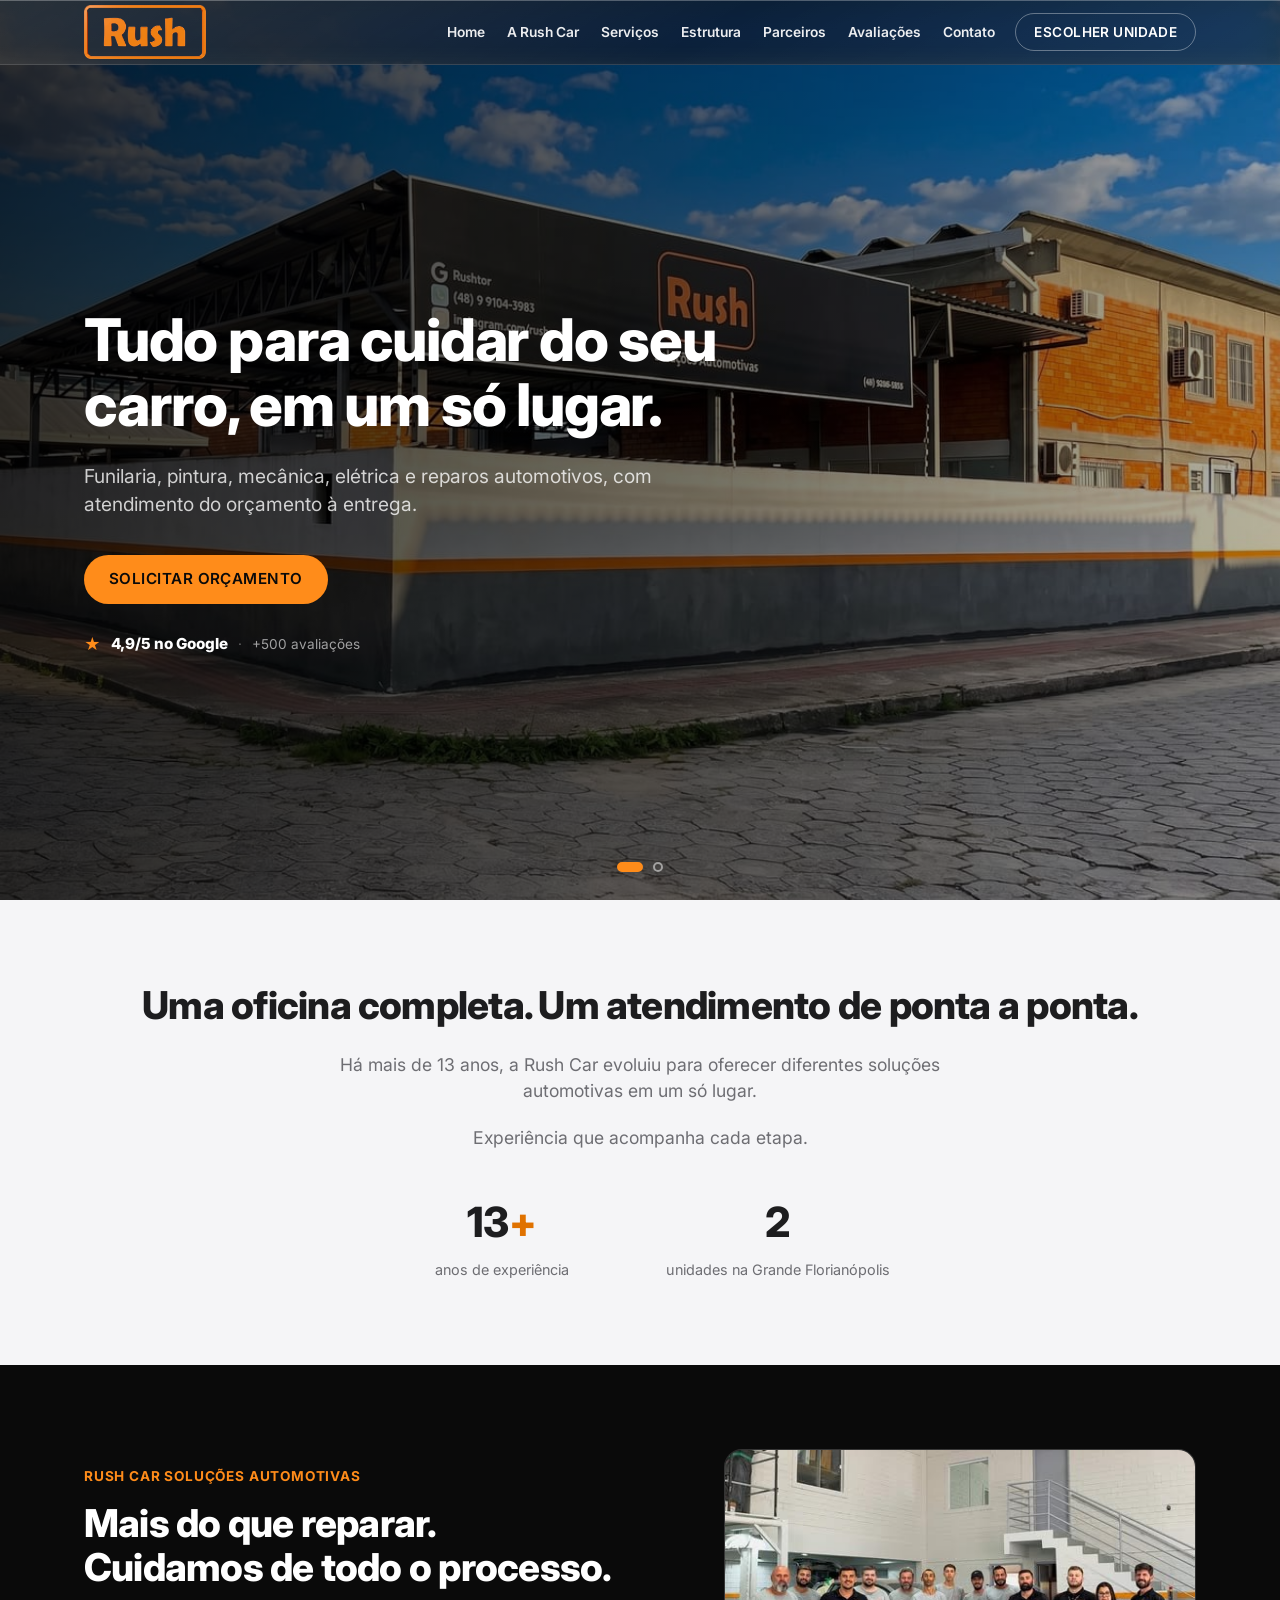
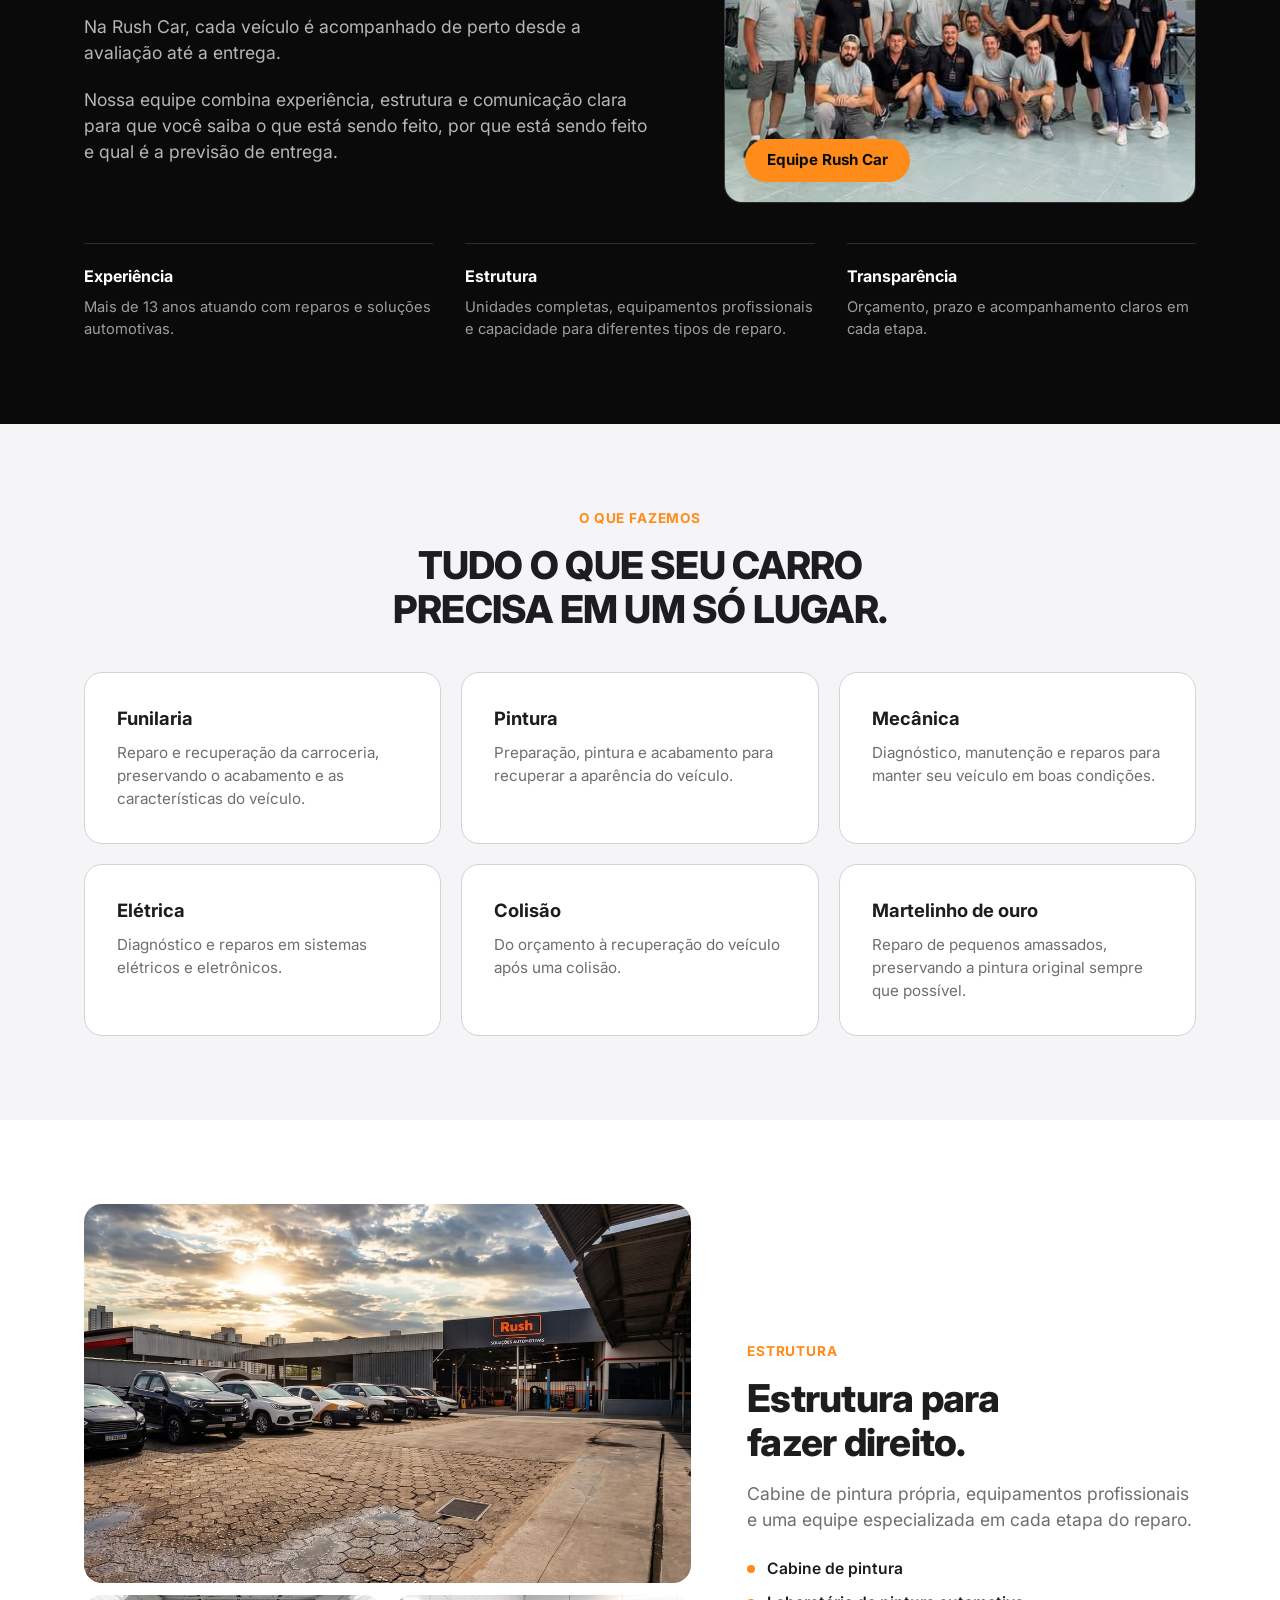
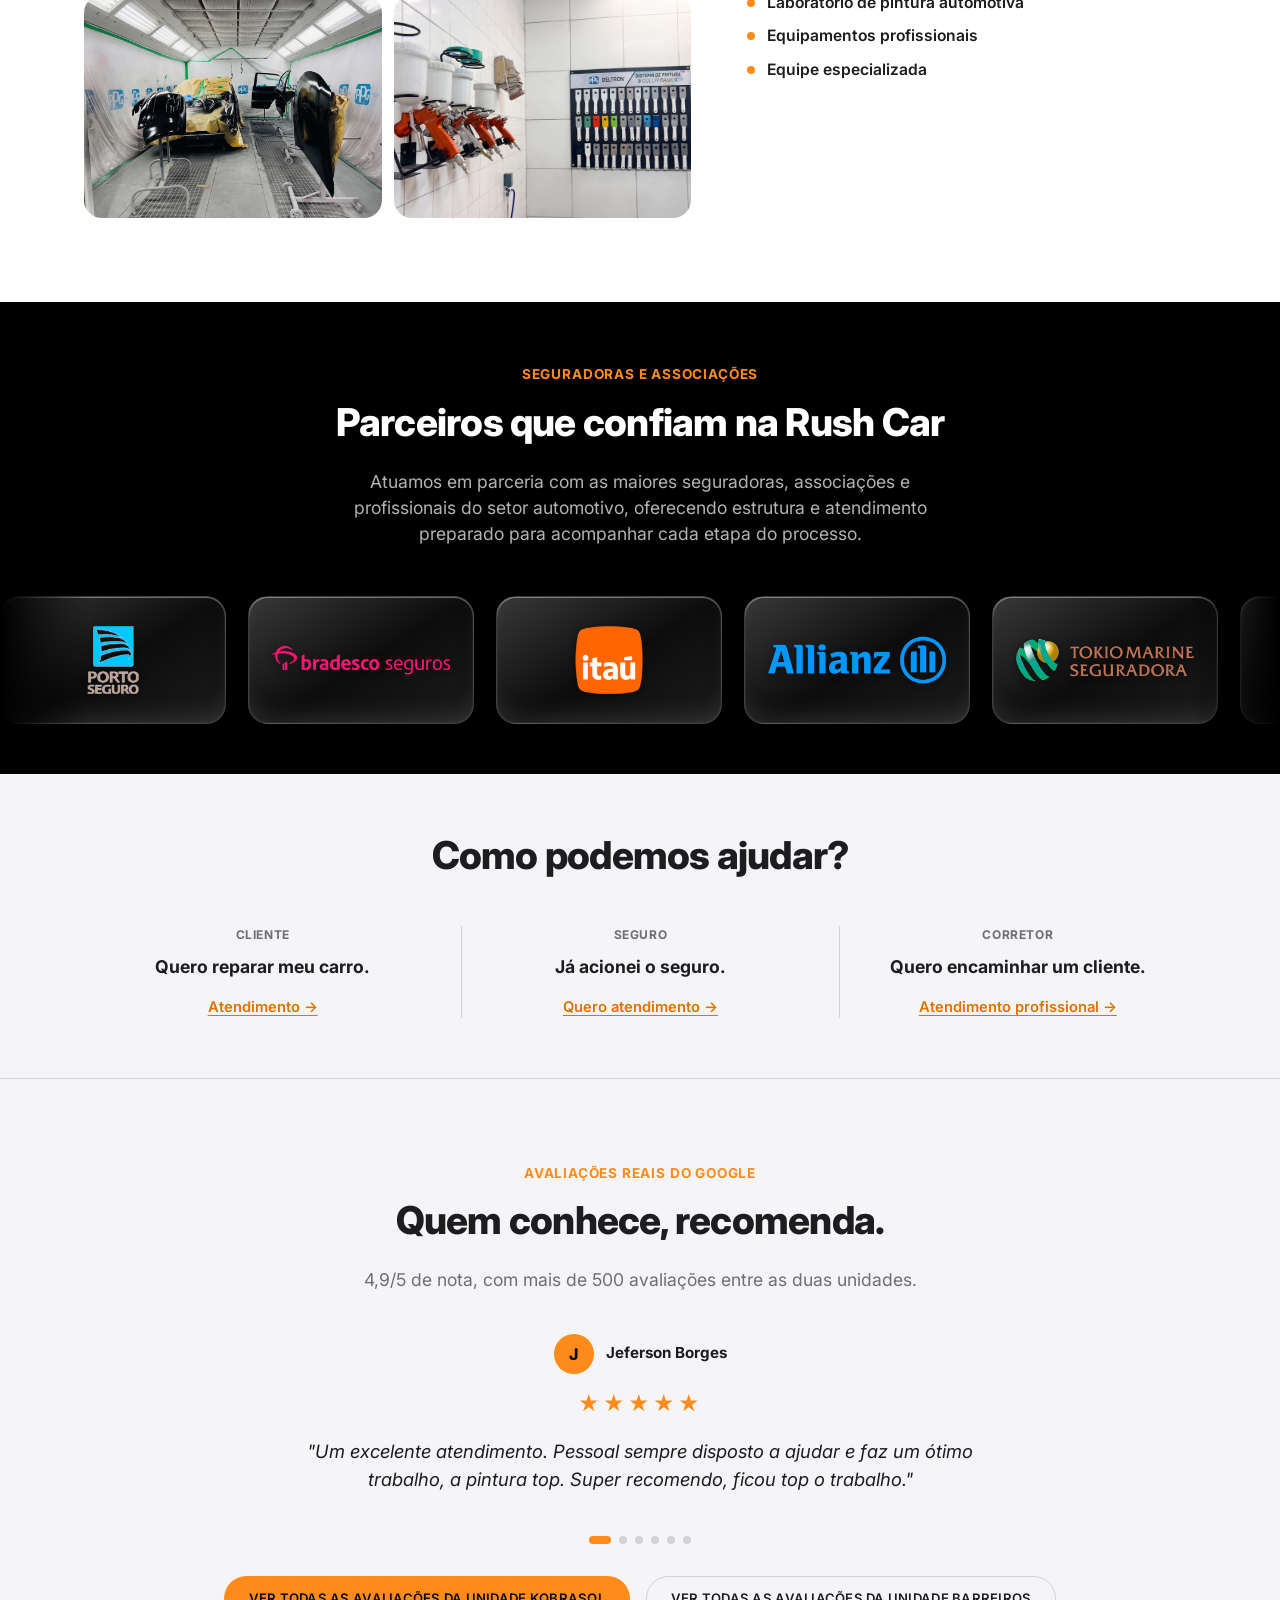
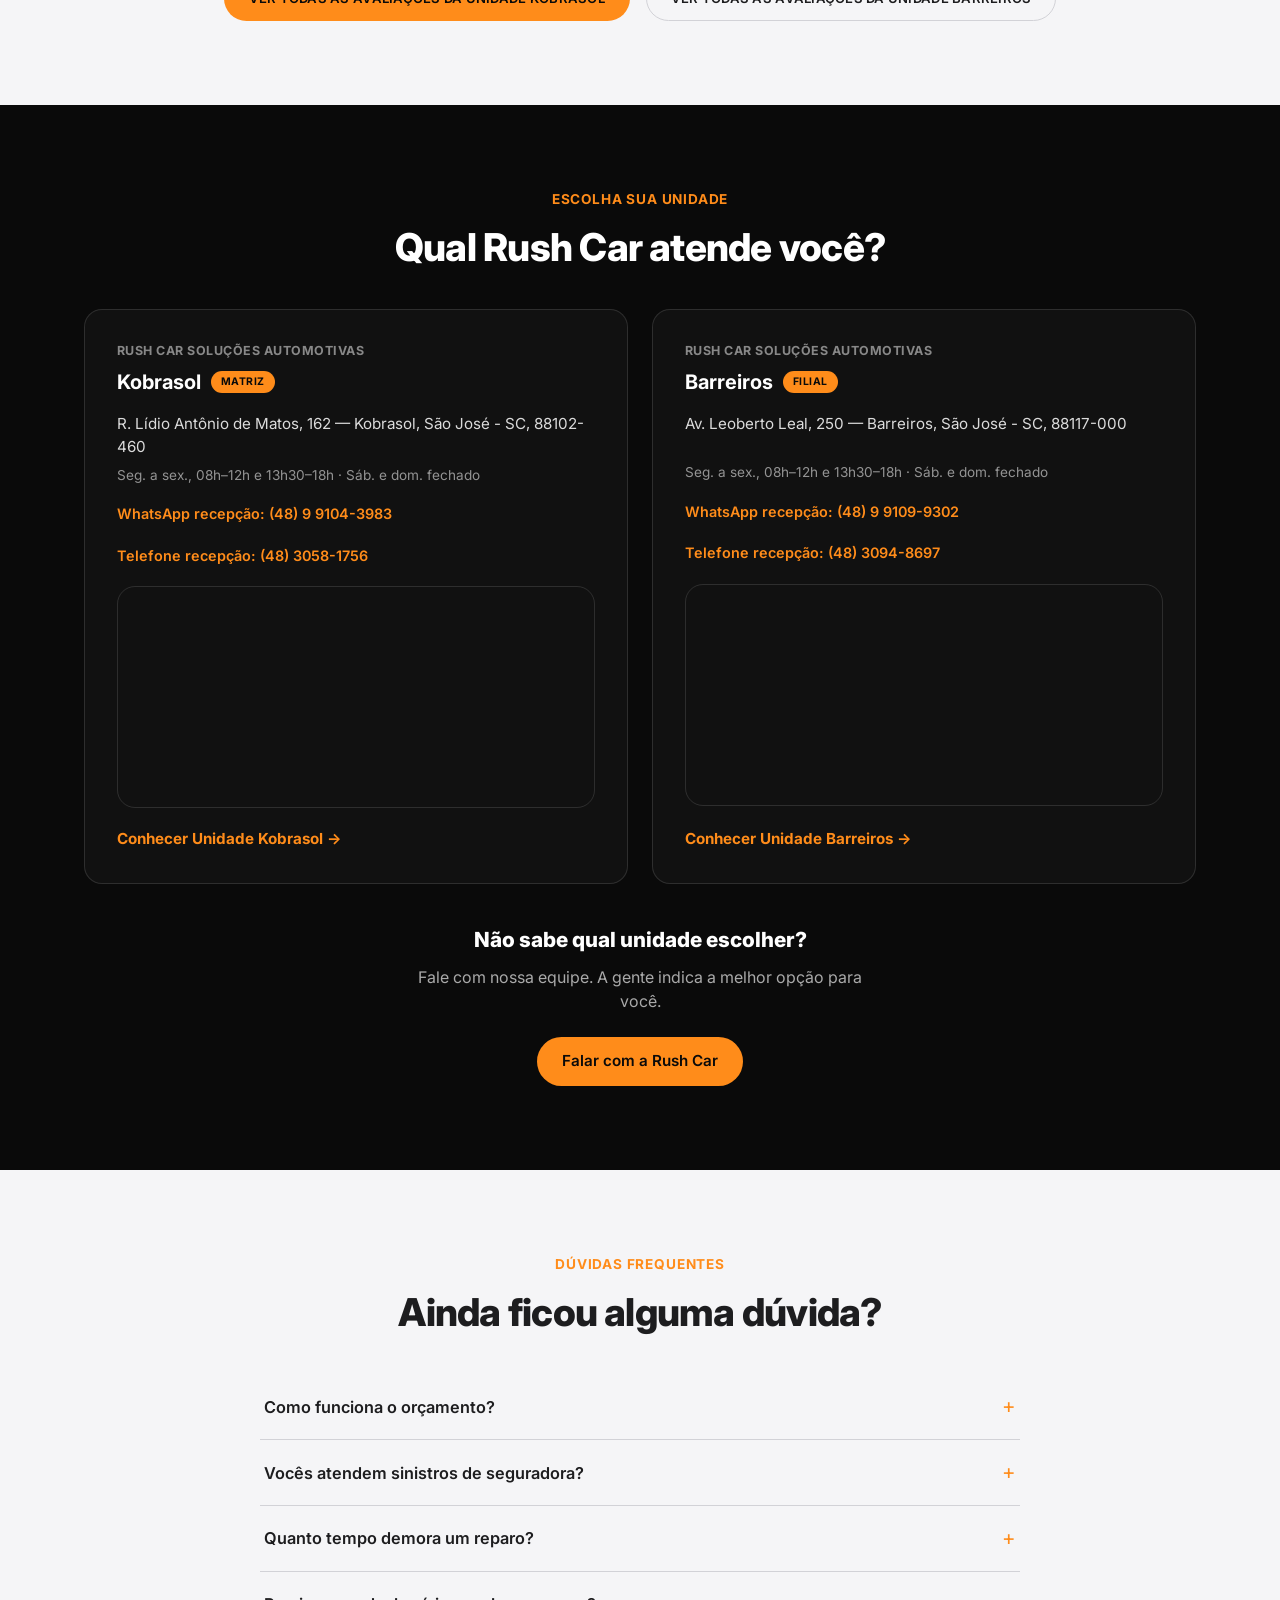
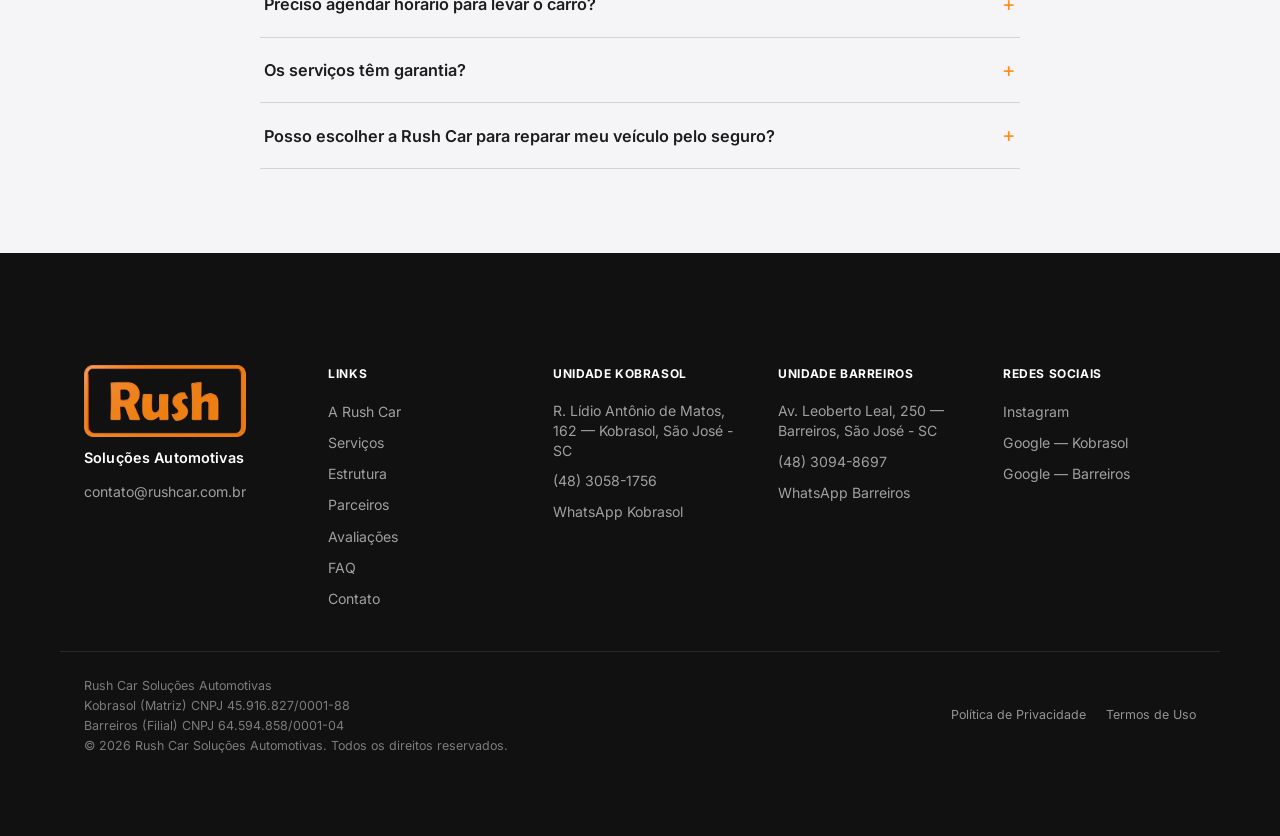
==== commit 02dde393: "Barreiros ganha telefone e WhatsApp próprios; ajustes gerais - Barreiros: telefone comercial (48) 30" ====
--- a/index.html
+++ b/index.html
@@ -12,7 +12,7 @@
 <link rel="icon" type="image/png" sizes="192x192" href="assets/img/favicon/favicon-192.png">
 <link rel="apple-touch-icon" href="assets/img/favicon/apple-touch-icon.png">
 
-<link rel="preload" as="image" href="assets/img/kobrasol-exterior-2.jpg" fetchpriority="high">
+<link rel="preload" as="image" href="assets/img/kobrasol-02.jpg" fetchpriority="high">
 
 <meta property="og:type" content="website">
 <meta property="og:site_name" content="Rush Car Soluções Automotivas">
@@ -33,6 +33,22 @@
   "@context": "https://schema.org",
   "@graph": [
     {
+      "@type": "Organization",
+      "@id": "https://rushsolucoesautomotivas.com.br/#org",
+      "name": "Rush Car Soluções Automotivas",
+      "url": "https://rushsolucoesautomotivas.com.br/",
+      "logo": "https://rushsolucoesautomotivas.com.br/assets/img/logo-rush.png",
+      "sameAs": ["https://www.instagram.com/rushsolucoesautomotivas/"]
+    },
+    {
+      "@type": "WebSite",
+      "@id": "https://rushsolucoesautomotivas.com.br/#website",
+      "url": "https://rushsolucoesautomotivas.com.br/",
+      "name": "Rush Car Soluções Automotivas",
+      "inLanguage": "pt-BR",
+      "publisher": { "@id": "https://rushsolucoesautomotivas.com.br/#org" }
+    },
+    {
       "@type": "AutoRepair",
       "@id": "https://rushsolucoesautomotivas.com.br/#kobrasol",
       "name": "Rush Car Soluções Automotivas — Kobrasol (Matriz)",
@@ -40,6 +56,7 @@
       "image": "https://rushsolucoesautomotivas.com.br/assets/img/og-image.jpg",
       "telephone": "+554830581756",
       "priceRange": "$$",
+      "parentOrganization": { "@id": "https://rushsolucoesautomotivas.com.br/#org" },
       "address": {
         "@type": "PostalAddress",
         "streetAddress": "R. Lídio Antônio de Matos, 162 — Kobrasol",
@@ -48,6 +65,8 @@
         "postalCode": "88102-460",
         "addressCountry": "BR"
       },
+      "geo": { "@type": "GeoCoordinates", "latitude": "-27.5987513", "longitude": "-48.6192281" },
+      "hasMap": "https://www.google.com/maps?q=R.+L%C3%ADdio+Ant%C3%B4nio+de+Matos%2C+162+-+Kobrasol%2C+S%C3%A3o+Jos%C3%A9+-+SC%2C+88102-460",
       "openingHoursSpecification": [
         { "@type": "OpeningHoursSpecification", "dayOfWeek": ["Monday","Tuesday","Wednesday","Thursday","Friday"], "opens": "08:00", "closes": "12:00" },
         { "@type": "OpeningHoursSpecification", "dayOfWeek": ["Monday","Tuesday","Wednesday","Thursday","Friday"], "opens": "13:30", "closes": "18:00" }
@@ -70,6 +89,7 @@
       "url": "https://rushsolucoesautomotivas.com.br/barreiros",
       "image": "https://rushsolucoesautomotivas.com.br/assets/img/og-image.jpg",
       "priceRange": "$$",
+      "parentOrganization": { "@id": "https://rushsolucoesautomotivas.com.br/#org" },
       "address": {
         "@type": "PostalAddress",
         "streetAddress": "Av. Leoberto Leal, 250 — Barreiros",
@@ -79,6 +99,7 @@
         "addressCountry": "BR"
       },
       "geo": { "@type": "GeoCoordinates", "latitude": "-27.5658885", "longitude": "-48.6127535" },
+      "hasMap": "https://www.google.com/maps?q=Av.+Leoberto+Leal%2C+250+-+Barreiros%2C+S%C3%A3o+Jos%C3%A9+-+SC%2C+88117-000",
       "openingHoursSpecification": [
         { "@type": "OpeningHoursSpecification", "dayOfWeek": ["Monday","Tuesday","Wednesday","Thursday","Friday"], "opens": "08:00", "closes": "12:00" },
         { "@type": "OpeningHoursSpecification", "dayOfWeek": ["Monday","Tuesday","Wednesday","Thursday","Friday"], "opens": "13:30", "closes": "18:00" }
@@ -130,10 +151,10 @@
   <!-- ===== HERO ===== -->
   <section class="hero-carousel" id="hero-carousel">
     <div class="hero-slide is-active" data-slide="0">
-      <div class="hero-slide-bg hero-slide-bg--kobrasol" style="background-image:url('assets/img/kobrasol-exterior-2.jpg'), linear-gradient(135deg, #0a0a0a 0%, #241100 55%, #7a3d00 100%)"></div>
+      <div class="hero-slide-bg hero-slide-bg--kobrasol" style="background-image:url('assets/img/kobrasol-02.jpg'), linear-gradient(135deg, #0a0a0a 0%, #241100 55%, #7a3d00 100%)"></div>
     </div>
     <div class="hero-slide" data-slide="1">
-      <div class="hero-slide-bg hero-slide-bg--barreiros" style="background-image:url('assets/img/barreiros-exterior.jpg'), linear-gradient(135deg, #0a0a0a 0%, #1a1a1a 55%, #4a2900 100%)"></div>
+      <div class="hero-slide-bg hero-slide-bg--barreiros" style="background-image:url('assets/img/header-02.jpg'), linear-gradient(135deg, #0a0a0a 0%, #1a1a1a 55%, #4a2900 100%)"></div>
     </div>
 
     <div class="container hero-content reveal">
@@ -473,8 +494,8 @@
           <h3>Barreiros <span class="unit-tag">Filial</span></h3>
           <p class="location-address">Av. Leoberto Leal, 250 — Barreiros, São José - SC, 88117-000</p>
           <p class="unit-hours">Seg. a sex., 08h–12h e 13h30–18h · Sáb. e dom. fechado</p>
-          <p class="contact-link contact-link-disabled">WhatsApp recepção: em breve</p>
-          <p class="contact-link contact-link-disabled">Telefone recepção: em breve</p>
+          <a class="contact-link" href="https://wa.me/5548991099302?text=Ol%C3%A1!%20Vim%20pelo%20site%20da%20Rush%20Car%20(Barreiros)." target="_blank" rel="noopener">WhatsApp recepção: (48) 9 9109-9302</a>
+          <a class="contact-link" href="tel:+554830948697">Telefone recepção: (48) 3094-8697</a>
           <div class="map-embed">
             <iframe
               title="Mapa — Rush Car Barreiros"
@@ -597,8 +618,8 @@
     <div class="footer-col">
       <h4>Unidade Barreiros</h4>
       <span class="footer-text">Av. Leoberto Leal, 250 — Barreiros, São José - SC</span>
-      <span class="footer-text footer-text-disabled">Telefone: em breve</span>
-      <span class="footer-text footer-text-disabled">WhatsApp: em breve</span>
+      <a href="tel:+554830948697">(48) 3094-8697</a>
+      <a href="https://wa.me/5548991099302" target="_blank" rel="noopener">WhatsApp Barreiros</a>
     </div>
 
     <div class="footer-col">
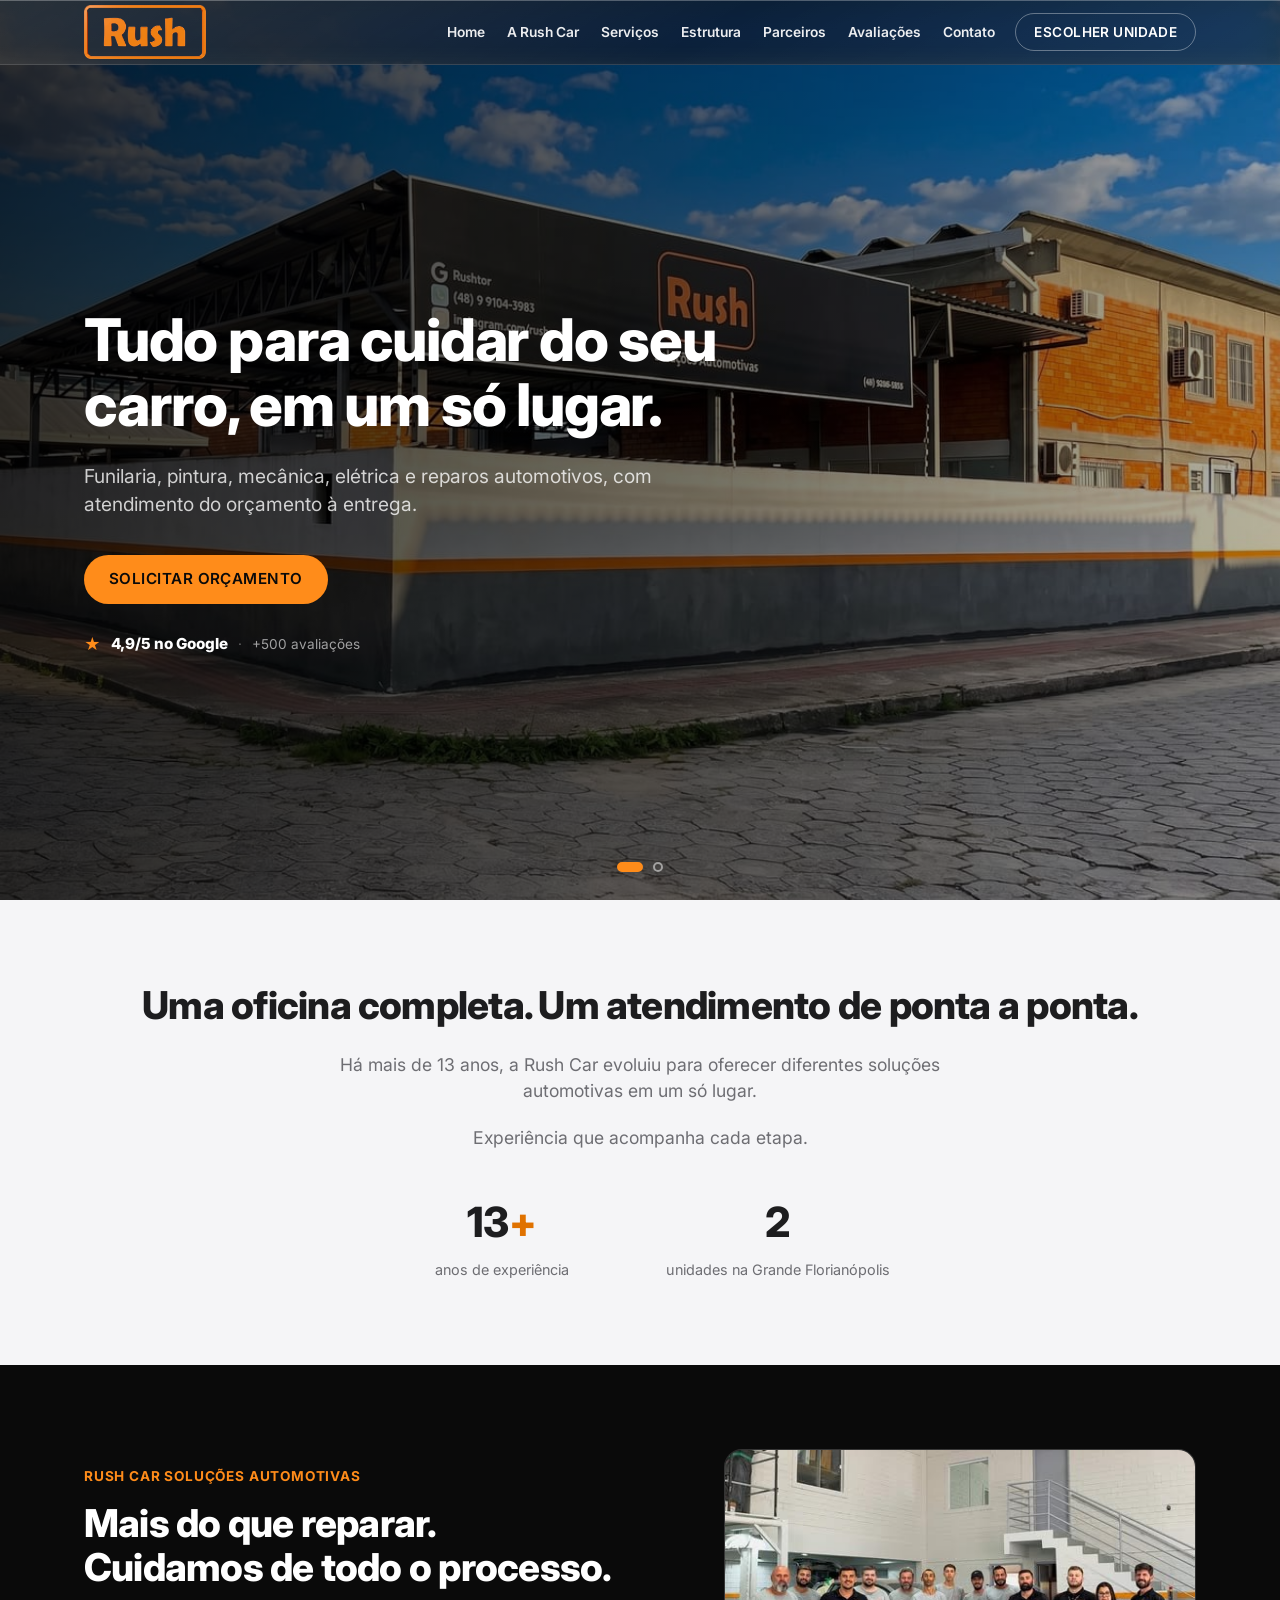
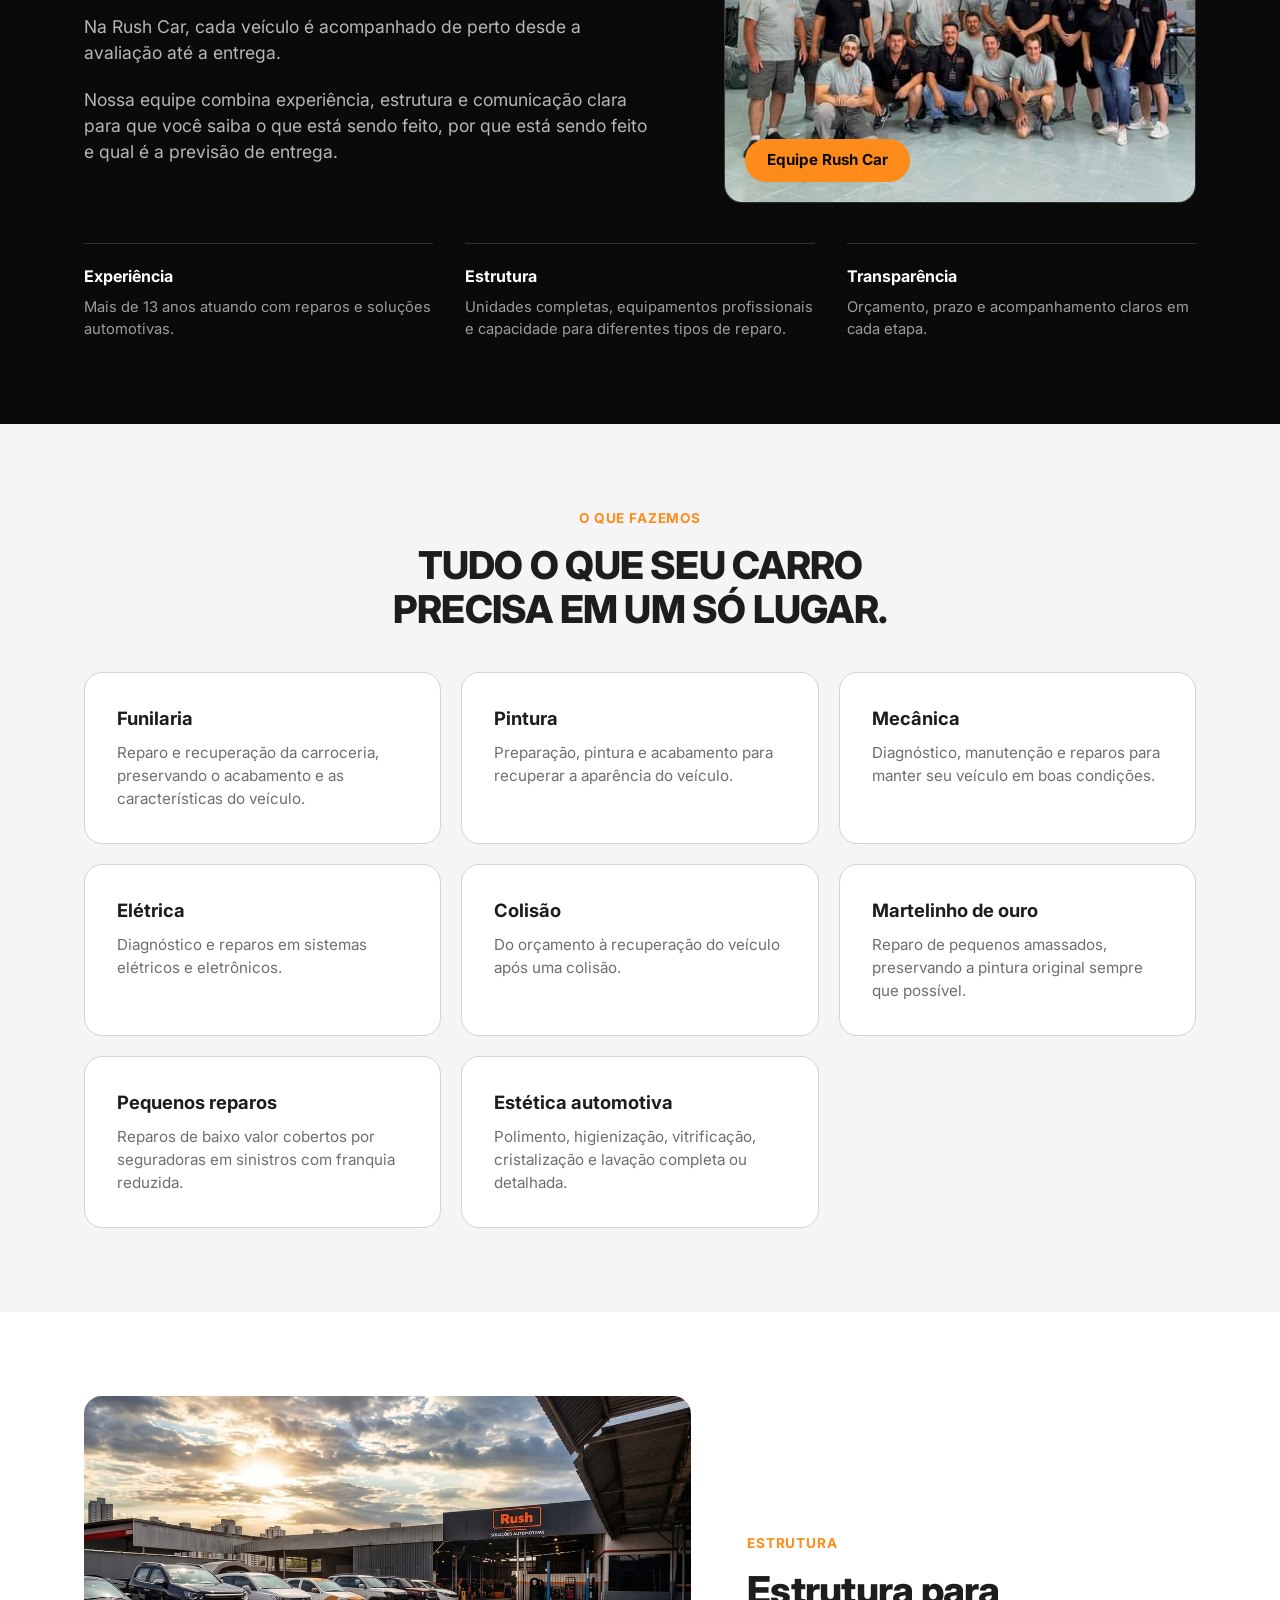
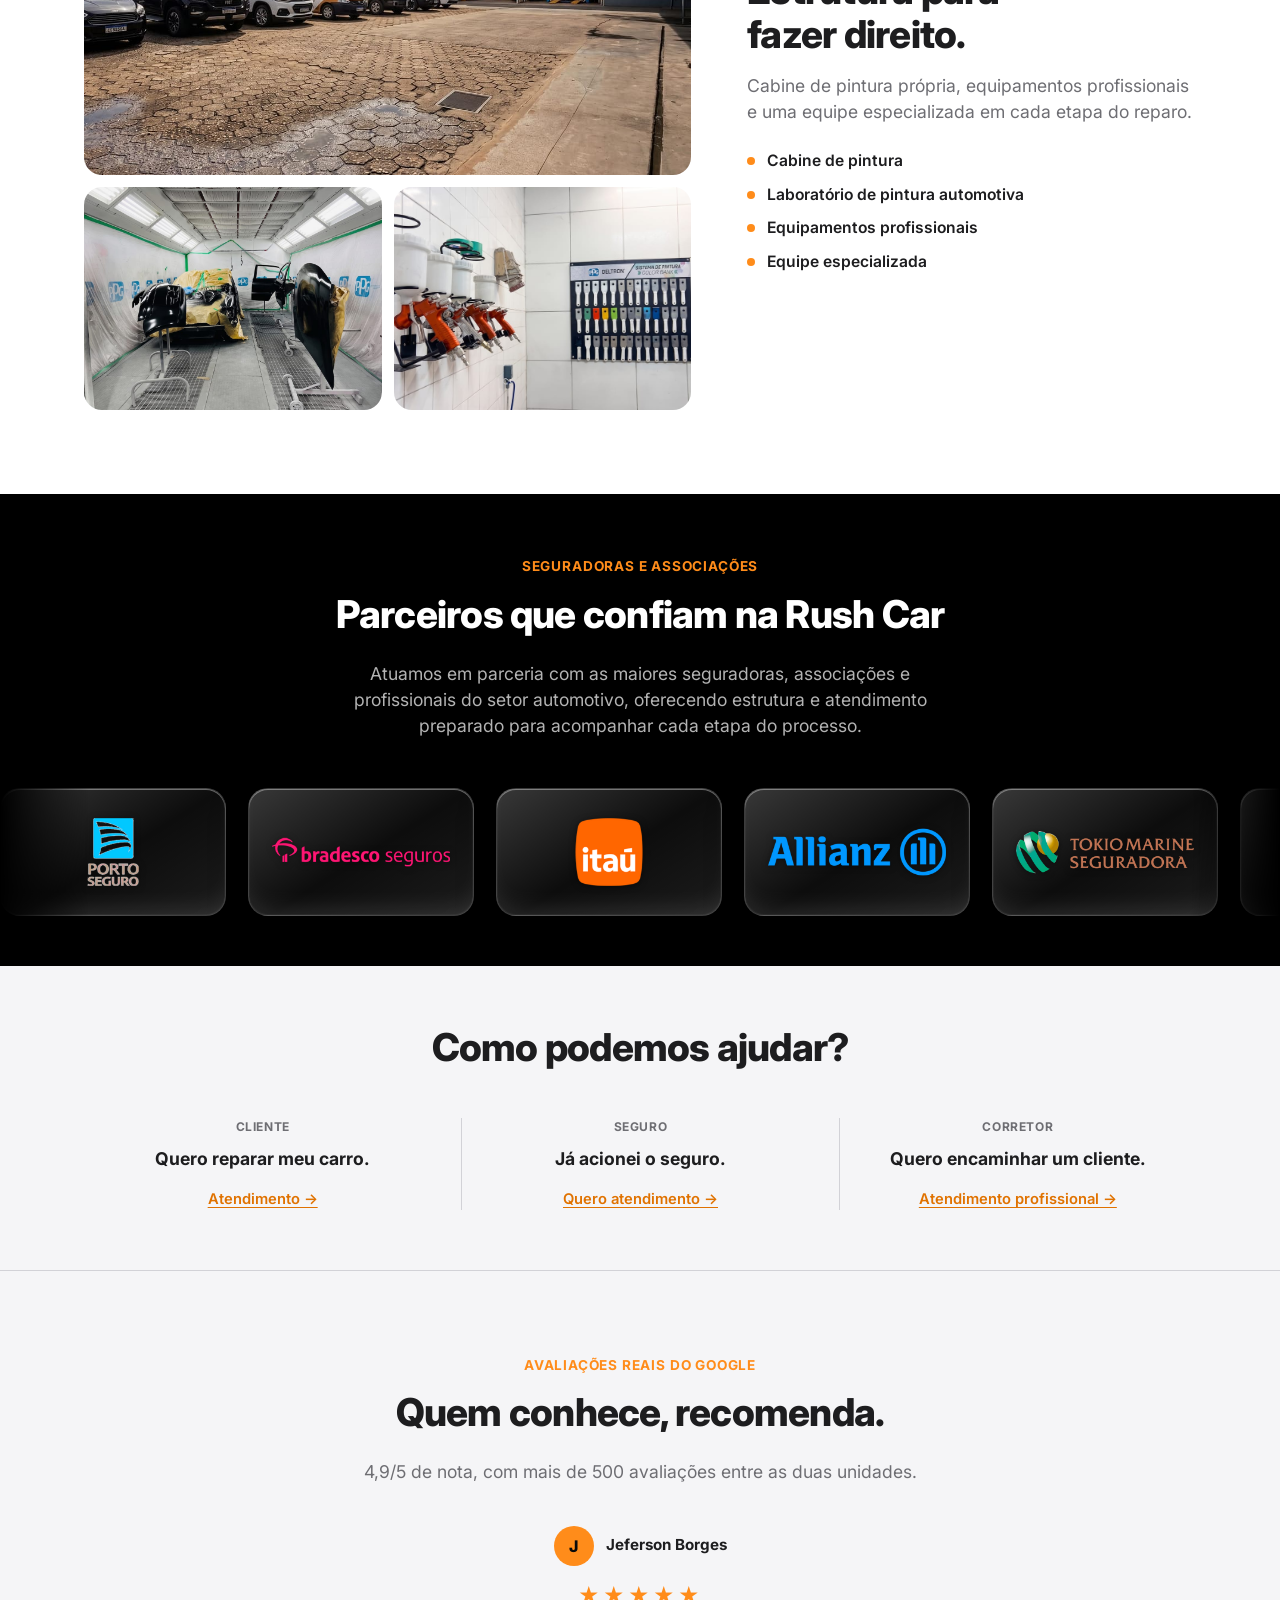
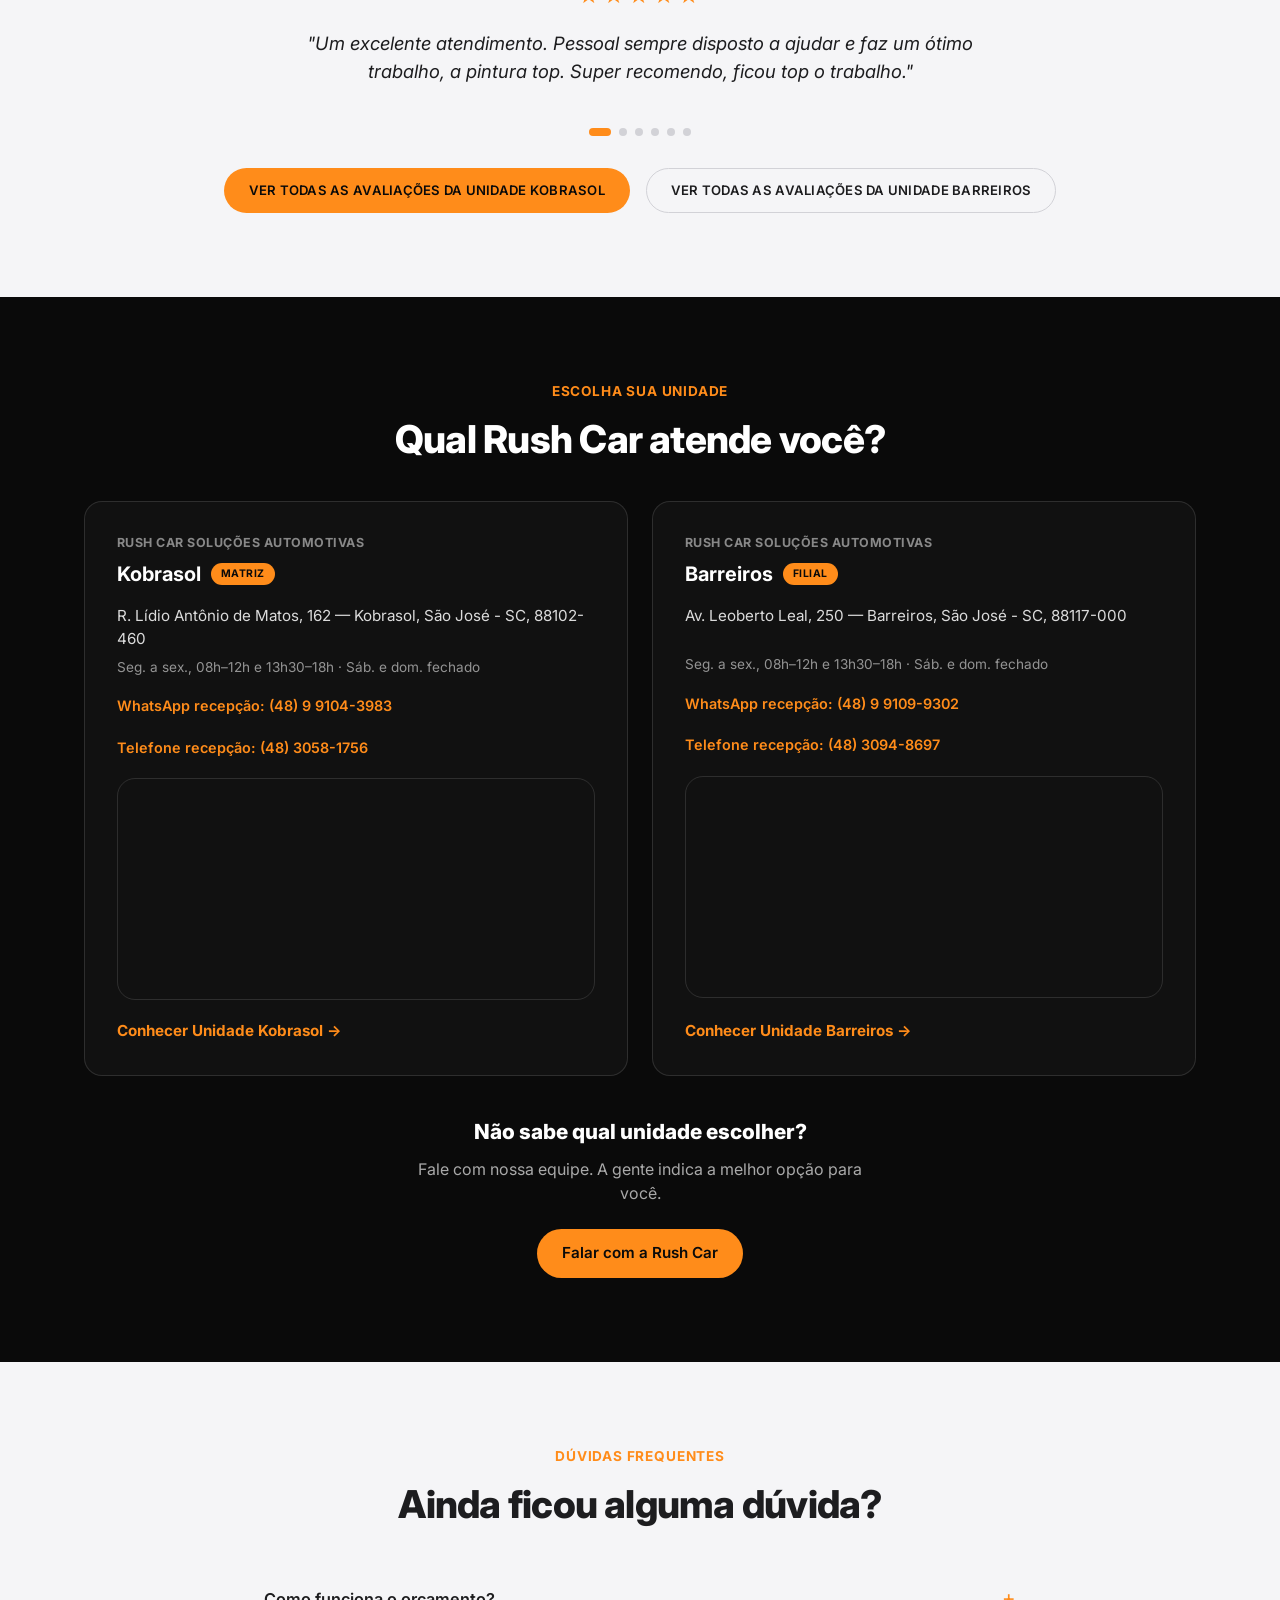
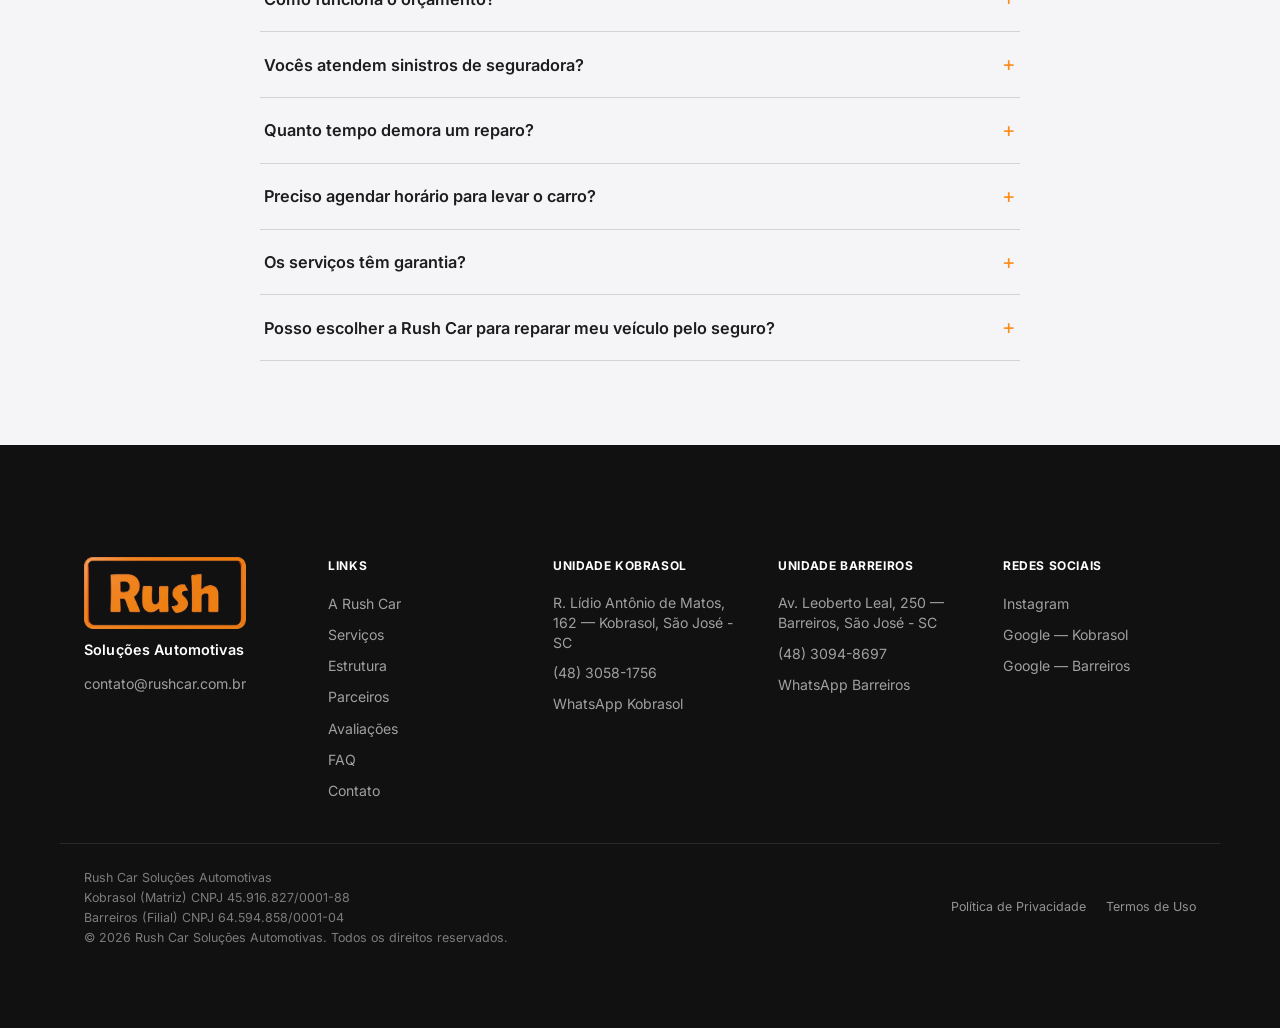
==== commit 068e57c8: "Adiciona serviços "Pequenos reparos" e "Estética automotiva" - Home: 2 novos cards no grid de serviç" ====
--- a/index.html
+++ b/index.html
@@ -262,6 +262,14 @@
           <h3>Martelinho de ouro</h3>
           <p>Reparo de pequenos amassados, preservando a pintura original sempre que possível.</p>
         </article>
+        <article class="card">
+          <h3>Pequenos reparos</h3>
+          <p>Reparos de baixo valor cobertos por seguradoras em sinistros com franquia reduzida.</p>
+        </article>
+        <article class="card">
+          <h3>Estética automotiva</h3>
+          <p>Polimento, higienização, vitrificação, cristalização e lavação completa ou detalhada.</p>
+        </article>
       </div>
     </div>
   </section>
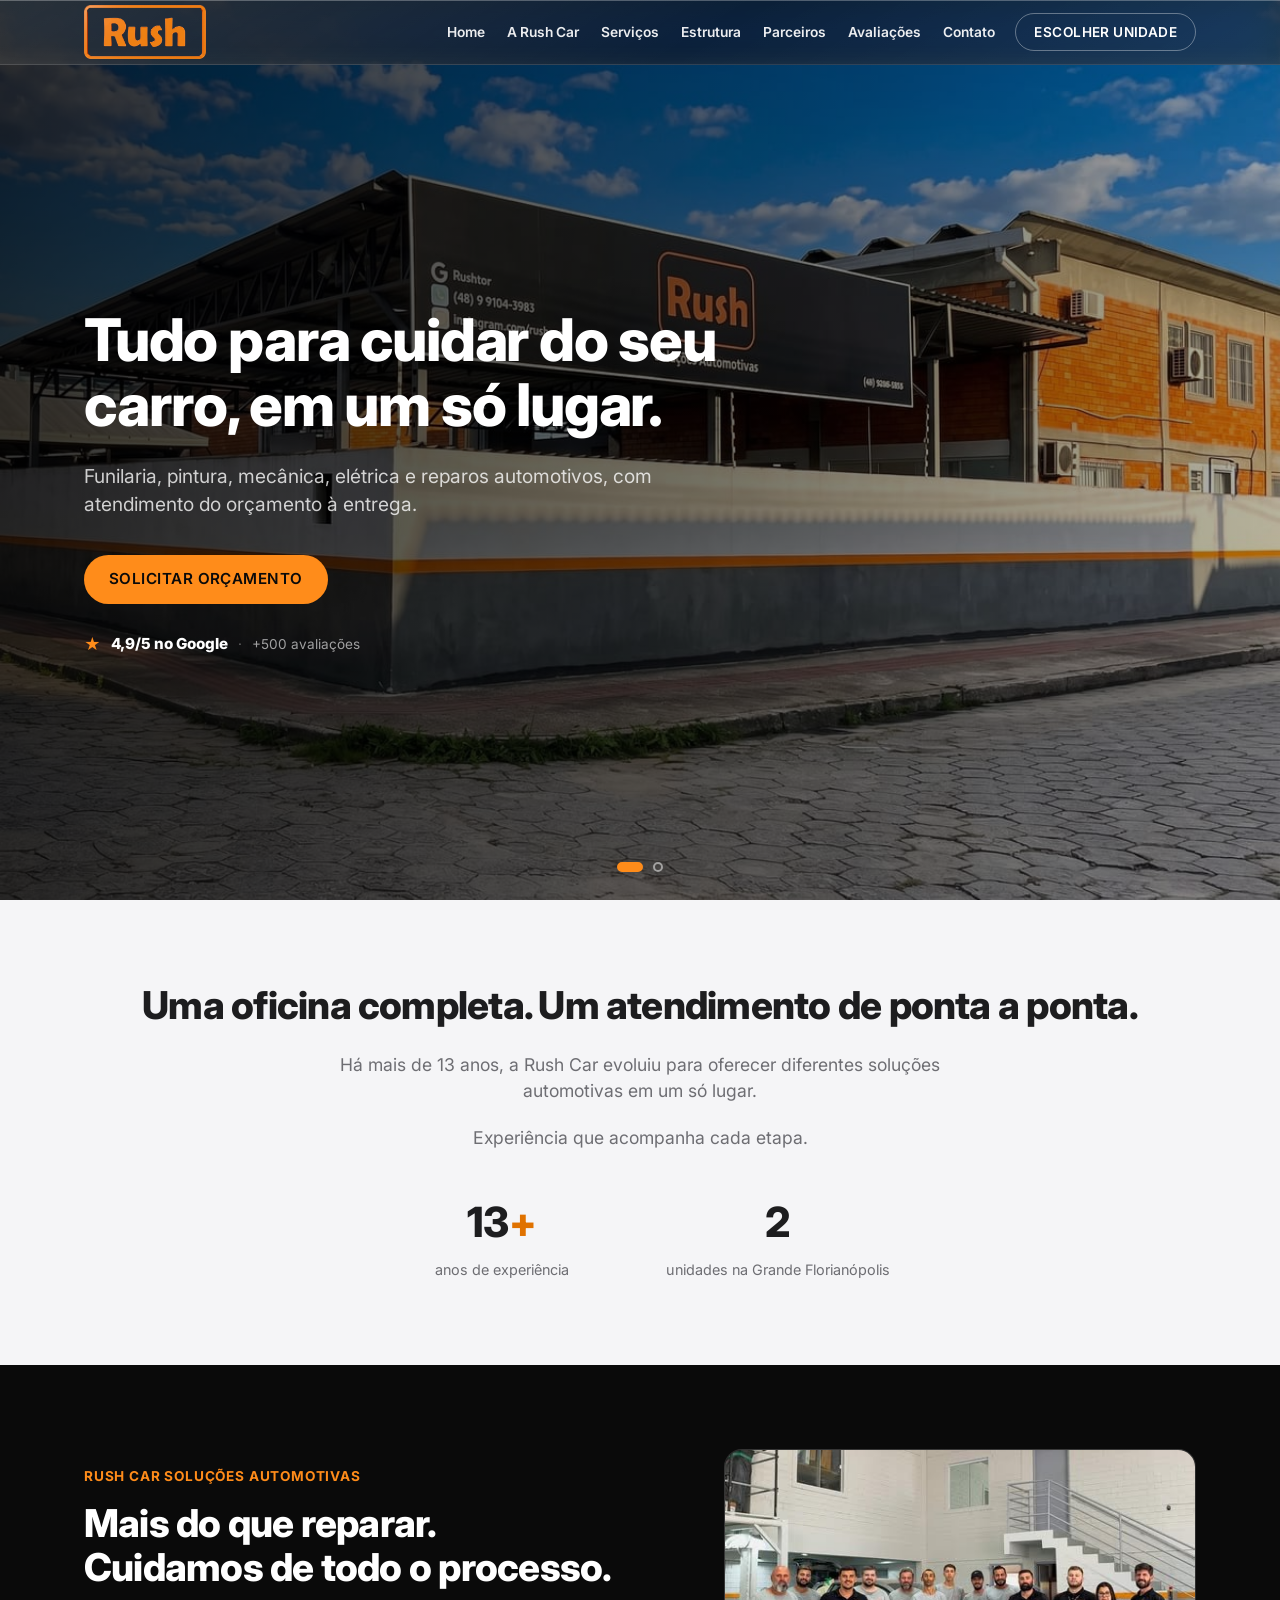
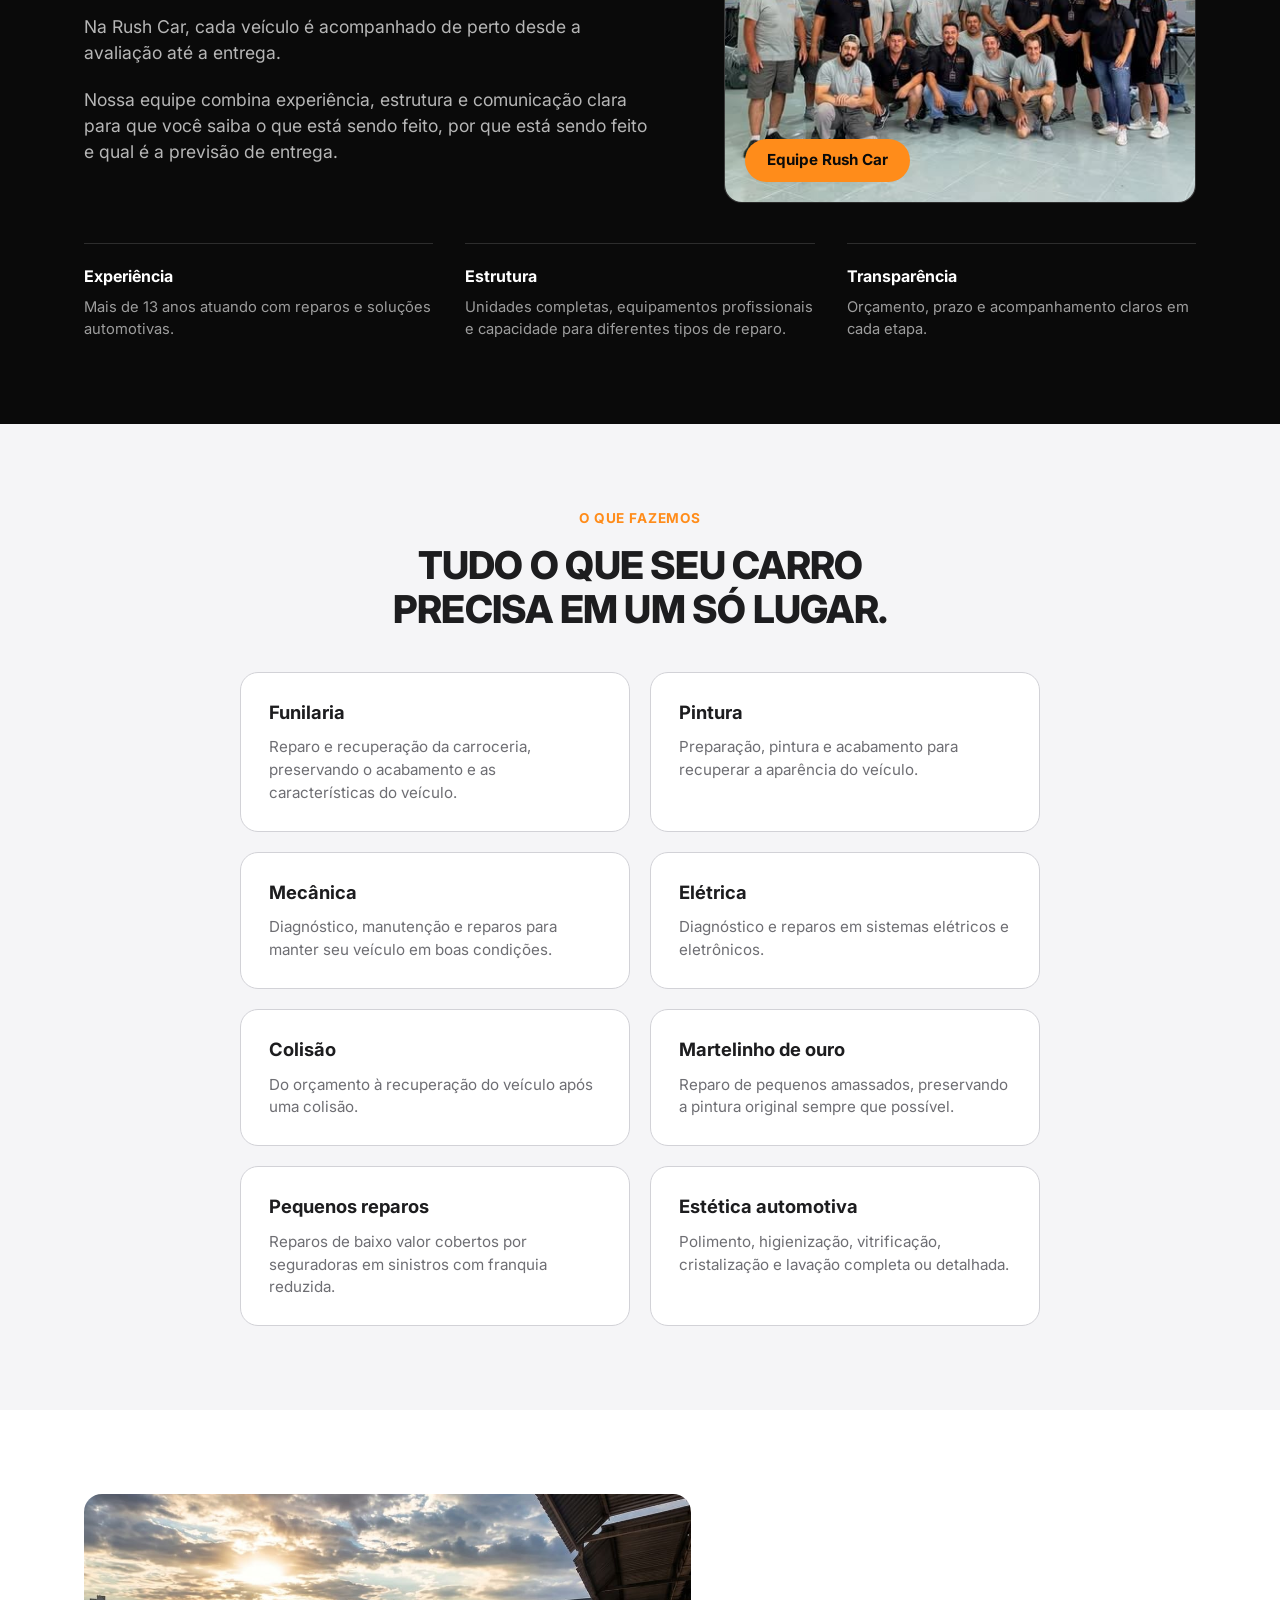
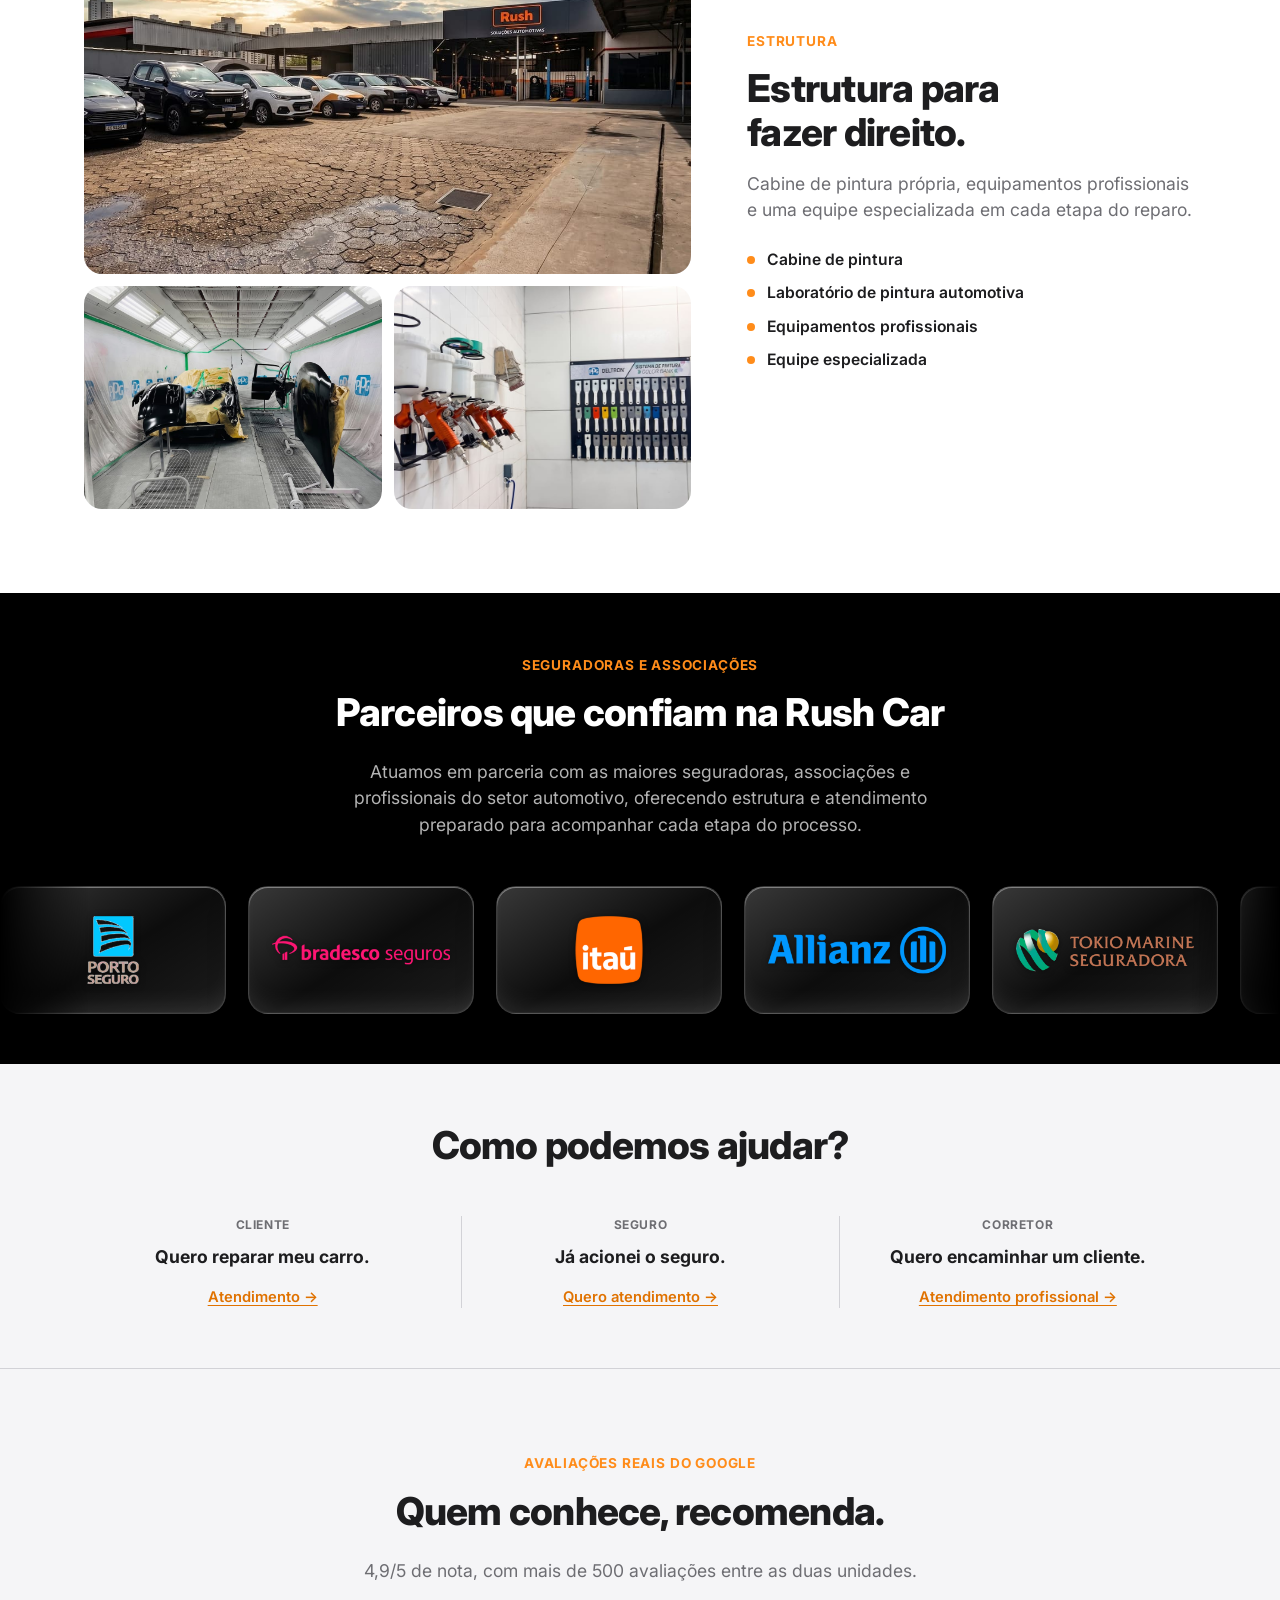
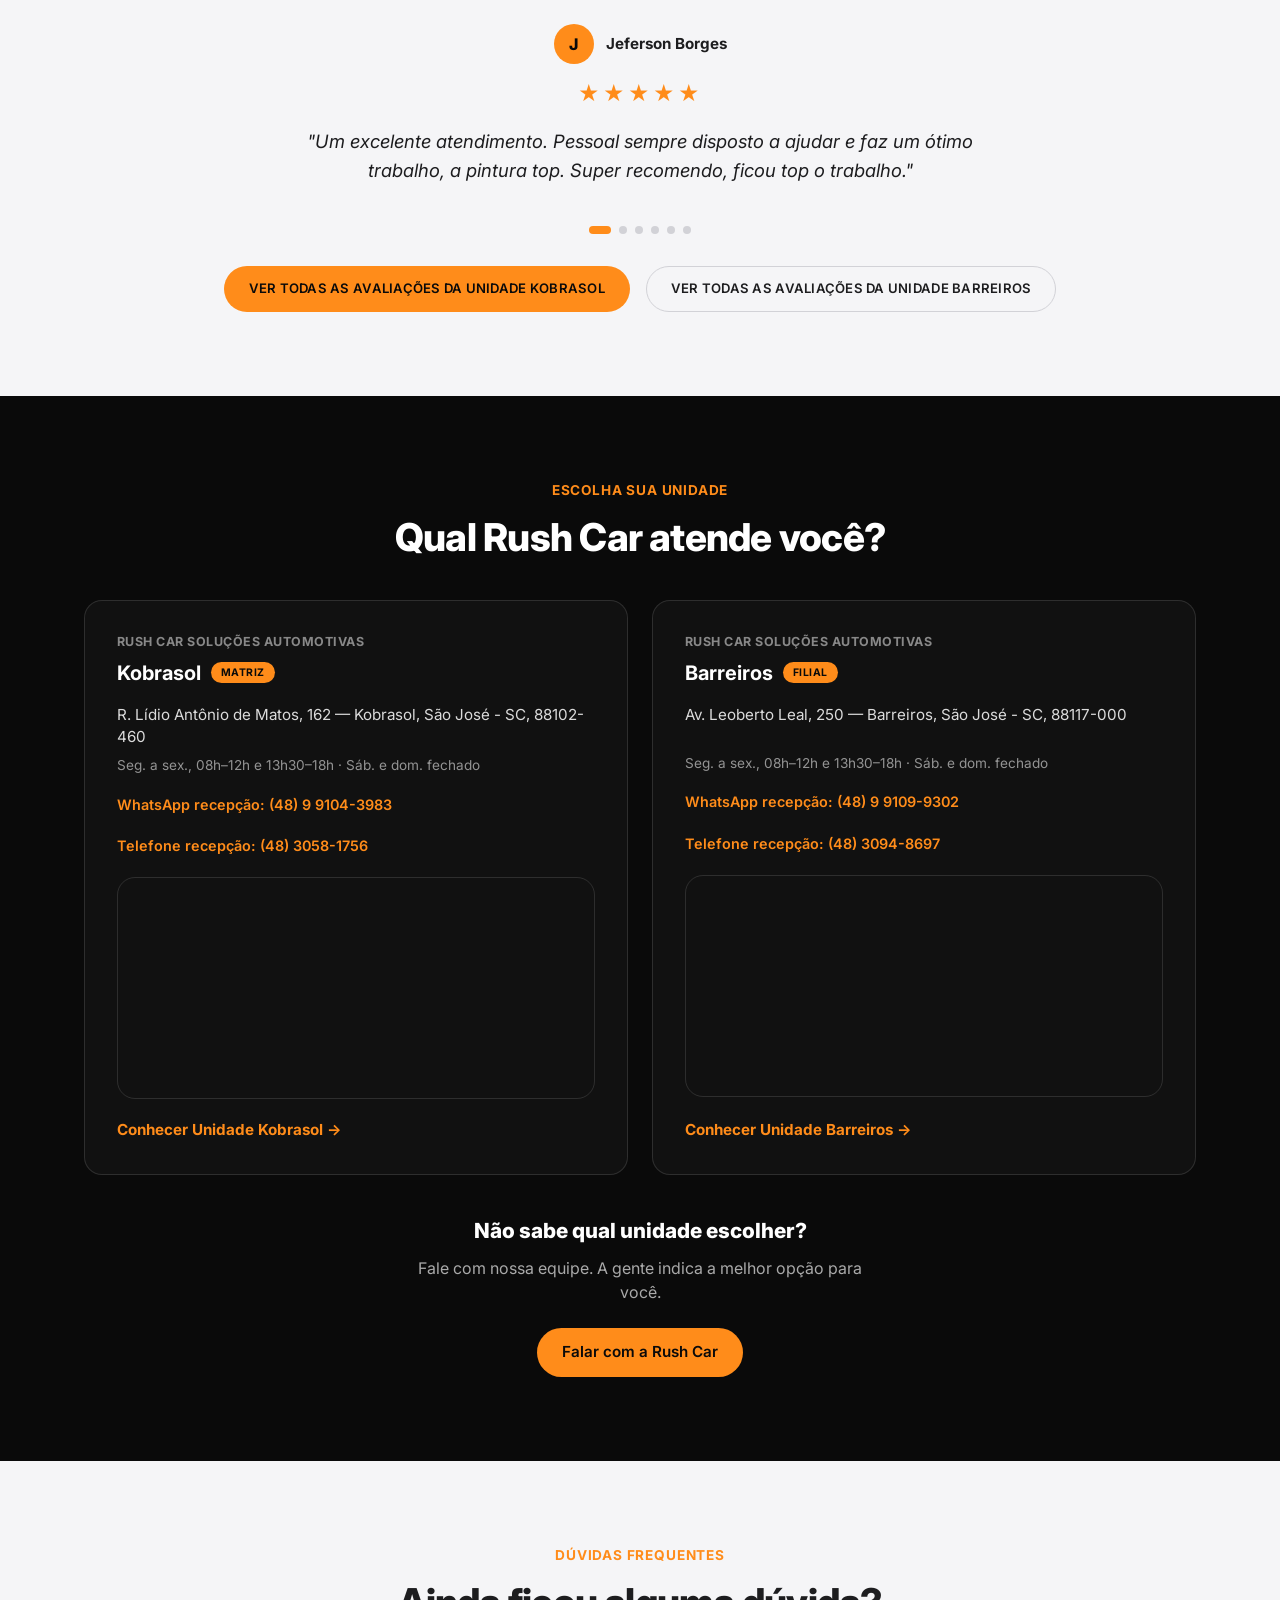
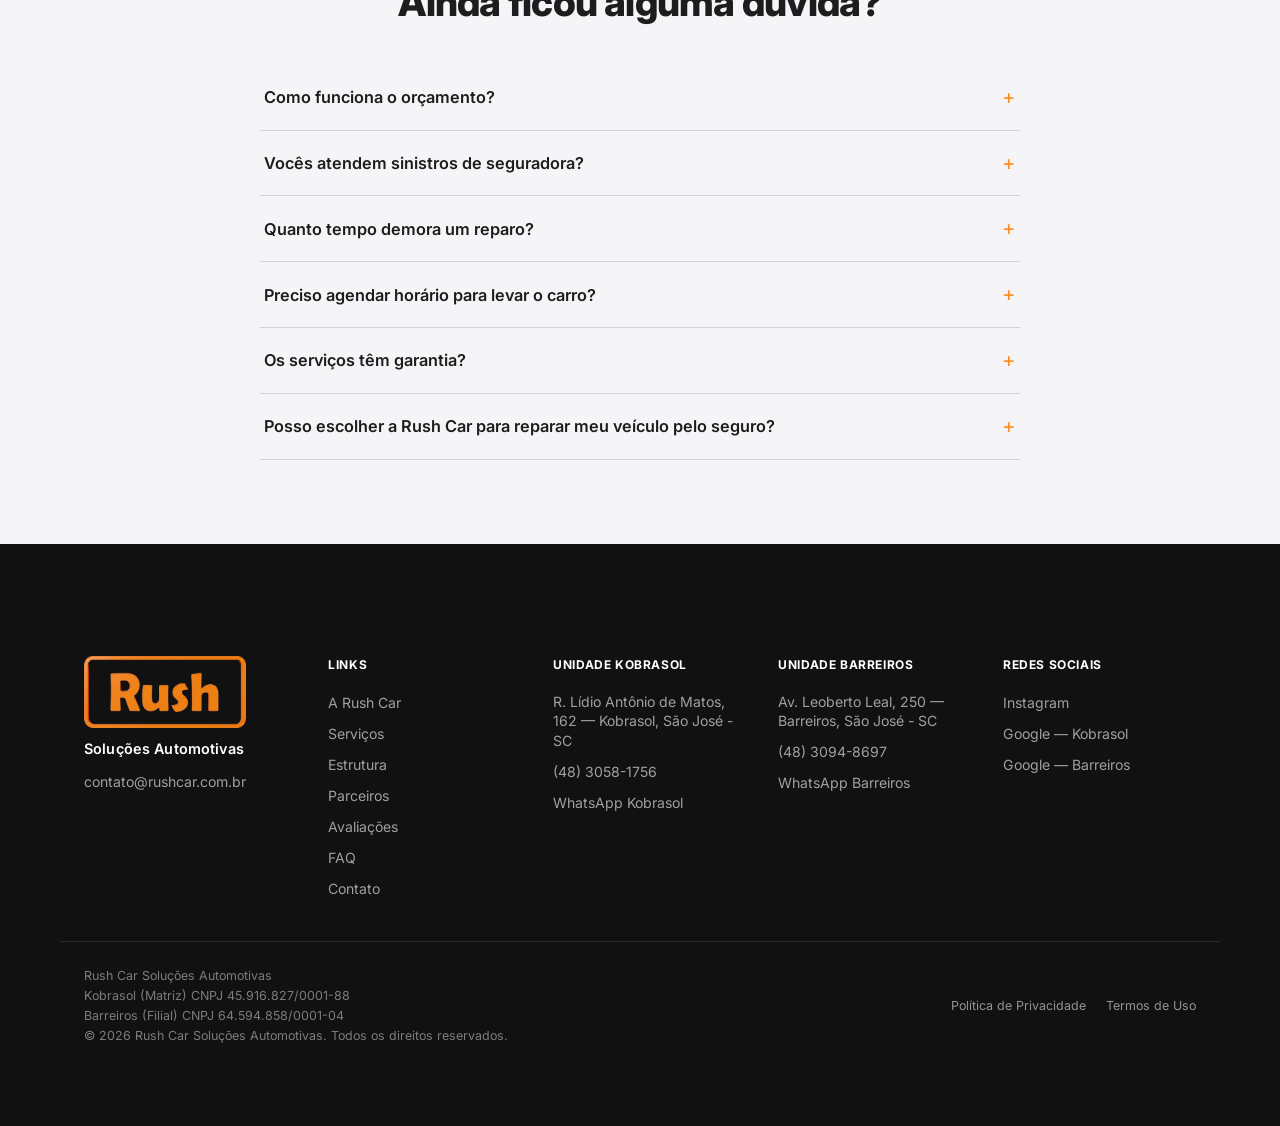
==== commit f9de10a0: "Grade de serviços da home: 2 colunas x 4 linhas, cards mais compactos Com 8 serviços a grade de 3 co" ====
--- a/index.html
+++ b/index.html
@@ -237,7 +237,7 @@
       <p class="eyebrow center">O que fazemos</p>
       <h2 class="center services-headline">Tudo o que seu carro precisa em um só lugar.</h2>
 
-      <div class="cards-grid">
+      <div class="cards-grid cards-grid-2">
         <article class="card">
           <h3>Funilaria</h3>
           <p>Reparo e recuperação da carroceria, preservando o acabamento e as características do veículo.</p>
--- a/assets/css/style.css
+++ b/assets/css/style.css
@@ -406,6 +406,12 @@
   gap: 20px;
   margin-top: 40px;
 }
+.cards-grid-2 {
+  grid-template-columns: repeat(2, 1fr);
+  max-width: 800px;
+  margin-left: auto;
+  margin-right: auto;
+}
 .card {
   background: var(--white);
   border-radius: var(--radius);
@@ -413,6 +419,7 @@
   border: 1px solid var(--gray-300);
   transition: transform 0.25s var(--ease), box-shadow 0.25s var(--ease);
 }
+.cards-grid-2 .card { padding: 26px 28px; }
 .card:hover {
   transform: translateY(-4px);
   box-shadow: 0 20px 40px rgba(0, 0, 0, 0.08);
